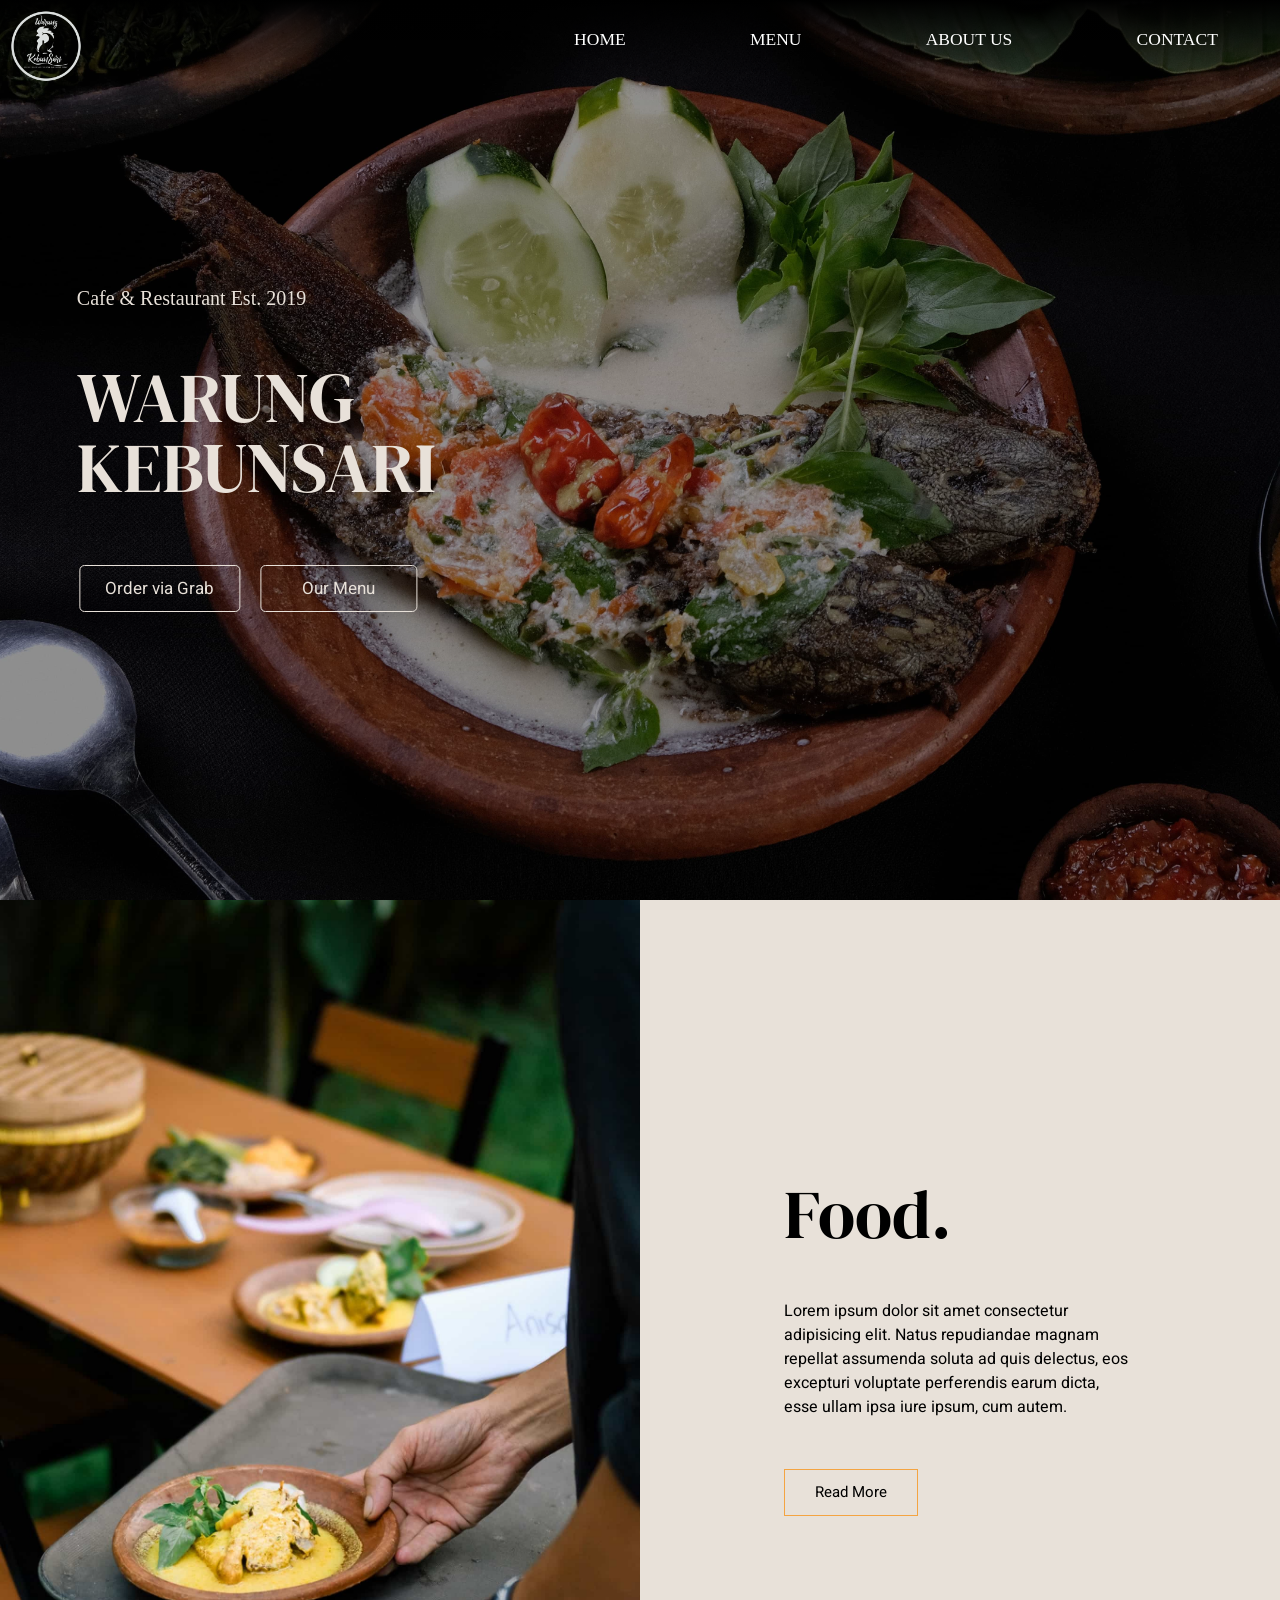
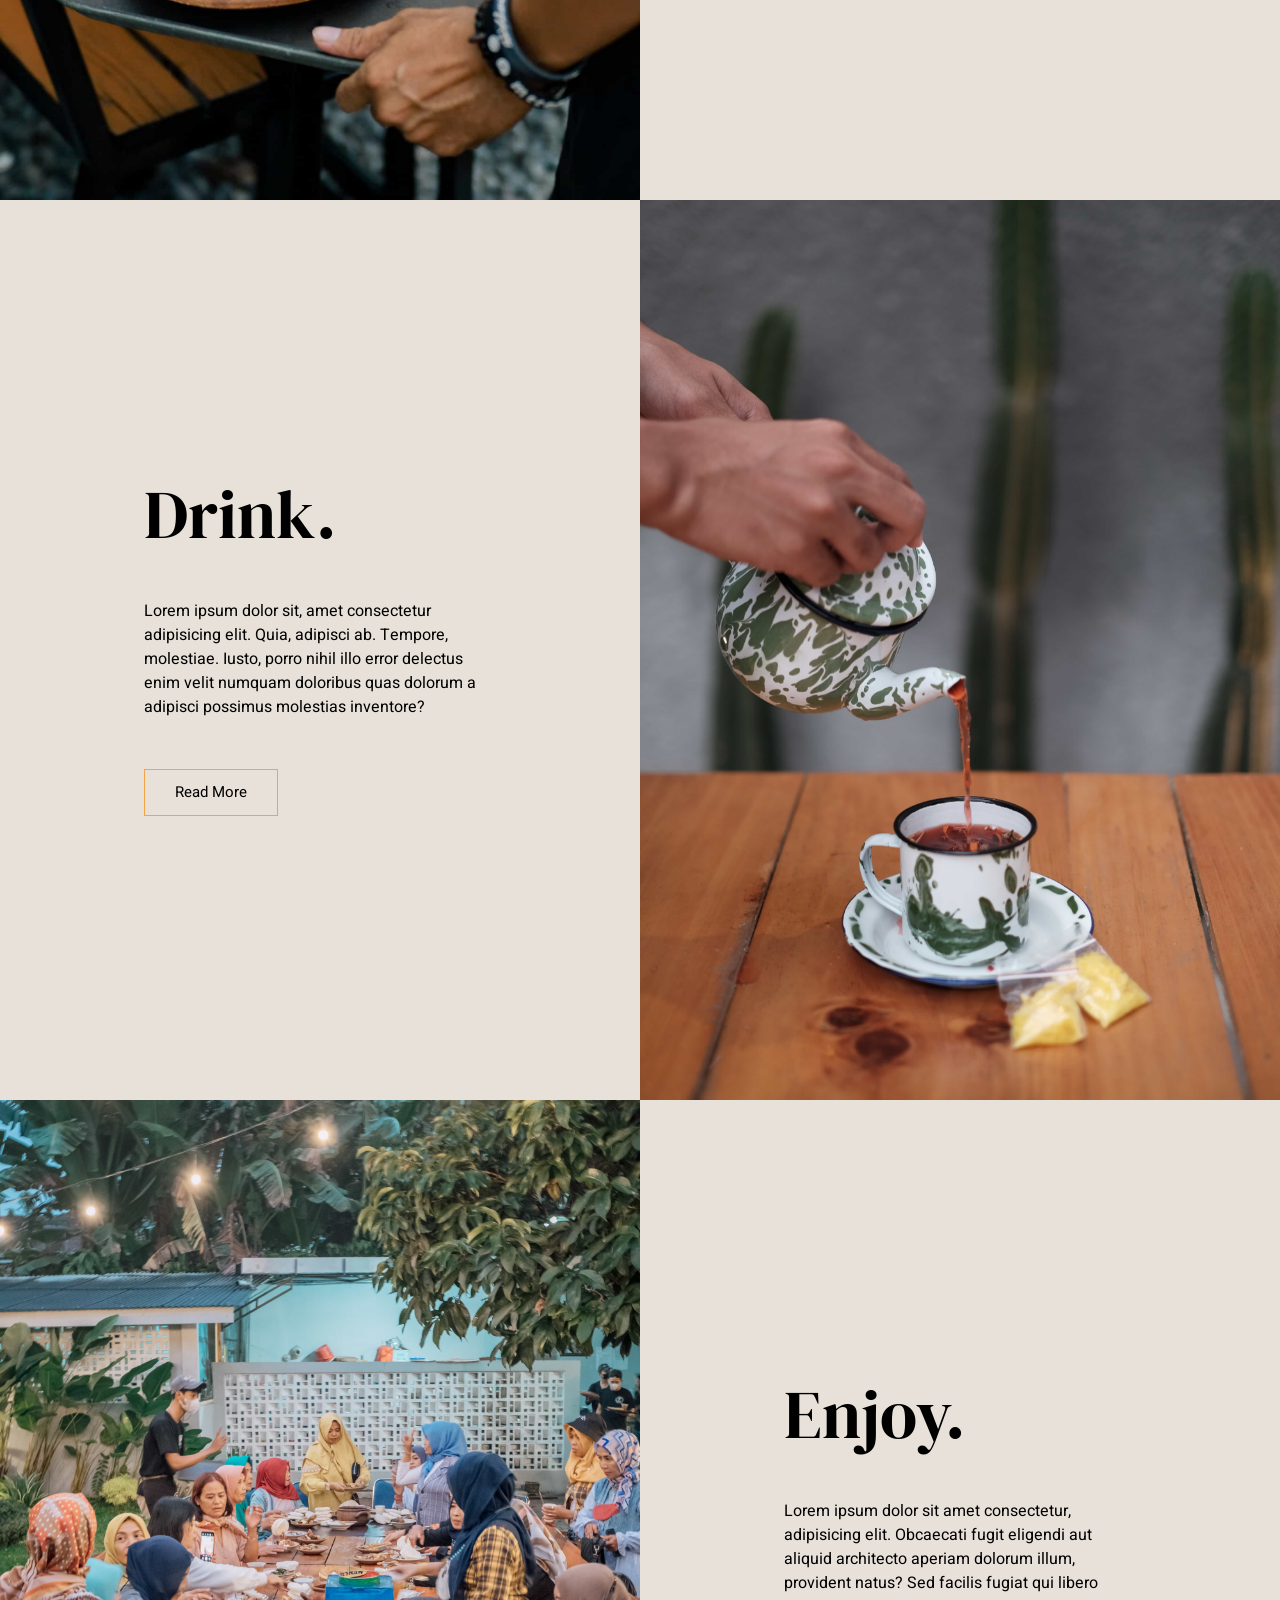
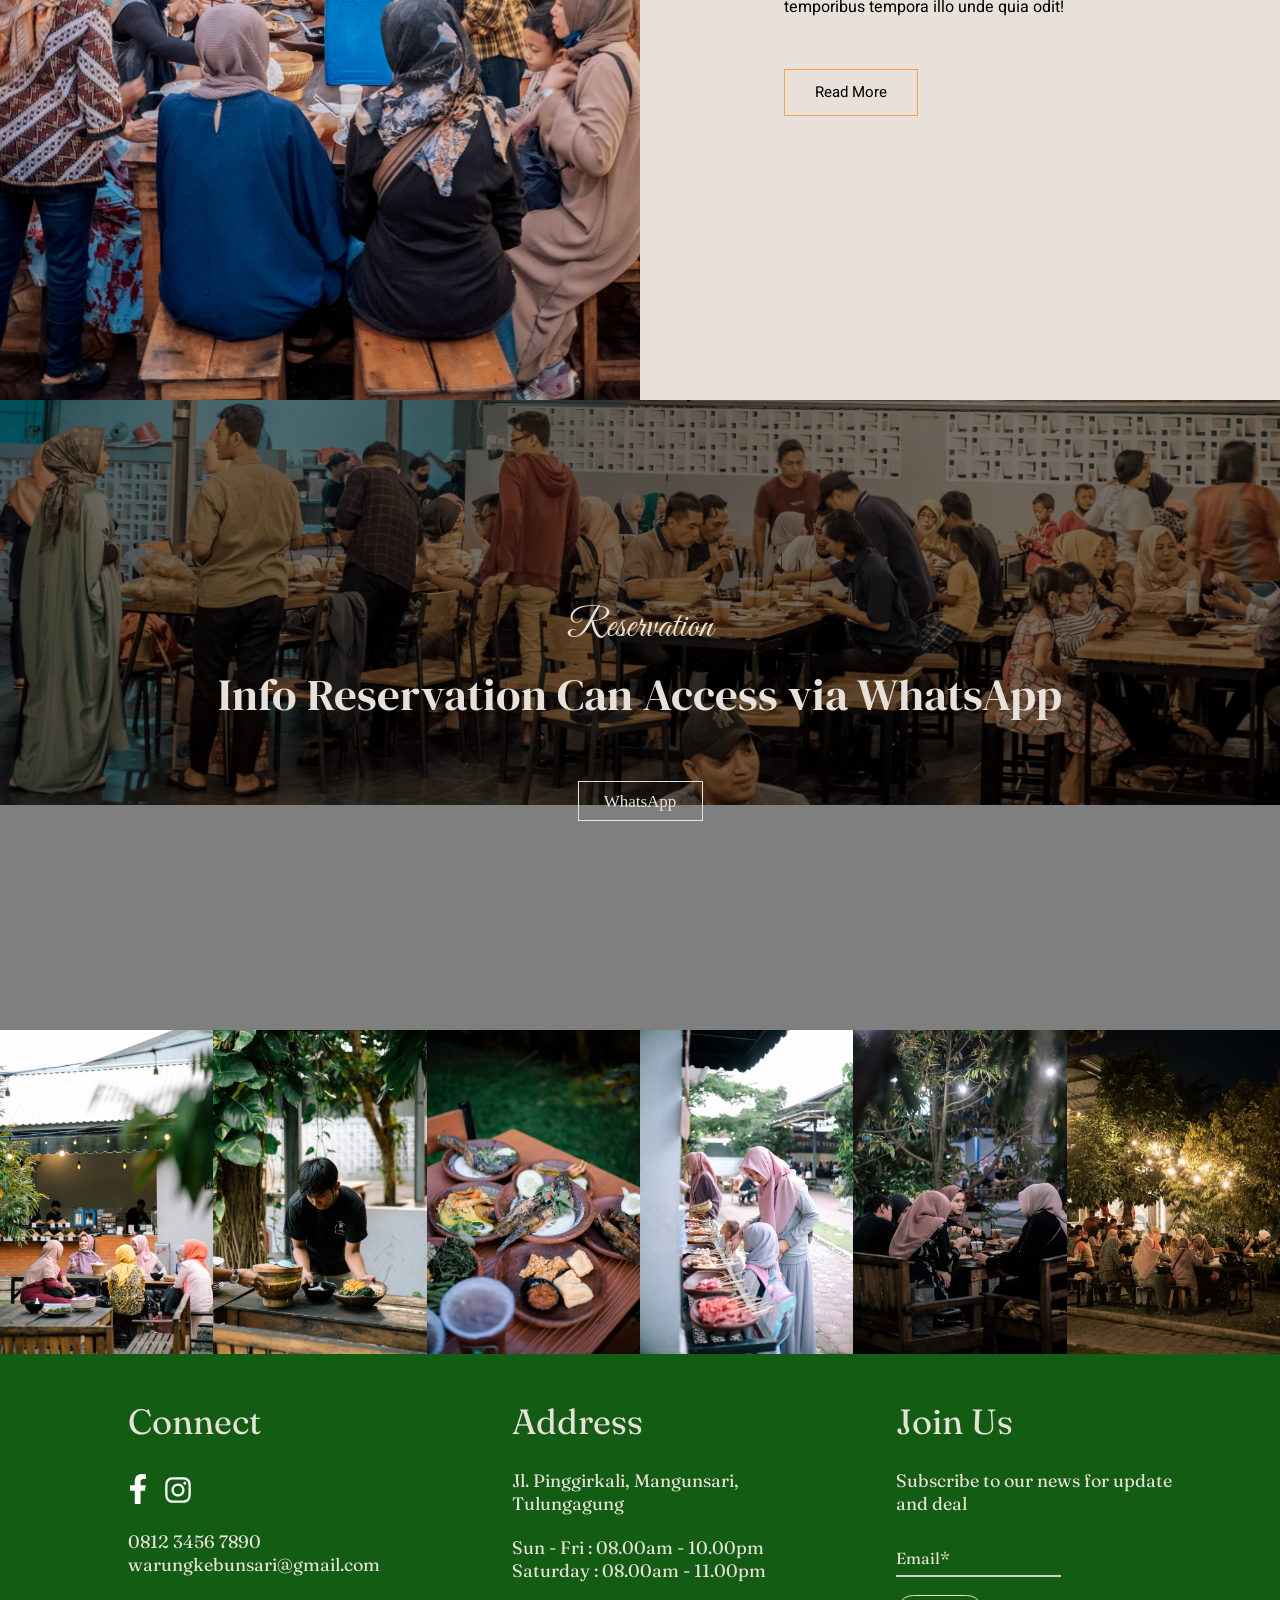
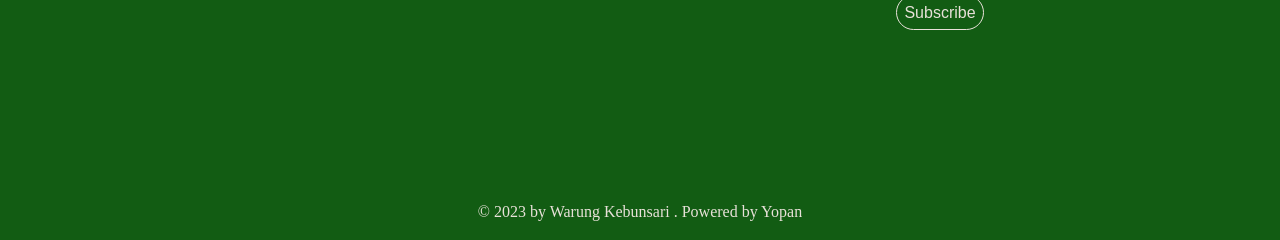
==== index.html @ 0ef92487 "update all file in this folder" ====
<!DOCTYPE html>
<html lang="en">
<head>
    <meta charset="UTF-8">
    <meta name="viewport" content="width=device-width, initial-scale=1.0">
    <link rel="stylesheet" href="index.css">
    <link rel="preconnect" href="https://fonts.googleapis.com">
    <link rel="preconnect" href="https://fonts.gstatic.com" crossorigin>
    <link href="https://fonts.googleapis.com/css2?family=DM+Serif+Display&family=Ephesis&family=Fraunces:opsz,wght@9..144,300&family=Great+Vibes&family=Heebo:wght@300&family=Maven+Pro&family=Playfair+Display+SC:wght@700&display=swap" rel="stylesheet">
    <title>Kebunsari</title>
</head>
<body>
    <!-- navbar -->
    <nav>
        <div class="logo"></div>
        <ul>
            <li><a href="index.html">HOME</a></li>
            <li><a href="menu/manu.html">MENU</a></li>
            <li><a href="aboutus/about.html">ABOUT US</a></li>
            <li><p>CONTACT</p>
                <div class="dropdown">
                    <div><a href="https://www.facebook.com/warungkebunsari.ta/?locale=id_ID">FACEBOOK</a></div>
                    <div><a href="https://www.instagram.com/warungkebunsari/?utm_source=ig_web_button_share_sheet&igshid=OGQ5ZDc2ODk2ZA==">INSTAGRAM</a></div>
                    <div><a href="">WHATSAPP</a></div>
                </div>
            </li>
        </ul>
        <!-- humberger -->
        <div class="menu-toggle">
            <span></span>
            <span></span>
            <span></span>
        </div>
    </nav>
    <!-- hero -->
    <header>
        <div class="bgtext">
                <h3>Cafe & Restaurant Est. 2019</h3>
                <h1>WARUNG<br>KEBUNSARI</h1>
                <a href="https://grab.onelink.me/2695613898?pid=inappsharing&c=6-CZNWAUXBAJ4ZE2&is_retargeting=true&af_dp=grab%3A%2F%2Fopen%3FscreenType%3DGRABFOOD%26sourceID%3DA4pcqCZkS4%26merchantIDs%3D6-CZNWAUXBAJ4ZE2&af_force_deeplink=true&af_web_dp=https%3A%2F%2Fwww.grab.com%2Fdownload" class="bt1">Order via Grab</a>
                <a href="menu/manu.html" class="bt2">Our Menu</a>
        </div>
        <div class="bgimg"></div>
    </header>
    <!-- article -->
    <article>
        <div class="img eat"></div>
        <div class="text eat">
            <div class="miniContainer">
             <h1>Food.</h1>
             <p>Lorem ipsum dolor sit amet consectetur adipisicing elit. Natus repudiandae magnam repellat assumenda soluta ad quis delectus, eos excepturi voluptate perferendis earum dicta, esse ullam ipsa iure ipsum, cum autem.</p>
             <a href="aboutus/about.html#food">Read More</a>
            </div>
        </div>
        <div class="text drink">
           <div class="miniContainer">
             <h1>Drink.</h1>
             <p>Lorem ipsum dolor sit, amet consectetur adipisicing elit. Quia, adipisci ab. Tempore, molestiae. Iusto, porro nihil illo error delectus enim velit numquam doloribus quas dolorum a adipisci possimus molestias inventore?</p>
             <a href="aboutus/about.html#drink">Read More</a>
           </div>
        </div>
        <div class="img drink"></div>
        <div class="img enjoy"></div>
        <div class="text enjoy">
            <div class="miniContainer">
             <h1>Enjoy.</h1>
             <p>Lorem ipsum dolor sit amet consectetur, adipisicing elit. Obcaecati fugit eligendi aut aliquid architecto aperiam dolorum illum, provident natus? Sed facilis fugiat qui libero temporibus tempora illo unde quia odit!</p>
             <a href="aboutus/about.html#enjoy">Read More</a>
            </div>
        </div>
    </article>
    <!-- reservation -->
    <div class="reservation">
        <div class="bg"></div>
        <div class="container-reservation">
            <h3>Reservation</h3>
            <h1>Info Reservation Can Access via WhatsApp</h1>
            <a href="">WhatsApp</a>
        </div>
    </div>
    <!-- gallery -->
    <div class="gallery">
        <div><img src="img/gallery1.jpg" alt=""></div>
        <div><img src="img/gallery2.jpg" alt=""></div>
        <div><img src="img/gallery3.jpg" alt=""></div>
        <div><img src="img/gallery4.jpg" alt=""></div>
        <div><img src="img/gallery5.jpg" alt=""></div>
        <div><img src="img/gallery6.jpg" alt=""></div>
    </div>
    <!-- footer -->
    <footer>
        <div class="connect">
            <h3>Connect</h3>
            <a href="https://www.facebook.com/warungkebunsari.ta/?locale=id_ID"><svg class="facebook" height="100%" style="fill-rule:evenodd;clip-rule:evenodd;stroke-linejoin:round;stroke-miterlimit:2;" version="1.1" viewBox="0 0 512 512" width="100%" xml:space="preserve" xmlns="http://www.w3.org/2000/svg" xmlns:serif="http://www.serif.com/" xmlns:xlink="http://www.w3.org/1999/xlink"><path d="M374.244,285.825l14.105,-91.961l-88.233,0l0,-59.677c0,-25.159 12.325,-49.682 51.845,-49.682l40.116,0l0,-78.291c0,0 -36.407,-6.214 -71.213,-6.214c-72.67,0 -120.165,44.042 -120.165,123.775l0,70.089l-80.777,0l0,91.961l80.777,0l0,222.31c16.197,2.541 32.798,3.865 49.709,3.865c16.911,0 33.511,-1.324 49.708,-3.865l0,-222.31l74.128,0Z" style="fill-rule:nonzero;"/></svg></a>
            <a href="https://www.instagram.com/warungkebunsari/?utm_source=ig_web_button_share_sheet&igshid=OGQ5ZDc2ODk2ZA=="><svg class="instagram" height="100%" style="fill-rule:evenodd;clip-rule:evenodd;stroke-linejoin:round;stroke-miterlimit:2;" version="1.1" viewBox="0 0 600 600" width="100%" xml:space="preserve" xmlns="http://www.w3.org/2000/svg" xmlns:serif="http://www.serif.com/" xmlns:xlink="http://www.w3.org/1999/xlink"><g transform="matrix(1.01619,0,0,1.01619,44,43.8384)"><path d="M251.921,0.159C183.503,0.159 174.924,0.449 148.054,1.675C121.24,2.899 102.927,7.157 86.902,13.385C70.336,19.823 56.287,28.437 42.282,42.442C28.277,56.447 19.663,70.496 13.225,87.062C6.997,103.086 2.739,121.399 1.515,148.213C0.289,175.083 0,183.662 0,252.08C0,320.497 0.289,329.076 1.515,355.946C2.739,382.76 6.997,401.073 13.225,417.097C19.663,433.663 28.277,447.712 42.282,461.718C56.287,475.723 70.336,484.337 86.902,490.775C102.927,497.002 121.24,501.261 148.054,502.484C174.924,503.71 183.503,504 251.921,504C320.338,504 328.917,503.71 355.787,502.484C382.601,501.261 400.914,497.002 416.938,490.775C433.504,484.337 447.553,475.723 461.559,461.718C475.564,447.712 484.178,433.663 490.616,417.097C496.843,401.073 501.102,382.76 502.325,355.946C503.551,329.076 503.841,320.497 503.841,252.08C503.841,183.662 503.551,175.083 502.325,148.213C501.102,121.399 496.843,103.086 490.616,87.062C484.178,70.496 475.564,56.447 461.559,42.442C447.553,28.437 433.504,19.823 416.938,13.385C400.914,7.157 382.601,2.899 355.787,1.675C328.917,0.449 320.338,0.159 251.921,0.159ZM251.921,45.551C319.186,45.551 327.154,45.807 353.718,47.019C378.28,48.14 391.619,52.244 400.496,55.693C412.255,60.263 420.647,65.723 429.462,74.538C438.278,83.353 443.737,91.746 448.307,103.504C451.757,112.381 455.861,125.72 456.981,150.282C458.193,176.846 458.45,184.814 458.45,252.08C458.45,319.345 458.193,327.313 456.981,353.877C455.861,378.439 451.757,391.778 448.307,400.655C443.737,412.414 438.278,420.806 429.462,429.621C420.647,438.437 412.255,443.896 400.496,448.466C391.619,451.916 378.28,456.02 353.718,457.14C327.158,458.352 319.191,458.609 251.921,458.609C184.65,458.609 176.684,458.352 150.123,457.14C125.561,456.02 112.222,451.916 103.345,448.466C91.586,443.896 83.194,438.437 74.378,429.621C65.563,420.806 60.103,412.414 55.534,400.655C52.084,391.778 47.98,378.439 46.859,353.877C45.647,327.313 45.391,319.345 45.391,252.08C45.391,184.814 45.647,176.846 46.859,150.282C47.98,125.72 52.084,112.381 55.534,103.504C60.103,91.746 65.563,83.353 74.378,74.538C83.194,65.723 91.586,60.263 103.345,55.693C112.222,52.244 125.561,48.14 150.123,47.019C176.687,45.807 184.655,45.551 251.921,45.551Z" style="fill-rule:nonzero;"/><path d="M251.921,336.053C205.543,336.053 167.947,298.457 167.947,252.08C167.947,205.702 205.543,168.106 251.921,168.106C298.298,168.106 335.894,205.702 335.894,252.08C335.894,298.457 298.298,336.053 251.921,336.053ZM251.921,122.715C180.474,122.715 122.556,180.633 122.556,252.08C122.556,323.526 180.474,381.444 251.921,381.444C323.367,381.444 381.285,323.526 381.285,252.08C381.285,180.633 323.367,122.715 251.921,122.715Z" style="fill:rgb(3,4,4);fill-rule:nonzero;"/><path d="M416.627,117.604C416.627,134.3 403.092,147.834 386.396,147.834C369.701,147.834 356.166,134.3 356.166,117.604C356.166,100.908 369.701,87.374 386.396,87.374C403.092,87.374 416.627,100.908 416.627,117.604Z" style="fill:rgb(3,4,4);fill-rule:nonzero;"/></g></svg></a>
            <p>0812 3456 7890</p>
            <p>warungkebunsari@gmail.com</p>
        </div>
        <div class="address">
            <h3>Address</h3>
            <p><a href="https://maps.app.goo.gl/V4VJpkMP3m3PQCcs8">Jl. Pinggirkali, Mangunsari,<br>Tulungagung</a></p>
            <p>Sun - Fri : 08.00am - 10.00pm <br> Saturday : 08.00am - 11.00pm</p>
        </div>
        <div class="form">
            <h3>Join Us</h3>
            <p>Subscribe to our news for update and deal</p>
            <form action="">
                <div class="input-field">
                    <input type="text" id="name" required  onclick="show_alert();"/>
                    <label for="name">Email*</label>
                  </div>
                  <input type="submit" value="Subscribe">
            </form>
        </div>
    </footer>
    <h4 class="copyright">© 2023 by Warung Kebunsari . Powered by <a href="https://www.instagram.com/yopan_8/?utm_source=ig_web_button_share_sheet&igshid=OGQ5ZDc2ODk2ZA==">Yopan</a></h4>


    <!-- first open page - can use display a promo when user open this page
    <div class="firstOpen">
        <div class="firstOpen-text"><h1>We Are Open<br>08.00am - 10.00pm</h1></div>
    </div> -->

     <!-- alert -->
     <div class="alert">
        <h1>Coming Soon :)</h1>
     </div>

    <script src="index.js"></script>

</body>
</html>
---- index.css ----
/* http://meyerweb.com/eric/tools/css/reset/ 
   v2.0 | 20110126
   License: none (public domain)
*/

html, body, div, span, applet, object, iframe,
h1, h2, h3, h4, h5, h6, p, blockquote, pre,
a, abbr, acronym, address, big, cite, code,
del, dfn, em, img, ins, kbd, q, s, samp,
small, strike, strong, sub, sup, tt, var,
b, u, i, center,
dl, dt, dd, ol, ul, li,
fieldset, form, label, legend,
table, caption, tbody, tfoot, thead, tr, th, td,
article, aside, canvas, details, embed, 
figure, figcaption, footer, header, hgroup, 
menu, nav, output, ruby, section, summary,
time, mark, audio, video {
	margin: 0;
	padding: 0;
	border: 0;
	font-size: 100%;
	font: inherit;
	vertical-align: baseline;
}
/* HTML5 display-role reset for older browsers */
article, aside, details, figcaption, figure, 
footer, header, hgroup, menu, nav, section {
	display: block;
}
body {
	line-height: 1;
}
ol, ul {
	list-style: none;
}
blockquote, q {
	quotes: none;
}
blockquote:before, blockquote:after,
q:before, q:after {
	content: '';
	content: none;
}
table {
	border-collapse: collapse;
	border-spacing: 0;
}

/* start here */
/* color{
	color: #125C13;
	color: #3E7C17;
	color: #F4A442;
	color: #E8E1D9;
	color: #FADCAC;
} */
/* font */
/* fontjudul = font-family: 'DM Serif Display', serif; */
/* fontparagrap = font-family: 'DM Serif Display', serif; */


/* css variable */
:root{
	--color1: #125C13;
	--color2: #F4A442;
	--color3: #E8E1D9;
}

html{
	width: 100vw;
	overflow-x: hidden;
}
body{
	overflow-x: hidden;
}

/* navbar */
nav{
	z-index: 999999;
	position: absolute;
	background: linear-gradient(180deg, rgba(0,0,0,1) 0%, rgba(255,255,255,0) 100%);
	width: 100%;
	height: 80px;
	display: flex;
	flex-direction: row;
	justify-content: space-between;
}
nav .logo{
	height: 72px;
    width: 72px;
    background-image: url("img/logo.png");
	background-size: cover;
	background-position: center;
	background-repeat: no-repeat;
	/* align-self: center; */
	margin: 10px 0 0 10px;
	-webkit-filter: invert(100%);
	filter: invert(100%);
}
nav ul{
	width: 60%;
	display: flex;
	flex-direction: row;
	align-items: center;
	justify-content: space-around;
	font-size: 17.5px;
	z-index: 999;
}
nav ul li a , nav ul li p{
	text-decoration: none;
	color: rgb(255, 255, 255);
	cursor: pointer;
}
nav ul li a:hover , nav ul li p:hover{
	color: var(--color3);
	text-shadow: 2px 2px 5px #000000;
}
/* dropdown-contack */
nav ul li .dropdown{
	position: absolute;
	height: 120px;
	display: flex;
	flex-direction: column;
	justify-content: space-between;
	z-index: 999999;
	transform: translateY(-100vh);
	transition: all .4s;
	opacity: 0;
}
nav ul li div.dropdown.show{
	transform: translateY(0);
	opacity: 1;
}
nav ul li div.dropdown div a {
	position: absolute;
	font-size: 15px;
	background: transparent;
	padding: 10px 15px;
	transform: translate(-15px , 22px);
	color: rgb(255, 255, 255);
	transition: .5s ease;
}
nav ul li div.dropdown div a::before {
	content: '';
	position: absolute;
	left: 0;
	bottom: 0;
	height: 2px;
	width: 0;
	background-color: var(--color1);
	transition: .5s ease;
}
nav ul li div.dropdown div a:hover {
	transition-delay: .5s;
}
nav ul li div.dropdown div a:hover::before {
	width: 100%;
}
nav ul li div.dropdown div a::after {
	content: '';
	position: absolute;
	left: 0;
	bottom: 0;
	height: 0;
	width: 100%;
	background-color: var(--color1);
	transition: .4s ease;
	z-index: -1;
}
nav ul li div.dropdown div a:hover::after {
	height: 100%;
	transition-delay: 0.4s;
}
/* humberger */
.menu-toggle{
	align-self: center;
	height: 20px;
	display: none;
	flex-direction: column;
	justify-content: space-between;
	transform: translateX(-10px);
	z-index: 99999999999999;
}
.menu-toggle span{
	display: block;
	width: 28px;
	height: 3px;
	background-color: var(--color3);
	transition: all 0.5s;
}
/* animation */
.menu-toggle.slide{
	/* position: fixed; */
	right: 0px;
}
.menu-toggle span.slide:first-child{
	transform-origin: 0 0;
	transform: rotate(45deg) translate(-1px , -2px);
}
.menu-toggle span.slide:nth-child(2){
	transform: scale(0);
}
.menu-toggle span.slide:last-child{
	transform-origin: 0 0;
	transform: rotate(-45deg) translate(-2px , -1px);
}
/* hero */
header{
	width: 100%;
	height: 100vh;
	color: var(--color3);
	overflow: hidden;
}
header .bgtext{
	width: 100%;
	height: 100vh;
	background-color: rgba(0, 0, 0, 0.4);
	z-index: 99;
	position: absolute;
	overflow: hidden;
}
header .bgtext h3{
	font-size: 20px;
	transform: translate(6vw,32vh);
}
header .bgtext h1{
	font-size: 70px;
	transform: translate(6vw,38vh);
	font-family: 'DM Serif Display', serif;
}
.bgtext a {
	padding: 0.8em 1.7em;
	background-color: transparent;
	border-radius: .3em;
	position: absolute;
	overflow: hidden;
	font-size: 17px;
	border: 1.4px solid var(--color3);
	font-family: 'Heebo', sans-serif;
	color: var(--color3);
	text-decoration: none;
	transition: all 1.2s;
}
header .bgtext a.bt1{
	transform: translate(6.2vw,45vh);
	padding: 14px 25px;
}
header .bgtext a.bt2{
	transform: translate(calc(8vw + 158px),45vh);
	padding: 14px 41px;
}
.bgtext a::before, .bgtext a::after {
	content: '';
	display: block;
	width: 10px;
	height: 10px;
	transform: translate(-50%, -50%);
	position: absolute;
	border-radius: 50%;
	z-index: -1;
	background-color: var(--color1);
	transition: 1s ease-in-out;
}
.bgtext a::before {
	top: -1em;
	left: -1em;
}
.bgtext a::after {
	left: calc(100% + 1em);
	top: calc(100% + 1em);
}
.bgtext a:hover::before, .bgtext a:hover::after {
	height: 410px;
	width: 410px;
}
.bgtext a:hover{
	border: 1.4px solid var(--color1);
}
.bgtext a:active {
	filter: brightness(.8);
}
header .bgimg{
	width: 100%;
	height: 100vh;
	background-image: url("img/home-header-bg.jpg");
	background-size: cover;
	background-position: center;
	background-repeat: no-repeat;
	position: absolute;
	z-index: -9;
}
/* about */
article{
	position: relative;
	display: flex;
	flex-direction: row;
	flex-wrap: wrap;
	z-index: 99;
	width: 100%;
}
article .img{
	width: 50%;
	height: 100vh;
	background-size: cover;
	background-position: center bottom;
	background-repeat: no-repeat;
}
article .text{
	width: 50%;
	height: 100vh;
	background-color:  var(--color3);
	display: flex;
	justify-content: center;
}
article .text .miniContainer{
	width: 55%;
	margin: auto;
}
article .text a {
	padding: 15px 30px;
	margin-top: 50px;
	display: inline-block;
	font-size: 15px;
	font-family: 'Heebo', sans-serif;
	text-decoration: none;
	color: inherit;
	transition: all .5s;
	position: relative;
	overflow: hidden;
	border: 1.5px solid var(--color2);
}
article .text a:hover {
	color: #ffffff;
	transform: scale(1.02);
	border: 1.5px solid var(--color1);
	box-shadow: rgb(38, 57, 77) 0px 20px 30px -10px;
}
article .text a::before {
	content: "";
	position: absolute;
	left: -50px;
	top: 0;
	width: 0;
	height: 100%;
	background-color: var(--color1);
	transform: skewX(45deg);
	z-index: -1;
	transition: width .8s;
}
article .text a:hover::before {
	width: 250%;
}
article .text h1{
	font-size: 68px;
	font-family: 'DM Serif Display', serif;
	margin-bottom: 50px;
}
article .text p{
	font-size: 16px;
	line-height: 1.5;
	/* font-family: 'Maven Pro', sans-serif; */
	font-family: 'Heebo', sans-serif;
}
article .img.eat{
	background-image: url('img/home-food.jpg');
}
article .img.drink{
	background-image: url("img/home-drink.jpg");
	transform: rotateY(180deg);
}
article .img.enjoy{
	background-image: url("img/home-enjoy.jpg");
}
/* about */
.reservation{
	width: 100%;
	height: 70vh;
	position: relative;
	display: flex;
}
.reservation .container-reservation{
	position: absolute;
	width: 100%;
	height: 70vh;
	display: flex;
	flex-direction: column;
	justify-content: center;
	align-items: center;
	flex-wrap: wrap;
	text-align: center;
	color: var(--color3);
	background-color: rgba(0, 0, 0, 0.5);
}
.reservation .container-reservation h3{
	font-size: 38px;
	font-family: 'Great Vibes', cursive;
}
.reservation .container-reservation h1{
	font-size: 45px;
	margin-top: 2%;
	font-family: 'DM Serif Display', serif;
}
.reservation .container-reservation a{
	margin-top: 5%;
	text-decoration: none;
	color: var(--color3);
	display: inline-block;
	width: 125px;
	height: 40px;
	text-align: center;
	line-height: 40px;
	border: 1.7px solid var(--color3);
	box-sizing: border-box;
	font-size: 17px;
	background-image: linear-gradient(var(--color1), var(--color1));
	background-position: 50% 50%;
	background-repeat: no-repeat;
	background-size: 0% 100%;
	transition: background-size .5s, color .5s, border 1s;
}
.reservation .container-reservation a:hover{
	border: 1.7px solid var(--color1);
	background-size: 100% 100%;
}
.reservation .bg{
	position: relative;
	top: 0px;
	width: 100%;
	height: 95vh;
	background-image: url('img/home-reservation.jpg');
	background-size: cover;
	background-position: center;
	background-repeat: no-repeat;
	transform: translateY(-50vh);
	z-index: -5;
}
/* gallery */
.gallery{
	width: 100%;
	display: flex;
	flex-wrap: wrap;
	justify-content: space-evenly;
	background-color: var(--color1);
	overflow: hidden;
}
.gallery div{
	width: 16.666666%;
	overflow: hidden;
}
.gallery div img{
	width: 100%;
	transition: 0.3s all ease-in-out;
	transform: scale(1.02);
}
.gallery div img:hover{
	transform: scale(1.1);
}
/* footer */
footer{
	width: 100%;
	min-height: 50vh;
	background-color: var(--color1);
	display: flex;
	flex-wrap: wrap;
	flex-direction: row;
	justify-content: end;
	color: var(--color3);
	font-family: 'Fraunces', serif;
	overflow: hidden;
}
footer .connect , footer .address , footer .form{
	width: 30vw;
	display: flex;
	flex-direction: column;
	align-items: start;
}
footer div h3{
	font-size: 35px;
	transform: translateY(50px);
}
footer .connect svg{
	width: 30px;
	height: 30px;
	-webkit-filter: invert(100%);
	filter: invert(100%);
	transform: translate(-5px,85px);
	transition: .4s all;
}
footer .connect svg.instagram{
	transform: translate(35px,54px);
}
footer .connect svg:hover{
	-webkit-filter: invert(0);
	filter: invert(0);
}
footer .connect p{
	transform: translateY(80px);
	margin-bottom: 5px;
	font-size: 18px;
}
footer .address p{
	transform: translateY(80px);
	margin-bottom: 20px;
	line-height: 1.3;
	font-size: 18px;
}
footer .address p a{
	color: inherit;
	text-decoration: none;
}
footer .address a:hover{
	text-decoration: underline;
}
footer .form p{
	transform: translateY(80px);
	width: 75%;
	font-size: 18px;
	line-height: 1.3;
}
footer .form form{
	transform: translateY(100px);
}
footer .input-field {
  position: relative;
  width: 220px;
  height: 44px;
  line-height: 44px;
}
footer label {
  position: absolute;
  top: 0;
  left: 0;
  width: 100%;
  color: var(--color3);
  transition: 0.3s all;
  cursor: text;
}
footer input {
  width: 75%;
  border: 0;
  outline: 0;
  padding: 0.5rem 0;
  border-bottom: 2px solid #d3d3d3;
  box-shadow: none;
  color: var(--color3);
  background-color: rgba(255, 255, 255, 0);
  transition: 0.3s all;
}
footer input:invalid {
  outline: 0;
}
footer input:focus,
footer input:valid {
  border-color: var(--color2);
  width: 100%;
}
footer input:focus~label,
footer input:valid~label {
  font-size: 14px;
  top: -24px;
  color: var(--color2);
}
footer input[type=submit]{
	position: relative;
	color: var(--color3);
	background-color: rgba(255, 255, 255, 0);
	width: 40%;
	height: 35px;
	border-radius: 35px;
	border: 1px solid var(--color3);
	transition: all 0.4s;
	font-size: 16px;
	margin-top: 15px;
}
footer input[type=submit]:hover{
	color: black;
	border: 1px solid var(--color2);
	background-color: var(--color2);
	transition: all 0.5s;
}
h4.copyright{
	width: 100%;
	padding-bottom: 20px;
	text-align: center;
	background-color: var(--color1);
	color: var(--color3);
}
h4.copyright a{
	color: inherit;
	text-decoration: none;
}

/* first open page - can use display a promo when user open this page
.firstOpen{
	position: fixed;
	width: 90%;
	height: 90vh;
	top: 5vh;
	left: 5%;
	z-index: 9999999999999999999999999;
	background-image: url('img/first-open-page.jpg');
	background-repeat: no-repeat;
	background-size: cover;
	background-position: center;
}
.firstOpen .firstOpen-text{
	width: 100%;
	height: 100%;
	background-color: rgba(0, 0, 0, 0.5);
	display: flex;
	justify-content: center;
	align-items: center;
}
.firstOpen .firstOpen-text h1{
	font-size: 60px;
	font-family: 'Fraunces', serif;
	line-height: 1.5;
	text-align: center;
	color: #ffffff;
}
.firstOpen.delete{
	display: none;
} */


/* breakpoint */
@media (max-width: 861px){
	.gallery div{
		width: 33.333%;
	}
	footer{
		justify-content: space-evenly;
	}
}
@media (max-width: 767.98px){
	/* navbar */
	nav ul{
		width: 70%;
	}
	/* footer */
	footer{
		flex-wrap: wrap;
		flex-direction: column;
		align-items: end;
	}
	footer .connect , footer .address , footer .form{
		width: 90vw;
		min-height: 30vh;
	}
	footer div h3{
		font-size: 35px;
		transform: translateY(20px);
		width: 100%;
	}
	footer .connect svg{
		width: 30px;
		height: 30px;
		transform: translate(-3px,45px);
	}
	footer .connect svg.instagram{
		transform: translate(45px,14px);
	}
	footer .connect p{
		transform: translateY(30px);
		margin-bottom: 8px;
	}
	footer .connect p a{
		font-size: 16px;
	}
	footer .address p{
		transform: translateY(50px);
		font-size: 16px;
	}
	footer .form p{
		transform: translateY(50px);
		font-size: 16px;
	}
	footer .form form{
		transform: translateY(60px);
	}
}
@media (max-width: 575.98px){
	html{
		width: 100vw;
		overflow-x: hidden;
	}
	/* navbar */
	nav ul{
		position: absolute;
		top: 0;
		right: 0;
		width: 100%;
		height: 100vh;
		background-color: var(--color1);
		flex-direction: column;
		justify-content: space-evenly;
		z-index: -99;
		transform: translateY(-100%);
		transition: all .6s;
		opacity: .1;
		box-shadow: rgb(38, 57, 77) 0px 20px 30px -10px;
	}
	nav ul.slide{
		transform: translateY(0%);
		opacity: 1;
	}
	.menu-toggle{
		display: flex;
	}
	/* dropdown-contack */
	nav ul li .dropdown{
		position: absolute;
		top: 0;
		left: 0;
		width: 99%;
		height: 100vh;
		transform: translateY(-100%);
		justify-content: space-evenly;
		text-align: center;
		background-color: var(--color1);
	}
	nav ul li div.dropdown div a {
		position: relative;
	}
	nav ul li div.dropdown div a::before{
		background-color: var(--color2);
	}
	/* header */
	header .bgtext h3{
		font-size: 16px;
		transform: translate(45px,180px);
	}
	header .bgtext h1{
		font-size: 55px;
		transform: translate(45px,220px);
	}
	header .bgtext a{
		font-size: 14px;
	}
	header .bgtext a.bt1{
		transform: translate(45px,265px);
		padding: 12px 20px;
	}
	header .bgtext a.bt2{
		transform: translate(200px,265px);
		padding: 12px 33px;
	}
	/* article */
	article .img{
		width: 100%;
	}
	article .text{
		width: 100%;
	}
	article .img.drink{
		transform: translateY(-100vh);
	}
	article .text.drink{
		transform: translateY(100vh);
	}
	/* reservation */
	.reservation .container-reservation h3{
		font-size: 32px;
	}
	.reservation .container-reservation h1{
		font-size: 38px;
		margin-top: 5%;
		width: 80%;
	}
	.reservation .container-reservation a{
		margin-top: 11%;
		width: 115px;
		height: 35px;
		line-height: 35px;
		font-size: 16px;
	}
	.reservation .bg{
		transform: translateY(-70vh);
	}
	/* gallery */
	.gallery div{
		width: 50%;
	}
	
	/* first open page - can use display a promo when user open this page
	.firstOpen{
		background-image: url('img/first-open-page-mobile.jpg');
	}
	.firstOpen .firstOpen-text h1{
		font-size: 45px;
	} */
}


/* alert */
.alert{
	position: fixed;
	display: none;
}
.alert.click{
	transform: scale(1);
	position: fixed;
	top: 5vh;
	left: 5%;
	width: 90%;
	height: 90vh;
	background-color: rgba(0, 0, 0, .99);
	color: var(--color3);
	font-size: 90px;
	text-align: center;
	display: flex;
	justify-content: center;
	align-items: center;
	z-index: 999999999;
}
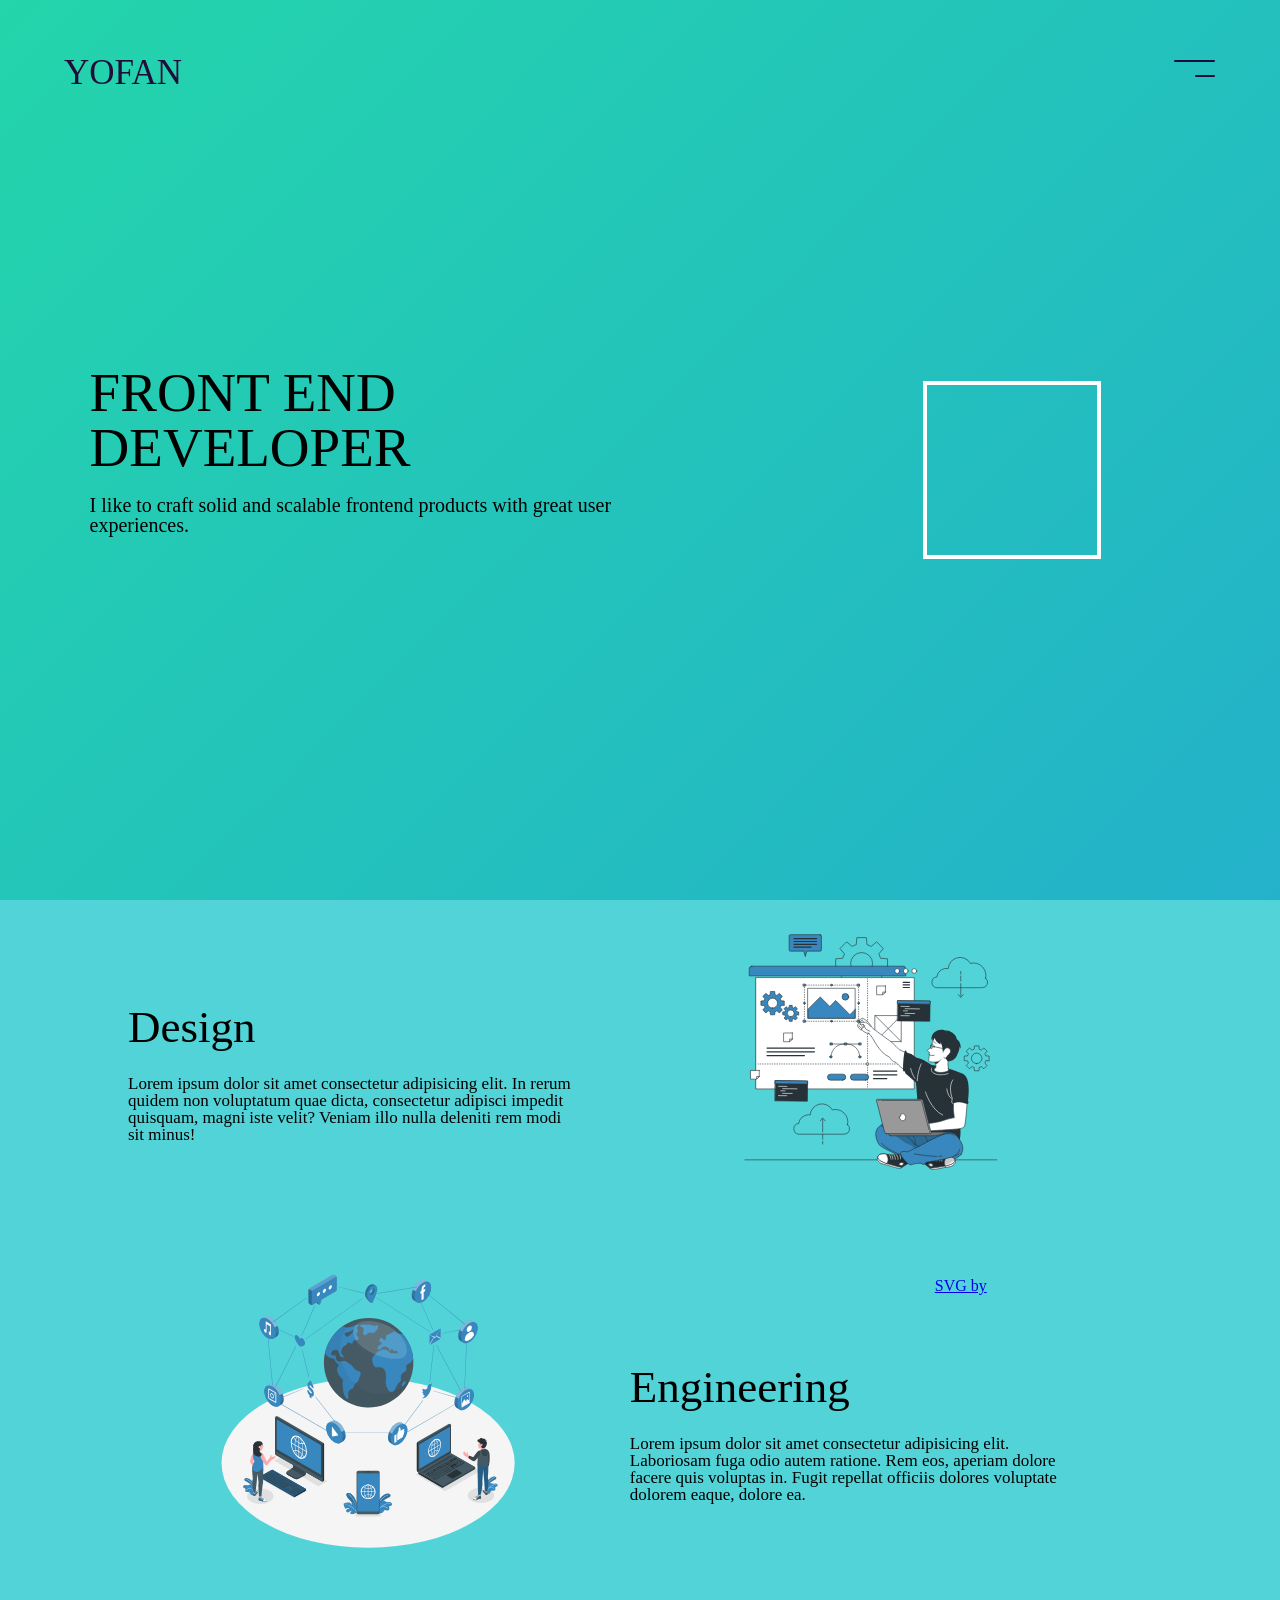
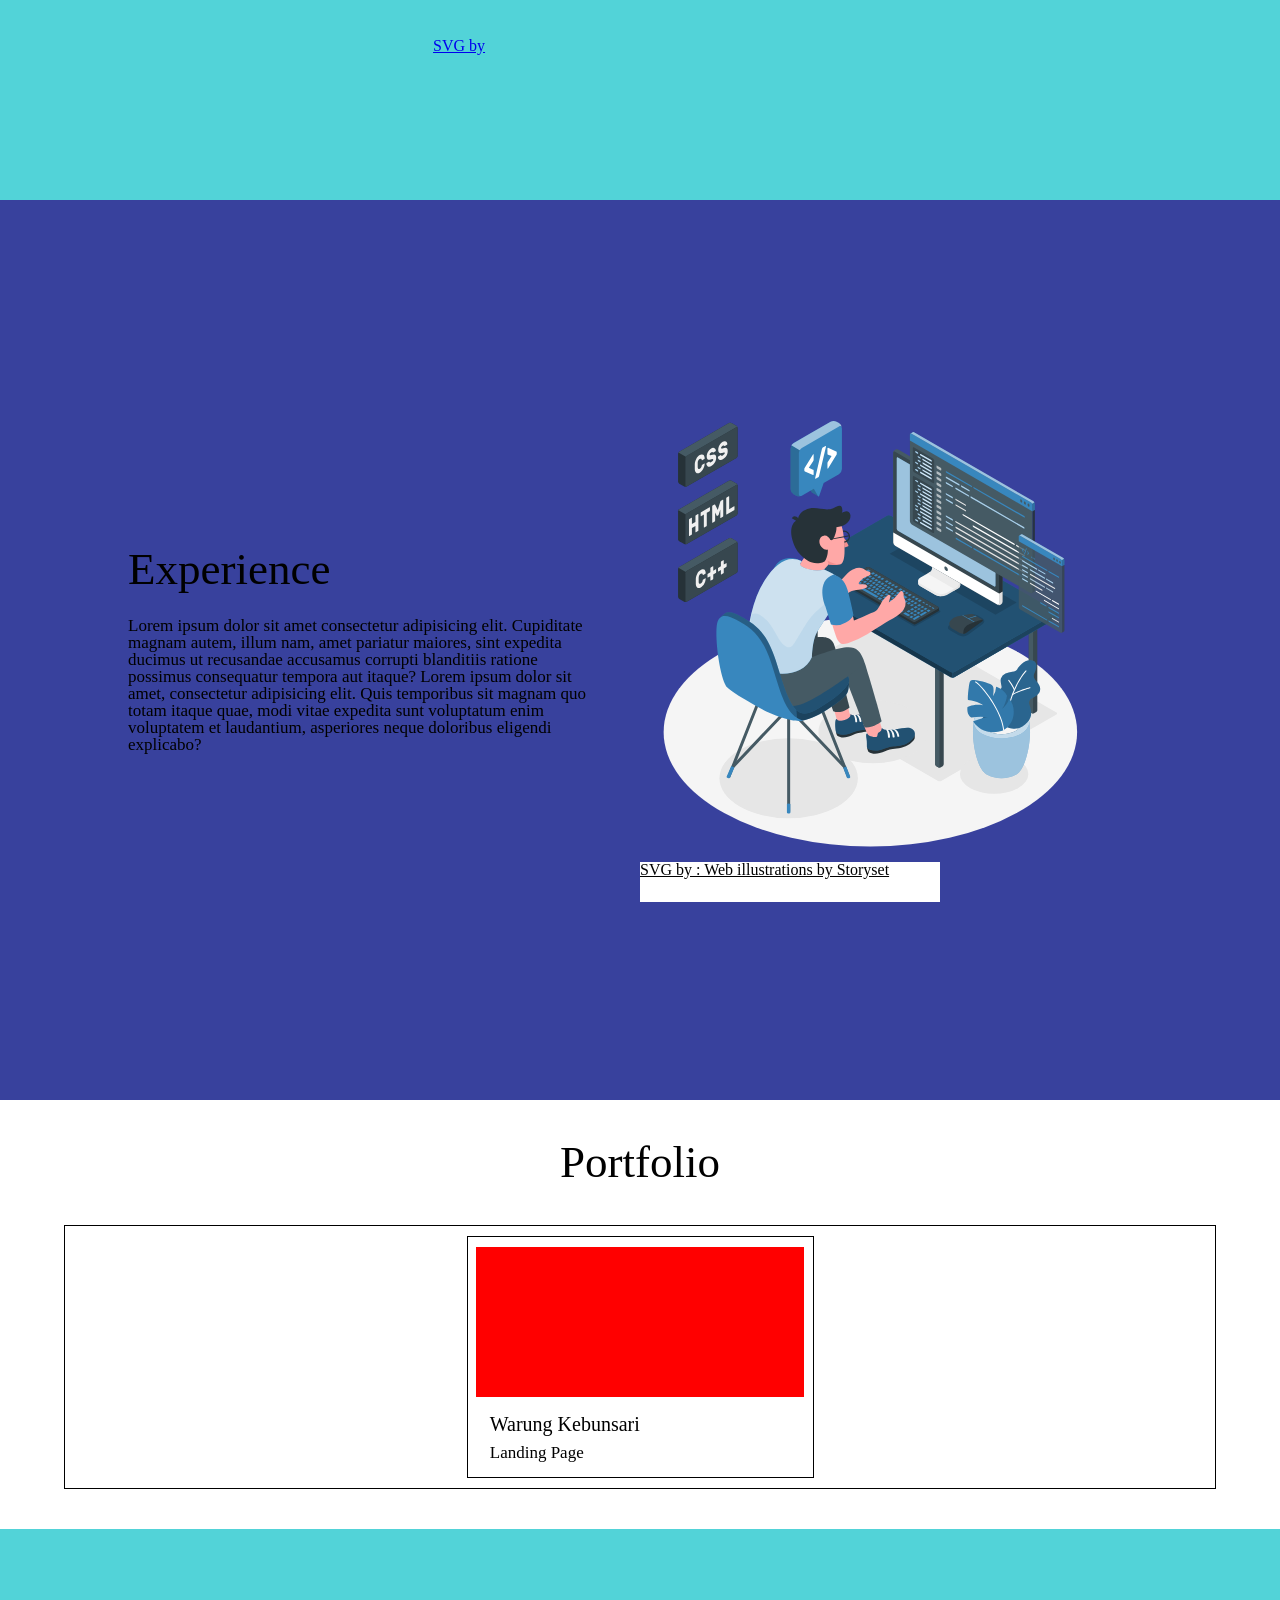
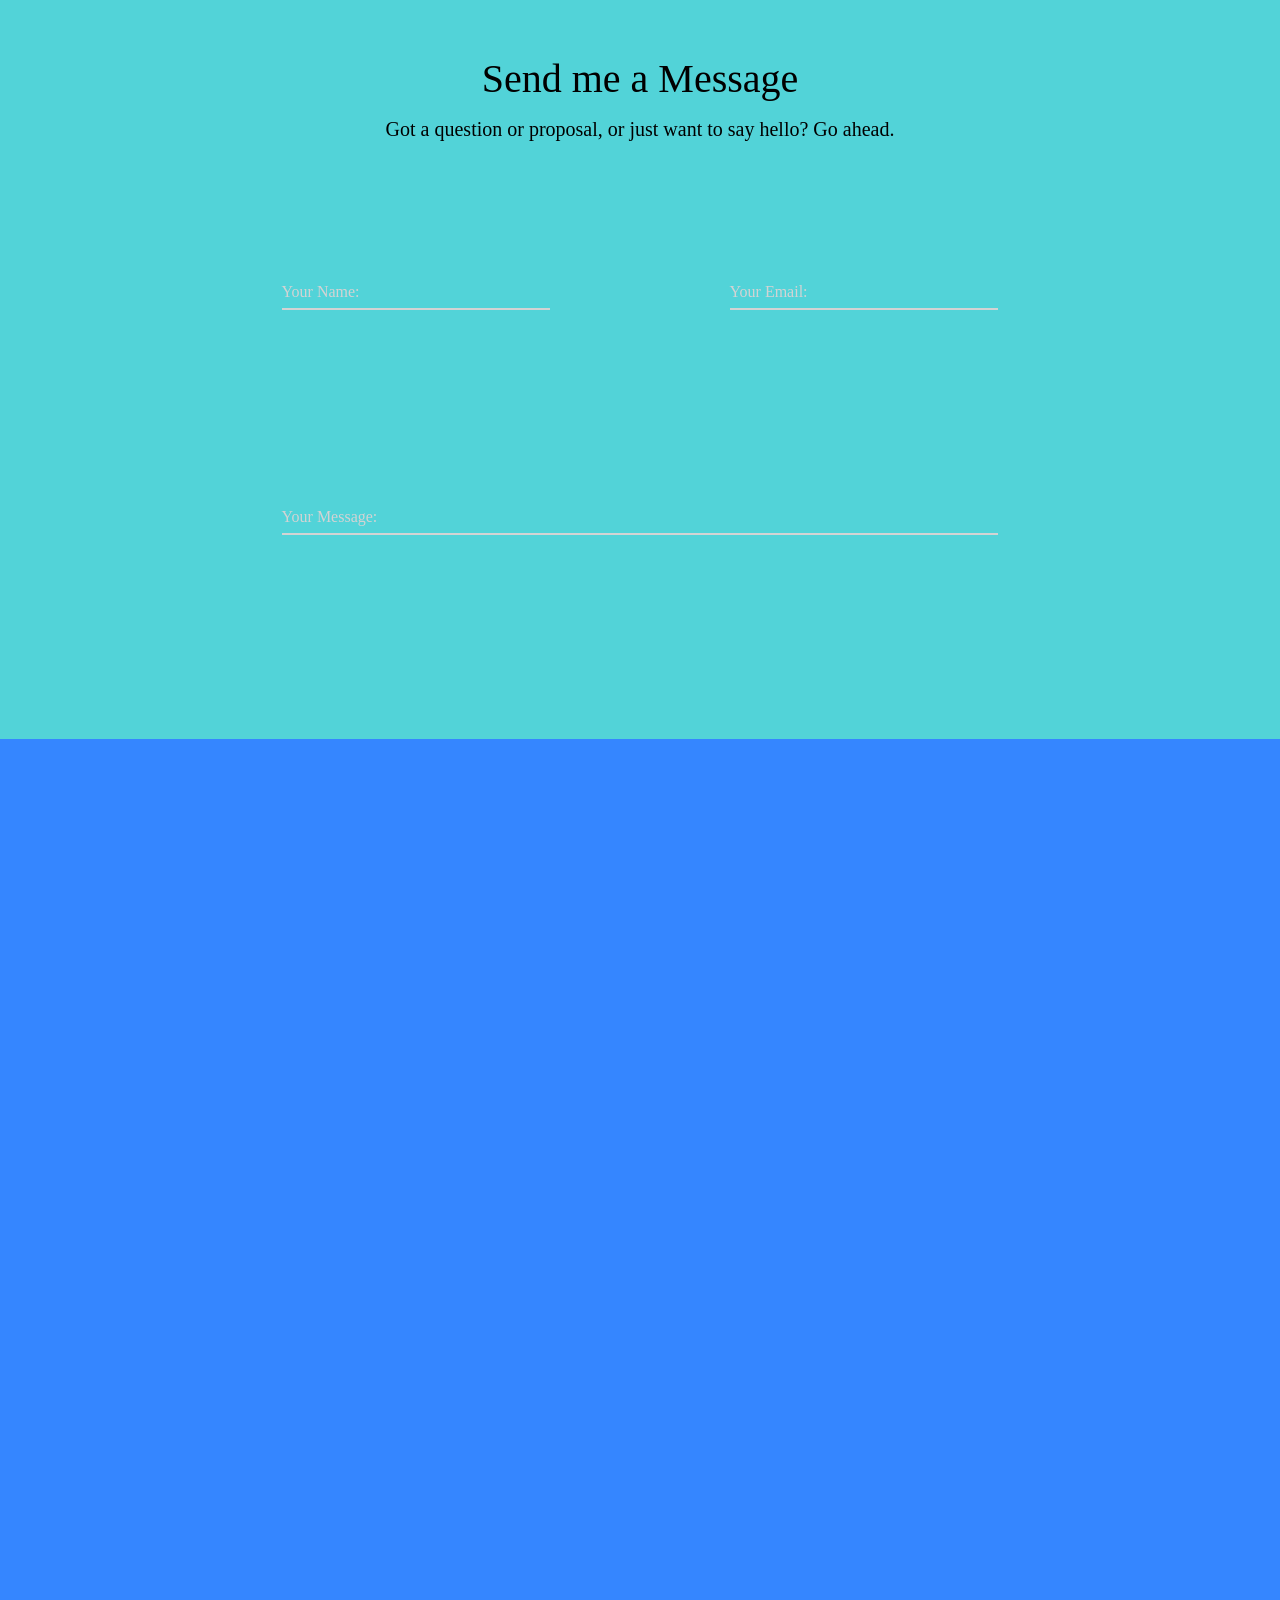
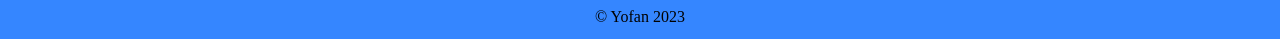
==== commit 3c5dd900: "combine file" ====
--- a/index.html
+++ b/index.html
@@ -4,129 +4,124 @@
     <meta charset="UTF-8">
     <meta name="viewport" content="width=device-width, initial-scale=1.0">
     <link rel="stylesheet" href="index.css">
-    <link rel="preconnect" href="https://fonts.googleapis.com">
-    <link rel="preconnect" href="https://fonts.gstatic.com" crossorigin>
-    <link href="https://fonts.googleapis.com/css2?family=DM+Serif+Display&family=Ephesis&family=Fraunces:opsz,wght@9..144,300&family=Great+Vibes&family=Heebo:wght@300&family=Maven+Pro&family=Playfair+Display+SC:wght@700&display=swap" rel="stylesheet">
-    <title>Kebunsari</title>
+    <title>Document</title>
 </head>
 <body>
     <!-- navbar -->
     <nav>
-        <div class="logo"></div>
-        <ul>
-            <li><a href="index.html">HOME</a></li>
-            <li><a href="menu/manu.html">MENU</a></li>
-            <li><a href="aboutus/about.html">ABOUT US</a></li>
-            <li><p>CONTACT</p>
-                <div class="dropdown">
-                    <div><a href="https://www.facebook.com/warungkebunsari.ta/?locale=id_ID">FACEBOOK</a></div>
-                    <div><a href="https://www.instagram.com/warungkebunsari/?utm_source=ig_web_button_share_sheet&igshid=OGQ5ZDc2ODk2ZA==">INSTAGRAM</a></div>
-                    <div><a href="">WHATSAPP</a></div>
-                </div>
-            </li>
-        </ul>
-        <!-- humberger -->
-        <div class="menu-toggle">
-            <span></span>
-            <span></span>
-            <span></span>
+        <h1><a href="">YOFAN</a></h1>
+        <div class="btn">
+            <div class="menu-icon">
+                <span></span>
+                <span></span>
+            </div>
+            <div class="container">
+                <ul class="aboutMe">
+                    <li><a href="">My Resume</a><img src="assets/arrow-right-svgrepo-com.svg" alt=""></li>
+                    <li><a href="">My Portfolio</a><img src="assets/arrow-right-svgrepo-com.svg" alt=""></li>
+                </ul>
+                <ul class="contact">
+                    <li><p>CONTACT</p></li>
+                    <li><a href="">Instagram</a><img src="assets/arrow-right-svgrepo-com.svg" alt=""></li>
+                    <li><a href="">Twitter</a><img src="assets/arrow-right-svgrepo-com.svg" alt=""></li>
+                    <li><p>yofan8@gmail.com</p></li>
+                </ul>
+            </div>
         </div>
     </nav>
-    <!-- hero -->
-    <header>
-        <div class="bgtext">
-                <h3>Cafe & Restaurant Est. 2019</h3>
-                <h1>WARUNG<br>KEBUNSARI</h1>
-                <a href="https://grab.onelink.me/2695613898?pid=inappsharing&c=6-CZNWAUXBAJ4ZE2&is_retargeting=true&af_dp=grab%3A%2F%2Fopen%3FscreenType%3DGRABFOOD%26sourceID%3DA4pcqCZkS4%26merchantIDs%3D6-CZNWAUXBAJ4ZE2&af_force_deeplink=true&af_web_dp=https%3A%2F%2Fwww.grab.com%2Fdownload" class="bt1">Order via Grab</a>
-                <a href="menu/manu.html" class="bt2">Our Menu</a>
+    <!-- header -->
+    <header id="home">
+        <div class="container-text">
+            <h1>FRONT END <br> DEVELOPER</h1>
+            <h4>I like to craft solid and scalable frontend products with great user experiences.</h4>
         </div>
-        <div class="bgimg"></div>
+        <div class="container-pict">
+            <div class="box-shadow"><div class="img"></div></div>
+        </div>
     </header>
-    <!-- article -->
-    <article>
-        <div class="img eat"></div>
-        <div class="text eat">
-            <div class="miniContainer">
-             <h1>Food.</h1>
-             <p>Lorem ipsum dolor sit amet consectetur adipisicing elit. Natus repudiandae magnam repellat assumenda soluta ad quis delectus, eos excepturi voluptate perferendis earum dicta, esse ullam ipsa iure ipsum, cum autem.</p>
-             <a href="aboutus/about.html#food">Read More</a>
+    <!-- about -->
+    <article id="about">
+        <div class="container">
+            <div class="content one">
+                <h2>Design</h2>
+                <p>Lorem ipsum dolor sit amet consectetur adipisicing elit. In rerum quidem non voluptatum quae dicta, consectetur adipisci impedit quisquam, magni iste velit? Veniam illo nulla deleniti rem modi sit minus!</p>
+            </div>
+            <div class="svg one">
+                <img src="assets/website-creator-animate.svg" alt="">
+                <a target="_blank" href="https://storyset.com/illustration/website-creator/bro#3887BEFF&hide=&hide=false">SVG by</a>
             </div>
         </div>
-        <div class="text drink">
-           <div class="miniContainer">
-             <h1>Drink.</h1>
-             <p>Lorem ipsum dolor sit, amet consectetur adipisicing elit. Quia, adipisci ab. Tempore, molestiae. Iusto, porro nihil illo error delectus enim velit numquam doloribus quas dolorum a adipisci possimus molestias inventore?</p>
-             <a href="aboutus/about.html#drink">Read More</a>
-           </div>
-        </div>
-        <div class="img drink"></div>
-        <div class="img enjoy"></div>
-        <div class="text enjoy">
-            <div class="miniContainer">
-             <h1>Enjoy.</h1>
-             <p>Lorem ipsum dolor sit amet consectetur, adipisicing elit. Obcaecati fugit eligendi aut aliquid architecto aperiam dolorum illum, provident natus? Sed facilis fugiat qui libero temporibus tempora illo unde quia odit!</p>
-             <a href="aboutus/about.html#enjoy">Read More</a>
+        <div class="container">
+            <div class="svg two">
+                <img src="assets/online-world-animate.svg" alt="">
+                <a target="_blank" href="https://storyset.com/illustration/online-world/amico#3887BEFF&hide=&hide=false">SVG by </a>
+            </div>
+            <div class="content two">
+                <h2>Engineering</h2>
+                <p>Lorem ipsum dolor sit amet consectetur adipisicing elit. Laboriosam fuga odio autem ratione. Rem eos, aperiam dolore facere quis voluptas in. Fugit repellat officiis dolores voluptate dolorem eaque, dolore ea.</p>
             </div>
         </div>
     </article>
-    <!-- reservation -->
-    <div class="reservation">
-        <div class="bg"></div>
-        <div class="container-reservation">
-            <h3>Reservation</h3>
-            <h1>Info Reservation Can Access via WhatsApp</h1>
-            <a href="">WhatsApp</a>
+    <section id="experience">
+        <div class="content">
+            <h2>Experience</h2>
+            <p>Lorem ipsum dolor sit amet consectetur adipisicing elit. Cupiditate magnam autem, illum nam, amet pariatur maiores, sint expedita ducimus ut recusandae accusamus corrupti blanditiis ratione possimus consequatur tempora aut itaque? Lorem ipsum dolor sit amet, consectetur adipisicing elit. Quis temporibus sit magnam quo totam itaque quae, modi vitae expedita sunt voluptatum enim voluptatem et laudantium, asperiores neque doloribus eligendi explicabo?</p>
         </div>
-    </div>
-    <!-- gallery -->
-    <div class="gallery">
-        <div><img src="img/gallery1.jpg" alt=""></div>
-        <div><img src="img/gallery2.jpg" alt=""></div>
-        <div><img src="img/gallery3.jpg" alt=""></div>
-        <div><img src="img/gallery4.jpg" alt=""></div>
-        <div><img src="img/gallery5.jpg" alt=""></div>
-        <div><img src="img/gallery6.jpg" alt=""></div>
-    </div>
+        <div class="svg">
+            <img src="assets/programming-animate.svg" alt="">
+            <a target="_blank" href="https://storyset.com/illustration/programming/amico#3887BEFF&hide=&hide=false">SVG by : Web illustrations by Storyset</a>
+        </div>
+    </section>
+    <section id="portfolio">
+        <h1>Portfolio</h1>
+        <ul>
+            <li>
+                <a target="_blank" href="Warung Kebunsari/index.html">
+                    <div class="pict"></div>
+                    <div class="body-card">
+                        <h4>Warung Kebunsari</h4>
+                        <p>Landing Page</p>
+                    </div>
+                </a>
+            </li>
+        </ul>
+    </section>
+    <!-- form -->
+    <section id="form">
+        <h1>Send me a Message</h1>
+        <p>Got a question or proposal, or just want to say hello? Go ahead.</p>
+        <div class="container-form">
+            <form class="name" action="">
+                <div class="input-field">
+                  <input type="text" id="name" required />
+                  <label for="name">Your Name:</label>
+                </div>
+              </form>
+              <form class="email" action="">
+                <div class="input-field">
+                  <input type="text" id="email" required />
+                  <label for="email">Your Email:</label>
+                </div>
+              </form>
+              <form class="text" action="">
+                <div class="input-field">
+                  <input type="text" id="message" required />
+                  <label for="message">Your Message:</label>
+                </div>
+              </form>
+        </div>
+    </section>
     <!-- footer -->
     <footer>
-        <div class="connect">
-            <h3>Connect</h3>
-            <a href="https://www.facebook.com/warungkebunsari.ta/?locale=id_ID"><svg class="facebook" height="100%" style="fill-rule:evenodd;clip-rule:evenodd;stroke-linejoin:round;stroke-miterlimit:2;" version="1.1" viewBox="0 0 512 512" width="100%" xml:space="preserve" xmlns="http://www.w3.org/2000/svg" xmlns:serif="http://www.serif.com/" xmlns:xlink="http://www.w3.org/1999/xlink"><path d="M374.244,285.825l14.105,-91.961l-88.233,0l0,-59.677c0,-25.159 12.325,-49.682 51.845,-49.682l40.116,0l0,-78.291c0,0 -36.407,-6.214 -71.213,-6.214c-72.67,0 -120.165,44.042 -120.165,123.775l0,70.089l-80.777,0l0,91.961l80.777,0l0,222.31c16.197,2.541 32.798,3.865 49.709,3.865c16.911,0 33.511,-1.324 49.708,-3.865l0,-222.31l74.128,0Z" style="fill-rule:nonzero;"/></svg></a>
-            <a href="https://www.instagram.com/warungkebunsari/?utm_source=ig_web_button_share_sheet&igshid=OGQ5ZDc2ODk2ZA=="><svg class="instagram" height="100%" style="fill-rule:evenodd;clip-rule:evenodd;stroke-linejoin:round;stroke-miterlimit:2;" version="1.1" viewBox="0 0 600 600" width="100%" xml:space="preserve" xmlns="http://www.w3.org/2000/svg" xmlns:serif="http://www.serif.com/" xmlns:xlink="http://www.w3.org/1999/xlink"><g transform="matrix(1.01619,0,0,1.01619,44,43.8384)"><path d="M251.921,0.159C183.503,0.159 174.924,0.449 148.054,1.675C121.24,2.899 102.927,7.157 86.902,13.385C70.336,19.823 56.287,28.437 42.282,42.442C28.277,56.447 19.663,70.496 13.225,87.062C6.997,103.086 2.739,121.399 1.515,148.213C0.289,175.083 0,183.662 0,252.08C0,320.497 0.289,329.076 1.515,355.946C2.739,382.76 6.997,401.073 13.225,417.097C19.663,433.663 28.277,447.712 42.282,461.718C56.287,475.723 70.336,484.337 86.902,490.775C102.927,497.002 121.24,501.261 148.054,502.484C174.924,503.71 183.503,504 251.921,504C320.338,504 328.917,503.71 355.787,502.484C382.601,501.261 400.914,497.002 416.938,490.775C433.504,484.337 447.553,475.723 461.559,461.718C475.564,447.712 484.178,433.663 490.616,417.097C496.843,401.073 501.102,382.76 502.325,355.946C503.551,329.076 503.841,320.497 503.841,252.08C503.841,183.662 503.551,175.083 502.325,148.213C501.102,121.399 496.843,103.086 490.616,87.062C484.178,70.496 475.564,56.447 461.559,42.442C447.553,28.437 433.504,19.823 416.938,13.385C400.914,7.157 382.601,2.899 355.787,1.675C328.917,0.449 320.338,0.159 251.921,0.159ZM251.921,45.551C319.186,45.551 327.154,45.807 353.718,47.019C378.28,48.14 391.619,52.244 400.496,55.693C412.255,60.263 420.647,65.723 429.462,74.538C438.278,83.353 443.737,91.746 448.307,103.504C451.757,112.381 455.861,125.72 456.981,150.282C458.193,176.846 458.45,184.814 458.45,252.08C458.45,319.345 458.193,327.313 456.981,353.877C455.861,378.439 451.757,391.778 448.307,400.655C443.737,412.414 438.278,420.806 429.462,429.621C420.647,438.437 412.255,443.896 400.496,448.466C391.619,451.916 378.28,456.02 353.718,457.14C327.158,458.352 319.191,458.609 251.921,458.609C184.65,458.609 176.684,458.352 150.123,457.14C125.561,456.02 112.222,451.916 103.345,448.466C91.586,443.896 83.194,438.437 74.378,429.621C65.563,420.806 60.103,412.414 55.534,400.655C52.084,391.778 47.98,378.439 46.859,353.877C45.647,327.313 45.391,319.345 45.391,252.08C45.391,184.814 45.647,176.846 46.859,150.282C47.98,125.72 52.084,112.381 55.534,103.504C60.103,91.746 65.563,83.353 74.378,74.538C83.194,65.723 91.586,60.263 103.345,55.693C112.222,52.244 125.561,48.14 150.123,47.019C176.687,45.807 184.655,45.551 251.921,45.551Z" style="fill-rule:nonzero;"/><path d="M251.921,336.053C205.543,336.053 167.947,298.457 167.947,252.08C167.947,205.702 205.543,168.106 251.921,168.106C298.298,168.106 335.894,205.702 335.894,252.08C335.894,298.457 298.298,336.053 251.921,336.053ZM251.921,122.715C180.474,122.715 122.556,180.633 122.556,252.08C122.556,323.526 180.474,381.444 251.921,381.444C323.367,381.444 381.285,323.526 381.285,252.08C381.285,180.633 323.367,122.715 251.921,122.715Z" style="fill:rgb(3,4,4);fill-rule:nonzero;"/><path d="M416.627,117.604C416.627,134.3 403.092,147.834 386.396,147.834C369.701,147.834 356.166,134.3 356.166,117.604C356.166,100.908 369.701,87.374 386.396,87.374C403.092,87.374 416.627,100.908 416.627,117.604Z" style="fill:rgb(3,4,4);fill-rule:nonzero;"/></g></svg></a>
-            <p>0812 3456 7890</p>
-            <p>warungkebunsari@gmail.com</p>
-        </div>
-        <div class="address">
-            <h3>Address</h3>
-            <p><a href="https://maps.app.goo.gl/V4VJpkMP3m3PQCcs8">Jl. Pinggirkali, Mangunsari,<br>Tulungagung</a></p>
-            <p>Sun - Fri : 08.00am - 10.00pm <br> Saturday : 08.00am - 11.00pm</p>
-        </div>
-        <div class="form">
-            <h3>Join Us</h3>
-            <p>Subscribe to our news for update and deal</p>
-            <form action="">
-                <div class="input-field">
-                    <input type="text" id="name" required  onclick="show_alert();"/>
-                    <label for="name">Email*</label>
-                  </div>
-                  <input type="submit" value="Subscribe">
-            </form>
-        </div>
+        <div class='air air1'><center>©️ Yofan 2023</center></div>
+        <div class='air air2'></div>
+        <div class='air air3'></div>
+        <div class='air air4'></div>
     </footer>
-    <h4 class="copyright">© 2023 by Warung Kebunsari . Powered by <a href="https://www.instagram.com/yopan_8/?utm_source=ig_web_button_share_sheet&igshid=OGQ5ZDc2ODk2ZA==">Yopan</a></h4>
 
 
-    <!-- first open page - can use display a promo when user open this page
-    <div class="firstOpen">
-        <div class="firstOpen-text"><h1>We Are Open<br>08.00am - 10.00pm</h1></div>
-    </div> -->
-
-     <!-- alert -->
-     <div class="alert">
-        <h1>Coming Soon :)</h1>
-     </div>
 
     <script src="index.js"></script>
 
 </body>
-</html>
+</html>
--- a/index.css
+++ b/index.css
@@ -47,770 +47,499 @@
 	border-spacing: 0;
 }
 
-/* start here */
-/* color{
-	color: #125C13;
-	color: #3E7C17;
-	color: #F4A442;
-	color: #E8E1D9;
-	color: #FADCAC;
+html{
+    width: 100vw;
+    overflow-x: hidden;
+}
+
+:root{
+    --color1: #200E3A;
+    --color2: #38419D;
+    --color3: #3887BE;
+    --color4: #52D3D8;
+}
+
+/* nav */
+nav{
+    position: absolute;
+    width: 100%;
+    height: 90px;
+    display: flex;
+    flex-direction: row;
+    justify-content: space-between;
+    align-items: end;
+}
+nav h1 a{
+    font-size: 35px;
+    margin: 0px 5vw;
+    color: var(--color1);
+    text-decoration: none;
+}
+nav .btn {
+    margin: 0px 5vw;
+    width: 45px;
+    height: 45px;
+    position: relative;
+    z-index: 9;
+}
+nav .btn .menu-icon {
+    width: 41px;
+    height: 41px;
+    padding: 3px;
+    display: flex;
+    flex-direction: column;
+    justify-content: space-evenly;
+    position: relative;
+    z-index: 9;
+    cursor: pointer;
+}
+nav .btn .menu-icon span {
+    width: 100%;
+    height: 2px;
+    border-radius: 2px;
+    align-self: end;
+    background-color: var(--color1);
+    transition: transform .3s, background-color .3s, width .2s;
+    z-index: 9;
+}
+nav .btn .menu-icon span:last-child {
+    width: 50%;
+}
+nav .btn .menu-icon span.show:first-child {
+    background-color: var(--color3);
+    transform: rotate(45deg) translateY(10px);
+    width: 60%;
+    align-self: end;
+} 
+nav .btn .menu-icon span.show:last-child {
+    background-color: var(--color3);
+    transform: rotate(-45deg) translateY(-10px);
+    width: 60%;
+    align-self: end;
+}
+nav .btn .container{
+    width: 0;
+    height: 0;
+    overflow: hidden;
+    position: absolute;
+    top: 0px;
+    right: 0px;
+    transform: translate(10px , -10px);
+    opacity: 0;
+    background-color: white;
+    transition: width .55s , height .5s , opacity .3s;
+    display: flex;
+    flex-direction: column;
+    justify-content: space-evenly;
+    align-items: end;
+    z-index: 7;
+}
+nav .btn .container.show{
+    width: 250px;
+    height: 400px;
+    opacity: 1;
+}
+nav .btn .container ul{
+    width: 90%;
+    color: var(--color2);
+}
+nav .btn .container ul li{
+    padding: 10px 0px;
+    font-size: 18px;
+}
+nav .btn .container ul li a{
+    text-decoration: none;
+    color: inherit;
+}
+nav .btn .container .contact li:first-child{
+    color: var(--color1);
+    opacity: .5;
+}
+nav .btn .container ul li img{
+    width: 25px;
+    display: inline;
+    transform: translate(-7px , 7px);
+    opacity: 0;
+    transition: all .5s;
+}
+nav .btn .container ul li:hover img{
+    transform: translate(4px , 7px);
+    opacity: 1;
+}
+/* header */
+header{
+    width: 100%;
+    height: 100vh;
+    display: flex;
+    flex-wrap: wrap;
+    flex-direction: row;
+    justify-content: end;
+    /* background: linear-gradient(-45deg, #ee7752, #e73c7e, #23a6d5, #23d5ab); */
+    background: linear-gradient(-45deg, #ee7752, #e73c7e, #23a6d5, #23d5ab);
+	background-size: 400% 400%;
+	animation: gradient 10s ease infinite;
+    overflow: hidden;
+}
+@keyframes gradient {
+	0% {
+		background-position: 0% 50%;
+	}
+	50% {
+		background-position: 100% 50%;
+	}
+	100% {
+		background-position: 0% 50%;
+	}
+}
+header .container-text{
+    width: 48%;
+    /* background-color: red; */
+    display: flex;
+    flex-wrap: wrap;
+    flex-direction: column;
+    justify-content: center;
+}
+header .container-text h1{
+    font-size: 55px;
+    padding-bottom: 20px;
+}
+header .container-text h4{
+    font-size: 20px;
+}
+header .container-text p{
+    width: 40%;
+}
+header .container-pict{
+    width: 45%;
+    display: flex;
+    justify-content: center;
+    align-items: center;
+}
+header .container-pict .box-shadow{
+    width: 170px;
+    height: 170px;
+    background-color: transparent;
+    border: solid 4px white;
+    transform: translate(20px , 20px);
+}
+header .container-pict .box-shadow .img{
+    width: 170px;
+    height: 170px;
+    background: url('../../../../Pictures/Screenshots/76bdb467b8944d31807eba3cf5eae1cb~tplv-photomode-image.jpeg.jpg');
+    background-size: cover;
+    transform: translate(-20px , -20px);
+}
+/* article */
+article{
+    width: 100%;
+    height: 100vh;
+    background-color: var(--color4);
+    display: flex;
+    flex-direction: column;
+    justify-content: center;
+    align-items: center;
+}
+article#about .container{
+    width: 80%;
+    height: 40vh;
+    display: flex;
+    flex-wrap: wrap;
+    flex-direction: row;
+}
+article#about .container .content{
+    width: 49%;
+}
+article#about .container .content h2{
+    font-size: 45px;
+    margin-top: 15px;
+}
+article#about .container .content p{
+    width: 90%;
+    font-size: 17px;
+    margin-top: 25px;
+}
+article#about .container .svg{
+    width: 49%;
+}
+article#about .container .svg.one img{
+    width: 60%;
+    position: relative;
+    transform: translate(7vw , -10vh);
+}
+article#about .container .svg.two img{
+    width: 60%;
+    position: relative;
+    transform: translate(7vw , -10vh);
+}
+/* section */
+section#experience{
+    width: 100%;
+    height: 100vh;
+    display: flex;
+    flex-wrap: wrap;
+    flex-direction: row;
+    justify-content: center;
+    align-items: center;
+    background-color: var(--color2);
+}
+section#experience .content{
+    width: 40%;
+}
+section#experience .content h2{
+    font-size: 45px;
+}
+section#experience .content p{
+    width: 90%;
+    font-size: 17px;
+    margin-top: 25px;
+}
+section#experience .svg{
+    width: 40%;
+}
+section#experience .svg img{
+    width: 90%;
+}
+section#experience .svg a{
+    /* position: relative; */
+    display: inline-block;
+    width: 300px;
+    height: 40px;
+    background-color: white;
+    color: black;
+}
+/* portfolio */
+section#portfolio{
+    width: 100%;
+    display: flex;
+    flex-direction: column;
+    justify-content: center;
+    align-items: center;
+}
+section#portfolio h1{
+    margin-top: 40px;
+    font-size: 45px;
+}
+section#portfolio ul{
+    margin-top: 40px;
+    margin-bottom: 40px;
+    width: 90%;
+    border: 1px solid black;
+    box-sizing: border-box;
+    display: flex;
+    flex-wrap: wrap;
+    flex-direction: row;
+    justify-content: center;
+}
+section#portfolio ul li{
+    width: 30%;
+    height: fit-content;
+    border: .8px solid black;
+    margin: 10px;
+    transition: all .2s;
+}
+section#portfolio ul li:hover{
+    transform: translateY(-4px)
+}
+section#portfolio ul li a{
+    text-decoration: none;
+    color: black;
+}
+section#portfolio ul li a .pict{
+    width: 95%;
+    height: 150px;
+    margin: 10px auto;
+    background-color: red;
+}
+section#portfolio ul li a .body-card{
+    width: 90%;
+    height: 60px;
+    margin: 10px auto;
+    /* background-color: green; */
+    display: flex;
+    flex-direction: column;
+    justify-content: center;
+    text-overflow: ellipsis;
+}
+section#portfolio ul li a .body-card h4{
+    font-size: 20px;
+    margin: 5px 5px;
+}
+section#portfolio ul li a .body-card p{
+    font-size: 17px;
+    margin: 5px 5px;
+}
+/* form */
+section#form{
+    width: 100%;
+    height: 90vh;
+    display: flex;
+    flex-direction: column;
+    justify-content: center;
+    align-items: center;
+    background-color: var(--color4);
+}
+#form h1{
+    font-size: 40px;
+    padding: 20px 0px;
+}
+#form p{
+    font-size: 20px;
+    padding-bottom: 40px;
+}
+#form .container-form{
+    width: 70%;
+    height: 50vh;
+    display: flex;
+    flex-direction: row;
+    flex-wrap: wrap;
+    align-items: center;
+}
+/* #form .container-form form{
+    background-color: yellow;
 } */
-/* font */
-/* fontjudul = font-family: 'DM Serif Display', serif; */
-/* fontparagrap = font-family: 'DM Serif Display', serif; */
-
-
-/* css variable */
-:root{
-	--color1: #125C13;
-	--color2: #F4A442;
-	--color3: #E8E1D9;
-}
-
-html{
-	width: 100vw;
-	overflow-x: hidden;
-}
-body{
-	overflow-x: hidden;
-}
-
-/* navbar */
-nav{
-	z-index: 999999;
-	position: absolute;
-	background: linear-gradient(180deg, rgba(0,0,0,1) 0%, rgba(255,255,255,0) 100%);
-	width: 100%;
-	height: 80px;
-	display: flex;
-	flex-direction: row;
-	justify-content: space-between;
-}
-nav .logo{
-	height: 72px;
-    width: 72px;
-    background-image: url("img/logo.png");
-	background-size: cover;
-	background-position: center;
-	background-repeat: no-repeat;
-	/* align-self: center; */
-	margin: 10px 0 0 10px;
-	-webkit-filter: invert(100%);
-	filter: invert(100%);
-}
-nav ul{
-	width: 60%;
-	display: flex;
-	flex-direction: row;
-	align-items: center;
-	justify-content: space-around;
-	font-size: 17.5px;
-	z-index: 999;
-}
-nav ul li a , nav ul li p{
-	text-decoration: none;
-	color: rgb(255, 255, 255);
-	cursor: pointer;
-}
-nav ul li a:hover , nav ul li p:hover{
-	color: var(--color3);
-	text-shadow: 2px 2px 5px #000000;
-}
-/* dropdown-contack */
-nav ul li .dropdown{
-	position: absolute;
-	height: 120px;
-	display: flex;
-	flex-direction: column;
-	justify-content: space-between;
-	z-index: 999999;
-	transform: translateY(-100vh);
-	transition: all .4s;
-	opacity: 0;
-}
-nav ul li div.dropdown.show{
-	transform: translateY(0);
-	opacity: 1;
-}
-nav ul li div.dropdown div a {
-	position: absolute;
-	font-size: 15px;
-	background: transparent;
-	padding: 10px 15px;
-	transform: translate(-15px , 22px);
-	color: rgb(255, 255, 255);
-	transition: .5s ease;
-}
-nav ul li div.dropdown div a::before {
-	content: '';
-	position: absolute;
-	left: 0;
-	bottom: 0;
-	height: 2px;
-	width: 0;
-	background-color: var(--color1);
-	transition: .5s ease;
-}
-nav ul li div.dropdown div a:hover {
-	transition-delay: .5s;
-}
-nav ul li div.dropdown div a:hover::before {
-	width: 100%;
-}
-nav ul li div.dropdown div a::after {
-	content: '';
-	position: absolute;
-	left: 0;
-	bottom: 0;
-	height: 0;
-	width: 100%;
-	background-color: var(--color1);
-	transition: .4s ease;
-	z-index: -1;
-}
-nav ul li div.dropdown div a:hover::after {
-	height: 100%;
-	transition-delay: 0.4s;
-}
-/* humberger */
-.menu-toggle{
-	align-self: center;
-	height: 20px;
-	display: none;
-	flex-direction: column;
-	justify-content: space-between;
-	transform: translateX(-10px);
-	z-index: 99999999999999;
-}
-.menu-toggle span{
-	display: block;
-	width: 28px;
-	height: 3px;
-	background-color: var(--color3);
-	transition: all 0.5s;
-}
-/* animation */
-.menu-toggle.slide{
-	/* position: fixed; */
-	right: 0px;
-}
-.menu-toggle span.slide:first-child{
-	transform-origin: 0 0;
-	transform: rotate(45deg) translate(-1px , -2px);
-}
-.menu-toggle span.slide:nth-child(2){
-	transform: scale(0);
-}
-.menu-toggle span.slide:last-child{
-	transform-origin: 0 0;
-	transform: rotate(-45deg) translate(-2px , -1px);
-}
-/* hero */
-header{
-	width: 100%;
-	height: 100vh;
-	color: var(--color3);
-	overflow: hidden;
-}
-header .bgtext{
-	width: 100%;
-	height: 100vh;
-	background-color: rgba(0, 0, 0, 0.4);
-	z-index: 99;
-	position: absolute;
-	overflow: hidden;
-}
-header .bgtext h3{
-	font-size: 20px;
-	transform: translate(6vw,32vh);
-}
-header .bgtext h1{
-	font-size: 70px;
-	transform: translate(6vw,38vh);
-	font-family: 'DM Serif Display', serif;
-}
-.bgtext a {
-	padding: 0.8em 1.7em;
-	background-color: transparent;
-	border-radius: .3em;
-	position: absolute;
-	overflow: hidden;
-	font-size: 17px;
-	border: 1.4px solid var(--color3);
-	font-family: 'Heebo', sans-serif;
-	color: var(--color3);
-	text-decoration: none;
-	transition: all 1.2s;
-}
-header .bgtext a.bt1{
-	transform: translate(6.2vw,45vh);
-	padding: 14px 25px;
-}
-header .bgtext a.bt2{
-	transform: translate(calc(8vw + 158px),45vh);
-	padding: 14px 41px;
-}
-.bgtext a::before, .bgtext a::after {
-	content: '';
-	display: block;
-	width: 10px;
-	height: 10px;
-	transform: translate(-50%, -50%);
-	position: absolute;
-	border-radius: 50%;
-	z-index: -1;
-	background-color: var(--color1);
-	transition: 1s ease-in-out;
-}
-.bgtext a::before {
-	top: -1em;
-	left: -1em;
-}
-.bgtext a::after {
-	left: calc(100% + 1em);
-	top: calc(100% + 1em);
-}
-.bgtext a:hover::before, .bgtext a:hover::after {
-	height: 410px;
-	width: 410px;
-}
-.bgtext a:hover{
-	border: 1.4px solid var(--color1);
-}
-.bgtext a:active {
-	filter: brightness(.8);
-}
-header .bgimg{
-	width: 100%;
-	height: 100vh;
-	background-image: url("img/home-header-bg.jpg");
-	background-size: cover;
-	background-position: center;
-	background-repeat: no-repeat;
-	position: absolute;
-	z-index: -9;
-}
-/* about */
-article{
-	position: relative;
-	display: flex;
-	flex-direction: row;
-	flex-wrap: wrap;
-	z-index: 99;
-	width: 100%;
-}
-article .img{
-	width: 50%;
-	height: 100vh;
-	background-size: cover;
-	background-position: center bottom;
-	background-repeat: no-repeat;
-}
-article .text{
-	width: 50%;
-	height: 100vh;
-	background-color:  var(--color3);
-	display: flex;
-	justify-content: center;
-}
-article .text .miniContainer{
-	width: 55%;
-	margin: auto;
-}
-article .text a {
-	padding: 15px 30px;
-	margin-top: 50px;
-	display: inline-block;
-	font-size: 15px;
-	font-family: 'Heebo', sans-serif;
-	text-decoration: none;
-	color: inherit;
-	transition: all .5s;
-	position: relative;
-	overflow: hidden;
-	border: 1.5px solid var(--color2);
-}
-article .text a:hover {
-	color: #ffffff;
-	transform: scale(1.02);
-	border: 1.5px solid var(--color1);
-	box-shadow: rgb(38, 57, 77) 0px 20px 30px -10px;
-}
-article .text a::before {
-	content: "";
-	position: absolute;
-	left: -50px;
-	top: 0;
-	width: 0;
-	height: 100%;
-	background-color: var(--color1);
-	transform: skewX(45deg);
-	z-index: -1;
-	transition: width .8s;
-}
-article .text a:hover::before {
-	width: 250%;
-}
-article .text h1{
-	font-size: 68px;
-	font-family: 'DM Serif Display', serif;
-	margin-bottom: 50px;
-}
-article .text p{
-	font-size: 16px;
-	line-height: 1.5;
-	/* font-family: 'Maven Pro', sans-serif; */
-	font-family: 'Heebo', sans-serif;
-}
-article .img.eat{
-	background-image: url('img/home-food.jpg');
-}
-article .img.drink{
-	background-image: url("img/home-drink.jpg");
-	transform: rotateY(180deg);
-}
-article .img.enjoy{
-	background-image: url("img/home-enjoy.jpg");
-}
-/* about */
-.reservation{
-	width: 100%;
-	height: 70vh;
-	position: relative;
-	display: flex;
-}
-.reservation .container-reservation{
-	position: absolute;
-	width: 100%;
-	height: 70vh;
-	display: flex;
-	flex-direction: column;
-	justify-content: center;
-	align-items: center;
-	flex-wrap: wrap;
-	text-align: center;
-	color: var(--color3);
-	background-color: rgba(0, 0, 0, 0.5);
-}
-.reservation .container-reservation h3{
-	font-size: 38px;
-	font-family: 'Great Vibes', cursive;
-}
-.reservation .container-reservation h1{
-	font-size: 45px;
-	margin-top: 2%;
-	font-family: 'DM Serif Display', serif;
-}
-.reservation .container-reservation a{
-	margin-top: 5%;
-	text-decoration: none;
-	color: var(--color3);
-	display: inline-block;
-	width: 125px;
-	height: 40px;
-	text-align: center;
-	line-height: 40px;
-	border: 1.7px solid var(--color3);
-	box-sizing: border-box;
-	font-size: 17px;
-	background-image: linear-gradient(var(--color1), var(--color1));
-	background-position: 50% 50%;
-	background-repeat: no-repeat;
-	background-size: 0% 100%;
-	transition: background-size .5s, color .5s, border 1s;
-}
-.reservation .container-reservation a:hover{
-	border: 1.7px solid var(--color1);
-	background-size: 100% 100%;
-}
-.reservation .bg{
-	position: relative;
-	top: 0px;
-	width: 100%;
-	height: 95vh;
-	background-image: url('img/home-reservation.jpg');
-	background-size: cover;
-	background-position: center;
-	background-repeat: no-repeat;
-	transform: translateY(-50vh);
-	z-index: -5;
-}
-/* gallery */
-.gallery{
-	width: 100%;
-	display: flex;
-	flex-wrap: wrap;
-	justify-content: space-evenly;
-	background-color: var(--color1);
-	overflow: hidden;
-}
-.gallery div{
-	width: 16.666666%;
-	overflow: hidden;
-}
-.gallery div img{
-	width: 100%;
-	transition: 0.3s all ease-in-out;
-	transform: scale(1.02);
-}
-.gallery div img:hover{
-	transform: scale(1.1);
-}
-/* footer */
-footer{
-	width: 100%;
-	min-height: 50vh;
-	background-color: var(--color1);
-	display: flex;
-	flex-wrap: wrap;
-	flex-direction: row;
-	justify-content: end;
-	color: var(--color3);
-	font-family: 'Fraunces', serif;
-	overflow: hidden;
-}
-footer .connect , footer .address , footer .form{
-	width: 30vw;
-	display: flex;
-	flex-direction: column;
-	align-items: start;
-}
-footer div h3{
-	font-size: 35px;
-	transform: translateY(50px);
-}
-footer .connect svg{
-	width: 30px;
-	height: 30px;
-	-webkit-filter: invert(100%);
-	filter: invert(100%);
-	transform: translate(-5px,85px);
-	transition: .4s all;
-}
-footer .connect svg.instagram{
-	transform: translate(35px,54px);
-}
-footer .connect svg:hover{
-	-webkit-filter: invert(0);
-	filter: invert(0);
-}
-footer .connect p{
-	transform: translateY(80px);
-	margin-bottom: 5px;
-	font-size: 18px;
-}
-footer .address p{
-	transform: translateY(80px);
-	margin-bottom: 20px;
-	line-height: 1.3;
-	font-size: 18px;
-}
-footer .address p a{
-	color: inherit;
-	text-decoration: none;
-}
-footer .address a:hover{
-	text-decoration: underline;
-}
-footer .form p{
-	transform: translateY(80px);
-	width: 75%;
-	font-size: 18px;
-	line-height: 1.3;
-}
-footer .form form{
-	transform: translateY(100px);
-}
-footer .input-field {
+#form .container-form form{
+    width: 50%;
+}
+#form .container-form form.text{
+    width: 100%;
+}
+#form .container-form form .input-field {
   position: relative;
-  width: 220px;
+  width: 60%;
   height: 44px;
   line-height: 44px;
-}
-footer label {
+  margin: auto;
+}
+#form .container-form form.text .input-field {
+  width: 80%;
+}
+#form .container-form form .input-field label {
   position: absolute;
   top: 0;
   left: 0;
   width: 100%;
-  color: var(--color3);
-  transition: 0.3s all;
+  color: #d3d3d3;
   cursor: text;
-}
-footer input {
-  width: 75%;
+  transition: all .5s;
+}
+#form .container-form form .input-field input {
+  width: 100%;
   border: 0;
   outline: 0;
   padding: 0.5rem 0;
   border-bottom: 2px solid #d3d3d3;
   box-shadow: none;
-  color: var(--color3);
-  background-color: rgba(255, 255, 255, 0);
-  transition: 0.3s all;
-}
-footer input:invalid {
+  color: #101010;
+  background-color: var(--color4);
+}
+#form .container-form form .input-field input:invalid {
   outline: 0;
 }
-footer input:focus,
-footer input:valid {
-  border-color: var(--color2);
-  width: 100%;
-}
-footer input:focus~label,
-footer input:valid~label {
+#form .container-form form .input-field input:focus,
+#form .container-form form .input-field input:valid {
+  border-color: #00dd22;
+}
+#form .container-form form .input-field input:focus~label,
+#form .container-form form .input-field input:valid~label {
   font-size: 14px;
   top: -24px;
-  color: var(--color2);
-}
-footer input[type=submit]{
-	position: relative;
-	color: var(--color3);
-	background-color: rgba(255, 255, 255, 0);
-	width: 40%;
-	height: 35px;
-	border-radius: 35px;
-	border: 1px solid var(--color3);
-	transition: all 0.4s;
-	font-size: 16px;
-	margin-top: 15px;
-}
-footer input[type=submit]:hover{
-	color: black;
-	border: 1px solid var(--color2);
-	background-color: var(--color2);
-	transition: all 0.5s;
-}
-h4.copyright{
-	width: 100%;
-	padding-bottom: 20px;
-	text-align: center;
-	background-color: var(--color1);
-	color: var(--color3);
-}
-h4.copyright a{
-	color: inherit;
-	text-decoration: none;
-}
-
-/* first open page - can use display a promo when user open this page
-.firstOpen{
-	position: fixed;
-	width: 90%;
-	height: 90vh;
-	top: 5vh;
-	left: 5%;
-	z-index: 9999999999999999999999999;
-	background-image: url('img/first-open-page.jpg');
-	background-repeat: no-repeat;
-	background-size: cover;
-	background-position: center;
-}
-.firstOpen .firstOpen-text{
-	width: 100%;
-	height: 100%;
-	background-color: rgba(0, 0, 0, 0.5);
-	display: flex;
-	justify-content: center;
-	align-items: center;
-}
-.firstOpen .firstOpen-text h1{
-	font-size: 60px;
-	font-family: 'Fraunces', serif;
-	line-height: 1.5;
-	text-align: center;
-	color: #ffffff;
-}
-.firstOpen.delete{
-	display: none;
-} */
+  color: #00dd22;
+}
+/* footer */
+footer{
+    position: relative;
+    width: 100%;
+    height: 100vh;
+    background: #3586ff;
+    overflow: hidden;
+  }
+  footer .air{
+    position: absolute;
+    bottom: 0;
+    left: 0;
+    width: 100%;
+    height: 100px;
+    background: url(https://1.bp.blogspot.com/-xQUc-TovqDk/XdxogmMqIRI/AAAAAAAACvI/AizpnE509UMGBcTiLJ58BC6iViPYGYQfQCLcBGAsYHQ/s1600/wave.png);
+    background-size: 1000px 100px
+  }
+  footer .air.air1{
+    animation: wave 30s linear infinite;
+    z-index: 1000;
+    opacity: 1;
+    animation-delay: 0s;
+    bottom: 0;
+  }
+  footer .air.air2{
+    animation: wave2 15s linear infinite;
+    z-index: 999;
+    opacity: 0.5;
+    animation-delay: -5s;
+    bottom: 10px;
+  }
+  footer .air.air3{
+    animation: wave 30s linear infinite;
+    z-index: 998;
+    opacity: 0.2;
+    animation-delay: -2s;
+    bottom: 15px;
+  }
+  footer .air.air4{
+    animation: wave2 5s linear infinite;
+    z-index: 997;
+    opacity: 0.7;
+    animation-delay: -5s;
+    bottom: 20px;
+  }
+@keyframes wave{
+    0%{
+      background-position-x: 0px; 
+    }
+    100%{
+      background-position-x: 1000px; 
+    }
+}
+@keyframes wave2{
+    0%{
+      background-position-x: 0px; 
+    }
+    100%{
+      background-position-x: -1000px; 
+    }
+}
+footer .air.air1 center{
+    position: relative;
+    top: 70px;
+}
 
 
 /* breakpoint */
-@media (max-width: 861px){
-	.gallery div{
-		width: 33.333%;
-	}
-	footer{
-		justify-content: space-evenly;
-	}
-}
-@media (max-width: 767.98px){
-	/* navbar */
-	nav ul{
-		width: 70%;
-	}
-	/* footer */
-	footer{
-		flex-wrap: wrap;
-		flex-direction: column;
-		align-items: end;
-	}
-	footer .connect , footer .address , footer .form{
-		width: 90vw;
-		min-height: 30vh;
-	}
-	footer div h3{
-		font-size: 35px;
-		transform: translateY(20px);
-		width: 100%;
-	}
-	footer .connect svg{
-		width: 30px;
-		height: 30px;
-		transform: translate(-3px,45px);
-	}
-	footer .connect svg.instagram{
-		transform: translate(45px,14px);
-	}
-	footer .connect p{
-		transform: translateY(30px);
-		margin-bottom: 8px;
-	}
-	footer .connect p a{
-		font-size: 16px;
-	}
-	footer .address p{
-		transform: translateY(50px);
-		font-size: 16px;
-	}
-	footer .form p{
-		transform: translateY(50px);
-		font-size: 16px;
-	}
-	footer .form form{
-		transform: translateY(60px);
-	}
-}
-@media (max-width: 575.98px){
-	html{
-		width: 100vw;
-		overflow-x: hidden;
-	}
-	/* navbar */
-	nav ul{
-		position: absolute;
-		top: 0;
-		right: 0;
-		width: 100%;
-		height: 100vh;
-		background-color: var(--color1);
-		flex-direction: column;
-		justify-content: space-evenly;
-		z-index: -99;
-		transform: translateY(-100%);
-		transition: all .6s;
-		opacity: .1;
-		box-shadow: rgb(38, 57, 77) 0px 20px 30px -10px;
-	}
-	nav ul.slide{
-		transform: translateY(0%);
-		opacity: 1;
-	}
-	.menu-toggle{
-		display: flex;
-	}
-	/* dropdown-contack */
-	nav ul li .dropdown{
-		position: absolute;
-		top: 0;
-		left: 0;
-		width: 99%;
-		height: 100vh;
-		transform: translateY(-100%);
-		justify-content: space-evenly;
-		text-align: center;
-		background-color: var(--color1);
-	}
-	nav ul li div.dropdown div a {
-		position: relative;
-	}
-	nav ul li div.dropdown div a::before{
-		background-color: var(--color2);
-	}
-	/* header */
-	header .bgtext h3{
-		font-size: 16px;
-		transform: translate(45px,180px);
-	}
-	header .bgtext h1{
-		font-size: 55px;
-		transform: translate(45px,220px);
-	}
-	header .bgtext a{
-		font-size: 14px;
-	}
-	header .bgtext a.bt1{
-		transform: translate(45px,265px);
-		padding: 12px 20px;
-	}
-	header .bgtext a.bt2{
-		transform: translate(200px,265px);
-		padding: 12px 33px;
-	}
-	/* article */
-	article .img{
-		width: 100%;
-	}
-	article .text{
-		width: 100%;
-	}
-	article .img.drink{
-		transform: translateY(-100vh);
-	}
-	article .text.drink{
-		transform: translateY(100vh);
-	}
-	/* reservation */
-	.reservation .container-reservation h3{
-		font-size: 32px;
-	}
-	.reservation .container-reservation h1{
-		font-size: 38px;
-		margin-top: 5%;
-		width: 80%;
-	}
-	.reservation .container-reservation a{
-		margin-top: 11%;
-		width: 115px;
-		height: 35px;
-		line-height: 35px;
-		font-size: 16px;
-	}
-	.reservation .bg{
-		transform: translateY(-70vh);
-	}
-	/* gallery */
-	.gallery div{
-		width: 50%;
-	}
-	
-	/* first open page - can use display a promo when user open this page
-	.firstOpen{
-		background-image: url('img/first-open-page-mobile.jpg');
-	}
-	.firstOpen .firstOpen-text h1{
-		font-size: 45px;
-	} */
-}
-
-
-/* alert */
-.alert{
-	position: fixed;
-	display: none;
-}
-.alert.click{
-	transform: scale(1);
-	position: fixed;
-	top: 5vh;
-	left: 5%;
-	width: 90%;
-	height: 90vh;
-	background-color: rgba(0, 0, 0, .99);
-	color: var(--color3);
-	font-size: 90px;
-	text-align: center;
-	display: flex;
-	justify-content: center;
-	align-items: center;
-	z-index: 999999999;
-}
+@media only screen and (max-width: 480px){
+    /* header */
+    header .container-text{
+        width: 100%;
+        height: 49vh;
+    }
+    header .container-pict{
+        width: 100%;
+        height: 49vh;
+    }
+    /* about */
+    article#about .container .content{
+        width: 100%;
+    }
+    article#about .container .svg{
+        display: none;
+    }
+}
+@media only screen and (max-width: 768px){
+     /* section */
+     section#experience .content{
+        width: 80%;
+    }
+    section#experience .svg{
+        width: 100%;
+    }
+}
+@media only screen and (max-width: 900px){
+
+}
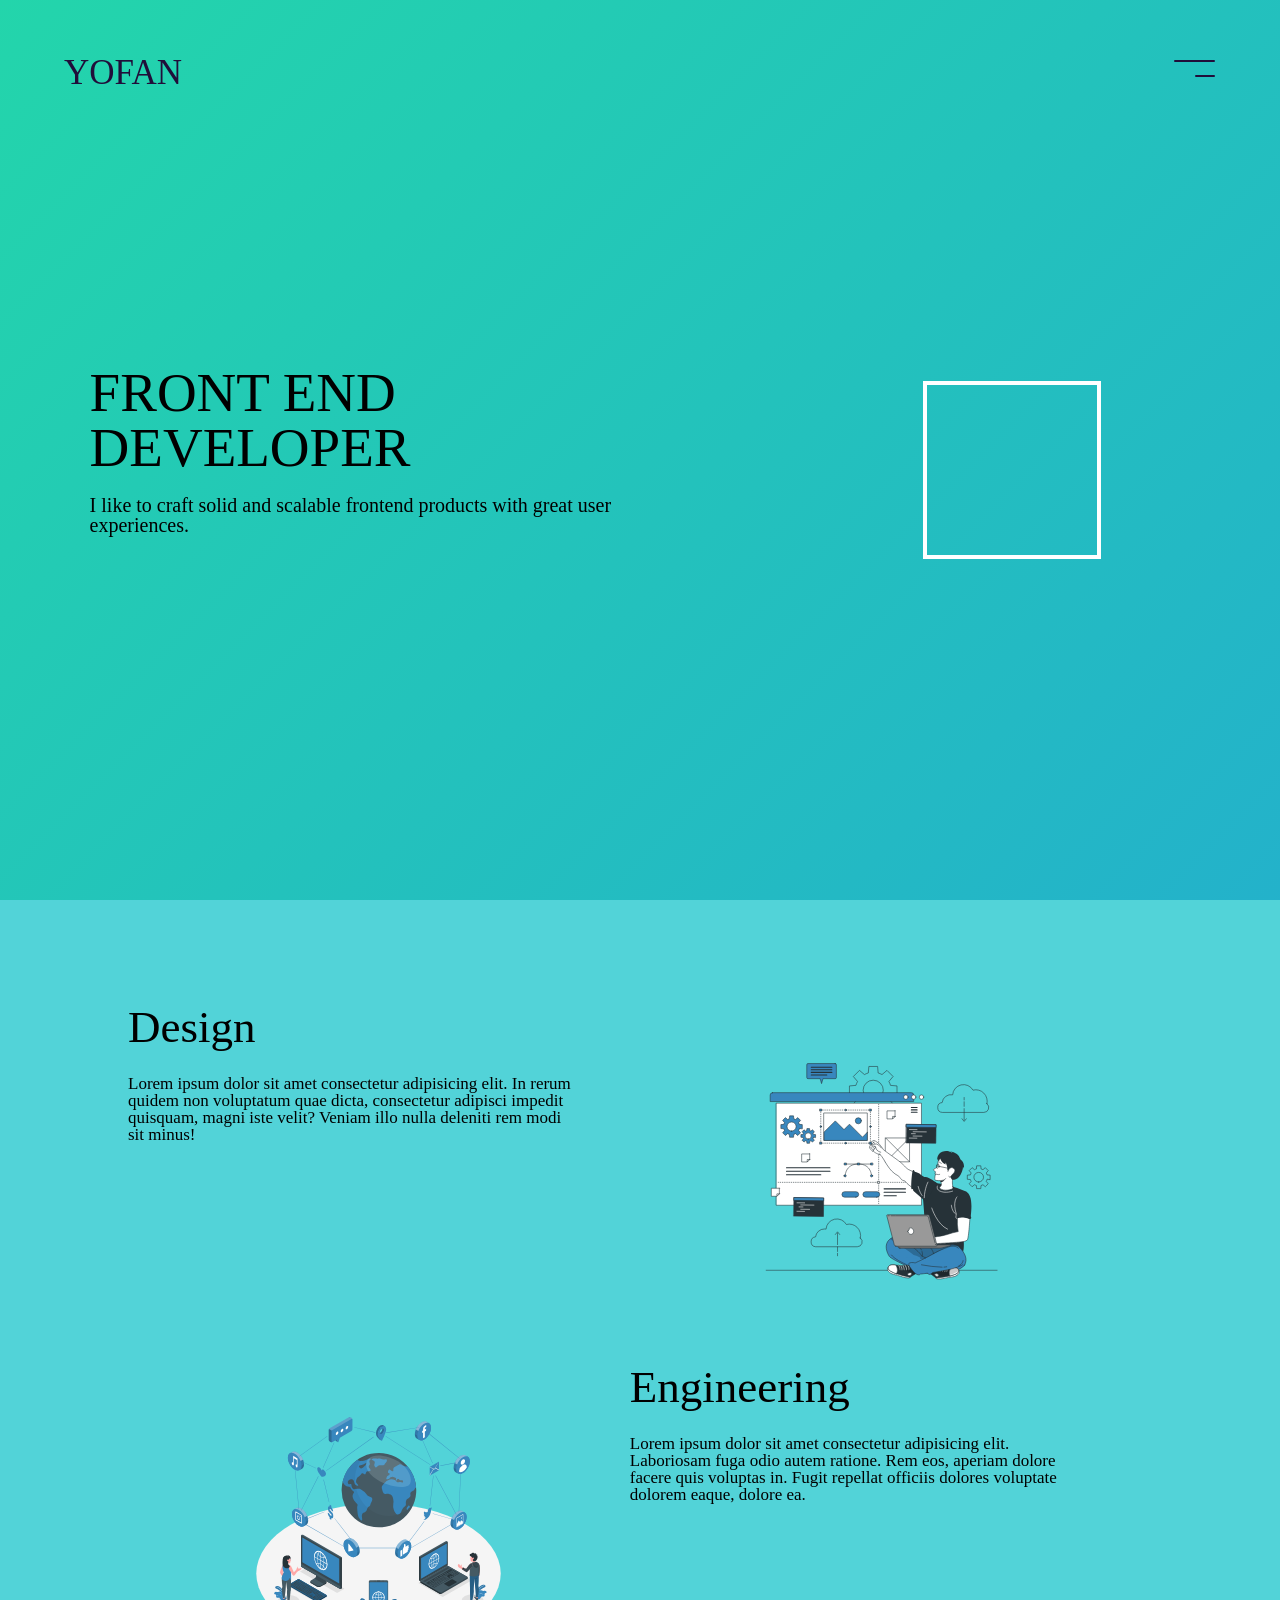
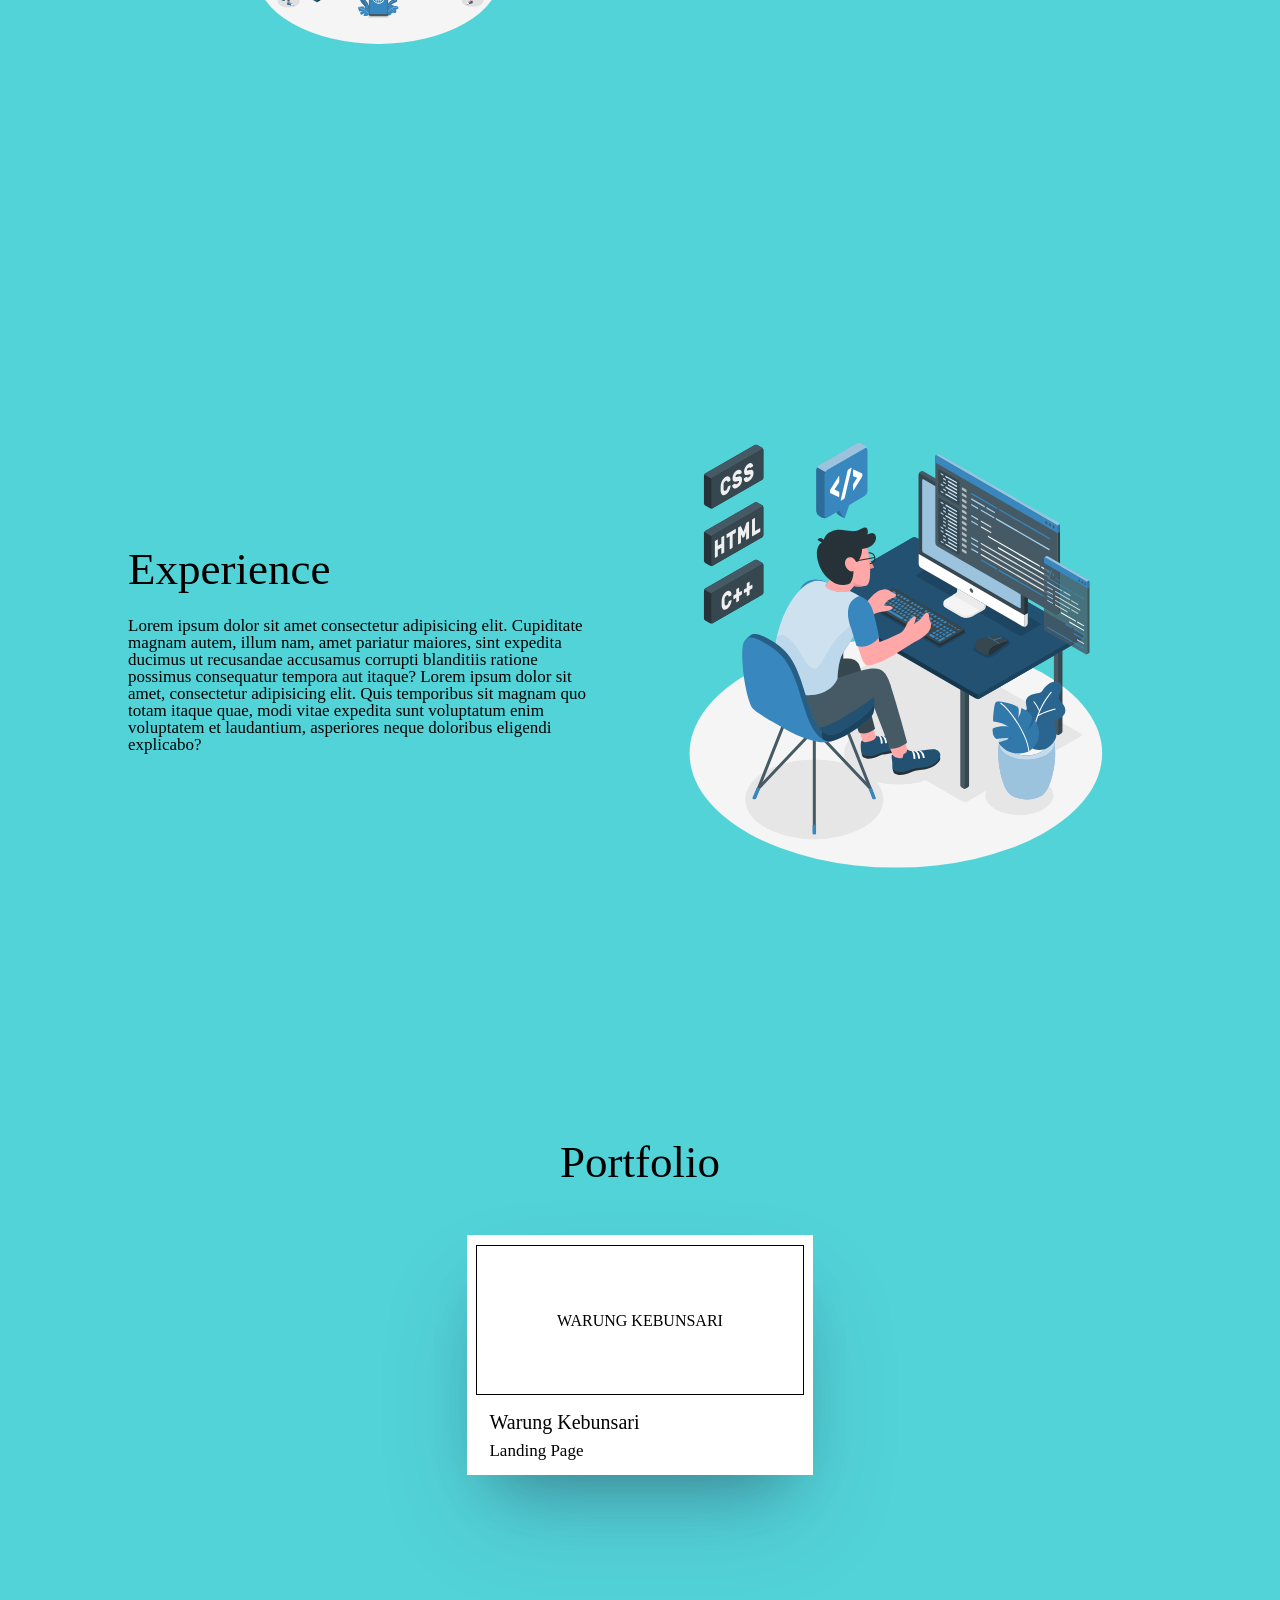
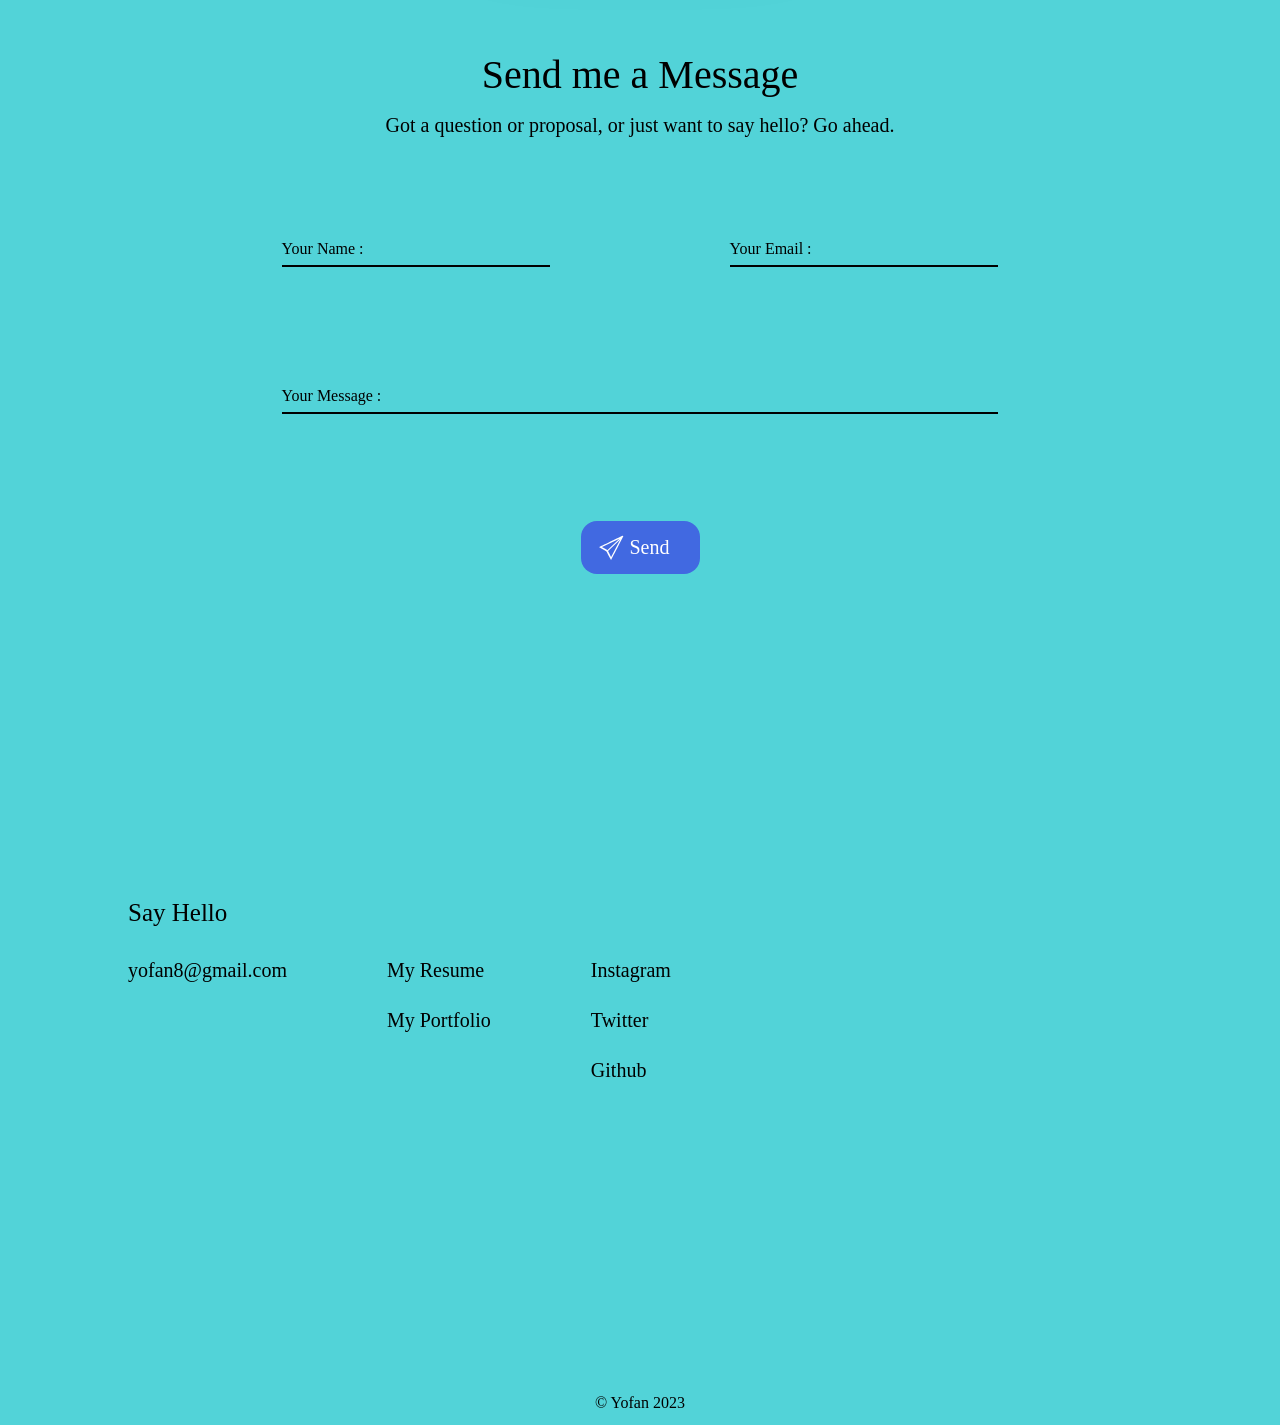
==== commit 4d85fce3: "personal web raw , kebunsari change a footer" ====
--- a/index.html
+++ b/index.html
@@ -48,13 +48,13 @@
             </div>
             <div class="svg one">
                 <img src="assets/website-creator-animate.svg" alt="">
-                <a target="_blank" href="https://storyset.com/illustration/website-creator/bro#3887BEFF&hide=&hide=false">SVG by</a>
+                <a target="_blank" href="https://storyset.com/illustration/website-creator/bro#3887BEFF&hide=&hide=false">SVG by : Web illustrations by Storyset</a>
             </div>
         </div>
         <div class="container">
             <div class="svg two">
                 <img src="assets/online-world-animate.svg" alt="">
-                <a target="_blank" href="https://storyset.com/illustration/online-world/amico#3887BEFF&hide=&hide=false">SVG by </a>
+                <a target="_blank" href="https://storyset.com/illustration/online-world/amico#3887BEFF&hide=&hide=false">SVG by : Web illustrations by Storyset</a>
             </div>
             <div class="content two">
                 <h2>Engineering</h2>
@@ -77,7 +77,7 @@
         <ul>
             <li>
                 <a target="_blank" href="Warung Kebunsari/index.html">
-                    <div class="pict"></div>
+                    <div class="pict">WARUNG KEBUNSARI</div>
                     <div class="body-card">
                         <h4>Warung Kebunsari</h4>
                         <p>Landing Page</p>
@@ -94,21 +94,47 @@
             <form class="name" action="">
                 <div class="input-field">
                   <input type="text" id="name" required />
-                  <label for="name">Your Name:</label>
+                  <label for="name">Your Name :</label>
                 </div>
               </form>
               <form class="email" action="">
                 <div class="input-field">
                   <input type="text" id="email" required />
-                  <label for="email">Your Email:</label>
+                  <label for="email">Your Email :</label>
                 </div>
               </form>
               <form class="text" action="">
                 <div class="input-field">
                   <input type="text" id="message" required />
-                  <label for="message">Your Message:</label>
+                  <label for="message">Your Message :</label>
                 </div>
               </form>
+              <button>
+                <div class="svg-wrapper-container">
+                  <div class="svg-wrapper">
+                    <img src="assets/send-email-svgrepo-com.svg" alt="">
+                  </div>
+                </div>
+                <span>Send</span>
+              </button>
+              
+        </div>
+    </section>
+    <section id="footer">
+        <h3>Say Hello</h3>
+        <div class="container">
+            <ul class="gmail">
+                <li>yofan8@gmail.com</li>
+            </ul>
+            <ul class="about-me">
+                <li><a href="">My Resume</a></li>
+                <li><a href="">My Portfolio</a></li>
+            </ul>
+            <ul class="contact">
+                <li><a href="">Instagram</a></li>
+                <li><a href="">Twitter</a></li>
+                <li><a href="">Github</a></li>
+            </ul>
         </div>
     </section>
     <!-- footer -->
--- a/index.css
+++ b/index.css
@@ -205,9 +205,7 @@
 }
 header .container-text h4{
     font-size: 20px;
-}
-header .container-text p{
-    width: 40%;
+    width: 90%;
 }
 header .container-pict{
     width: 45%;
@@ -225,7 +223,7 @@
 header .container-pict .box-shadow .img{
     width: 170px;
     height: 170px;
-    background: url('../../../../Pictures/Screenshots/76bdb467b8944d31807eba3cf5eae1cb~tplv-photomode-image.jpeg.jpg');
+    background: url('../../../Pictures/Screenshots/FB_IMG_1694003114144.jpg');
     background-size: cover;
     transform: translate(-20px , -20px);
 }
@@ -233,11 +231,11 @@
 article{
     width: 100%;
     height: 100vh;
+    display: flex;
+    flex-direction: column;
+    justify-content: center;
+    align-items: center;
     background-color: var(--color4);
-    display: flex;
-    flex-direction: column;
-    justify-content: center;
-    align-items: center;
 }
 article#about .container{
     width: 80%;
@@ -260,16 +258,37 @@
 }
 article#about .container .svg{
     width: 49%;
+    display: flex;
+    justify-content: center;
+    align-items: center;
+    /* background-color: red; */
+}
+article#about .container .svg a{
+    position: absolute;
+    display: inline-block;
+    width: 300px;
+    height: 40px;
+    background-color: black;
+    color: white;
+    text-decoration: none;
+    text-align: center;
+    line-height: 40px;
+    transform: translateY(100%);
+    opacity: 0;
+    transition: all .5s;
+}
+article#about .container .svg:hover a{
+    transform: translateY(-100%);
+    opacity: 1;
+}
+article#about .container .svg a:hover{
+    text-decoration: underline;
 }
 article#about .container .svg.one img{
-    width: 60%;
-    position: relative;
-    transform: translate(7vw , -10vh);
+    width: 55%;
 }
 article#about .container .svg.two img{
-    width: 60%;
-    position: relative;
-    transform: translate(7vw , -10vh);
+    width: 50%;
 }
 /* section */
 section#experience{
@@ -280,7 +299,7 @@
     flex-direction: row;
     justify-content: center;
     align-items: center;
-    background-color: var(--color2);
+    background-color: var(--color4);
 }
 section#experience .content{
     width: 40%;
@@ -295,17 +314,33 @@
 }
 section#experience .svg{
     width: 40%;
+    display: flex;
+    justify-content: center;
+    align-items: center;
 }
 section#experience .svg img{
     width: 90%;
 }
 section#experience .svg a{
-    /* position: relative; */
+    position: absolute;
     display: inline-block;
     width: 300px;
     height: 40px;
-    background-color: white;
-    color: black;
+    background-color: black;
+    color: white;
+    text-decoration: none;
+    text-align: center;
+    line-height: 40px;
+    transform: translateY(100%);
+    opacity: 0;
+    transition: all .5s;
+}
+section#experience .svg:hover a{
+    transform: translateY(-100%);
+    opacity: 1;
+}
+section#experience .svg a:hover{
+    text-decoration: underline;
 }
 /* portfolio */
 section#portfolio{
@@ -314,6 +349,7 @@
     flex-direction: column;
     justify-content: center;
     align-items: center;
+    background-color: var(--color4);
 }
 section#portfolio h1{
     margin-top: 40px;
@@ -323,8 +359,6 @@
     margin-top: 40px;
     margin-bottom: 40px;
     width: 90%;
-    border: 1px solid black;
-    box-sizing: border-box;
     display: flex;
     flex-wrap: wrap;
     flex-direction: row;
@@ -333,12 +367,14 @@
 section#portfolio ul li{
     width: 30%;
     height: fit-content;
-    border: .8px solid black;
     margin: 10px;
     transition: all .2s;
+    background-color: white;
+    box-shadow: rgba(50, 50, 93, 0.25) 0px 50px 100px -20px, rgba(0, 0, 0, 0.3) 0px 30px 60px -30px;
 }
 section#portfolio ul li:hover{
-    transform: translateY(-4px)
+    transform: translateY(-4px);
+    box-shadow: rgb(38, 57, 77) 0px 20px 30px -10px;
 }
 section#portfolio ul li a{
     text-decoration: none;
@@ -348,7 +384,10 @@
     width: 95%;
     height: 150px;
     margin: 10px auto;
-    background-color: red;
+    box-sizing: border-box;
+    border: 1px solid black;
+    text-align: center;
+    line-height: 150px;
 }
 section#portfolio ul li a .body-card{
     width: 90%;
@@ -385,6 +424,8 @@
 #form p{
     font-size: 20px;
     padding-bottom: 40px;
+    width: 90%;
+    text-align: center;
 }
 #form .container-form{
     width: 70%;
@@ -393,10 +434,8 @@
     flex-direction: row;
     flex-wrap: wrap;
     align-items: center;
-}
-/* #form .container-form form{
-    background-color: yellow;
-} */
+    justify-content: center;
+}
 #form .container-form form{
     width: 50%;
 }
@@ -418,7 +457,7 @@
   top: 0;
   left: 0;
   width: 100%;
-  color: #d3d3d3;
+  color: black;
   cursor: text;
   transition: all .5s;
 }
@@ -427,7 +466,7 @@
   border: 0;
   outline: 0;
   padding: 0.5rem 0;
-  border-bottom: 2px solid #d3d3d3;
+  border-bottom: 2px solid black;
   box-shadow: none;
   color: #101010;
   background-color: var(--color4);
@@ -437,23 +476,104 @@
 }
 #form .container-form form .input-field input:focus,
 #form .container-form form .input-field input:valid {
-  border-color: #00dd22;
+  border-color: var(--color1);
 }
 #form .container-form form .input-field input:focus~label,
 #form .container-form form .input-field input:valid~label {
   font-size: 14px;
   top: -24px;
-  color: #00dd22;
+  color: var(--color1);
+}
+#form .container-form button {
+  font-family: inherit;
+  font-size: 20px;
+  background: royalblue;
+  color: white;
+  padding: 0.7em 1.5em;
+  padding-left: 0.9em;
+  display: flex;
+  align-items: center;
+  justify-content: center;
+  border: none;
+  border-radius: 16px;
+  overflow: hidden;
+  transition: all 0.2s;
+  cursor: pointer;
+}
+#form .container-form button span {
+  display: block;
+  margin-left: 0.3em;
+  transition: all 0.3s ease-in-out;
+}
+#form .container-form button img {
+  display: block;
+  transform-origin: center center;
+  transition: transform 0.3s ease-in-out;
+  width: 25px;
+  filter: invert(1);
+}
+#form .container-form button:hover .svg-wrapper {
+  animation: fly 0.6s ease-in-out infinite alternate;
+}
+#form .container-form button:hover img {
+  transform: translateX(1.2em) rotate(45deg) scale(1.1);
+}
+#form .container-form button:hover span {
+  transform: translateX(5em);
+}
+#form .container-form button:active {
+  transform: scale(0.95);
+}
+@keyframes fly {
+  from {
+    transform: translate(0.2em , 0.1em);
+  }
+
+  to {
+    transform: translate(0.2em , -0.1em);
+  }
+}
+/* section-footer */
+section#footer{
+    width: 100%;
+    height: 60vh;
+    background-color: var(--color4);
+    display: flex;
+    flex-direction: column;
+    justify-content: center;
+    align-items: center;
+}
+section#footer .container{
+    width: 80%;
+    display: flex;
+    flex-wrap: wrap;
+    flex-direction: row;
+    justify-content: start;
+}
+section#footer h3{
+    width: 80%;
+    font-size: 25px;
+    padding-bottom: 35px;
+}
+section#footer .container ul li{
+    padding: 0px 100px 30px 0px;
+    font-size: 20px;
+    color: black;
+}
+section#footer .container ul li a{
+    text-decoration: none;
+    color: inherit;
 }
 /* footer */
 footer{
     position: relative;
     width: 100%;
-    height: 100vh;
-    background: #3586ff;
+    height: 150px;
+    /* background: #3586ff; */
+    background-color: var(--color4);
     overflow: hidden;
-  }
-  footer .air{
+}
+footer .air{
     position: absolute;
     bottom: 0;
     left: 0;
@@ -461,35 +581,35 @@
     height: 100px;
     background: url(https://1.bp.blogspot.com/-xQUc-TovqDk/XdxogmMqIRI/AAAAAAAACvI/AizpnE509UMGBcTiLJ58BC6iViPYGYQfQCLcBGAsYHQ/s1600/wave.png);
     background-size: 1000px 100px
-  }
-  footer .air.air1{
+}
+footer .air.air1{
     animation: wave 30s linear infinite;
     z-index: 1000;
     opacity: 1;
     animation-delay: 0s;
     bottom: 0;
-  }
-  footer .air.air2{
+}
+footer .air.air2{
     animation: wave2 15s linear infinite;
     z-index: 999;
     opacity: 0.5;
     animation-delay: -5s;
     bottom: 10px;
-  }
-  footer .air.air3{
+}
+footer .air.air3{
     animation: wave 30s linear infinite;
     z-index: 998;
     opacity: 0.2;
     animation-delay: -2s;
     bottom: 15px;
-  }
-  footer .air.air4{
+}
+footer .air.air4{
     animation: wave2 5s linear infinite;
     z-index: 997;
     opacity: 0.7;
     animation-delay: -5s;
     bottom: 20px;
-  }
+}
 @keyframes wave{
     0%{
       background-position-x: 0px; 
@@ -513,16 +633,49 @@
 
 
 /* breakpoint */
-@media only screen and (max-width: 480px){
+@media only screen and (max-width: 900px){
+    /* about */
+    article#about .container .svg.one img{
+        width: 90%;
+    }
+    article#about .container .svg.two img{
+        width: 90%;
+    }
+}
+@media only screen and (max-width: 768px){
     /* header */
+    header{
+        flex-direction: column;
+        align-items: center;
+        justify-content: center;
+    }
     header .container-text{
         width: 100%;
-        height: 49vh;
+        height: 30vh;
+        align-items: center;
     }
     header .container-pict{
         width: 100%;
-        height: 49vh;
-    }
+        height: 25vh;
+        padding-top: 5vh;
+    }
+     /* section */
+     section#experience .content{
+        width: 80%;
+    }
+    section#experience .svg{
+        width: 100%;
+    }
+    /* portfolio */
+    section#portfolio ul li{
+        width: 40%;
+    }
+    /* section-footer */
+    section#footer .container ul li{
+        padding-right: 60px;
+    }
+}
+@media only screen and (max-width: 480px){
     /* about */
     article#about .container .content{
         width: 100%;
@@ -530,16 +683,27 @@
     article#about .container .svg{
         display: none;
     }
-}
-@media only screen and (max-width: 768px){
-     /* section */
-     section#experience .content{
+    /* portfolio */
+    section#portfolio ul li{
         width: 80%;
     }
-    section#experience .svg{
+    /* form */
+    #form .container-form{
+        flex-direction: column;
+        width: 70%;
+        justify-content: space-evenly;
+    }
+    #form .container-form form{
         width: 100%;
     }
-}
-@media only screen and (max-width: 900px){
-
-}
+    #form .container-form form .input-field{
+        width: 100%;
+    }
+    #form .container-form form.text .input-field{
+        width: 100%;
+    }
+    /* section-footer */
+    section#footer .container ul{
+        width: 100%;
+    }
+}
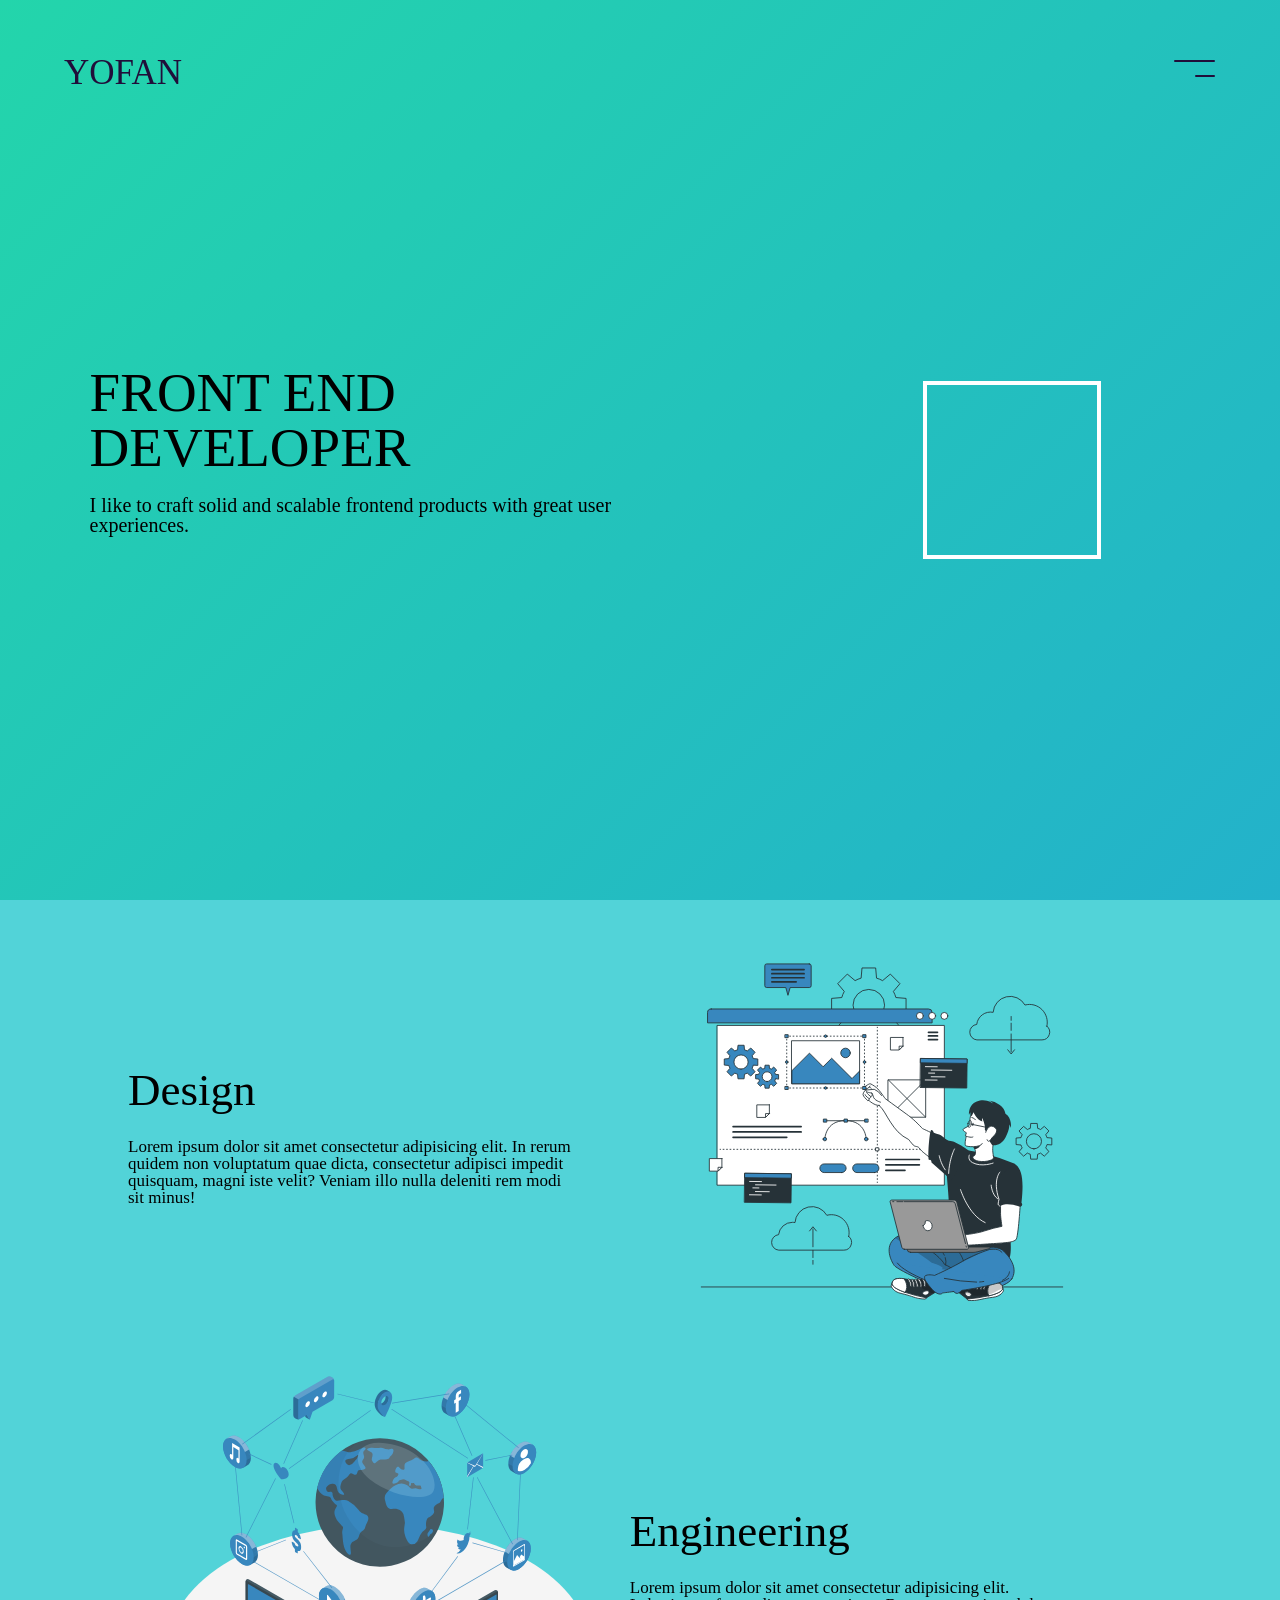
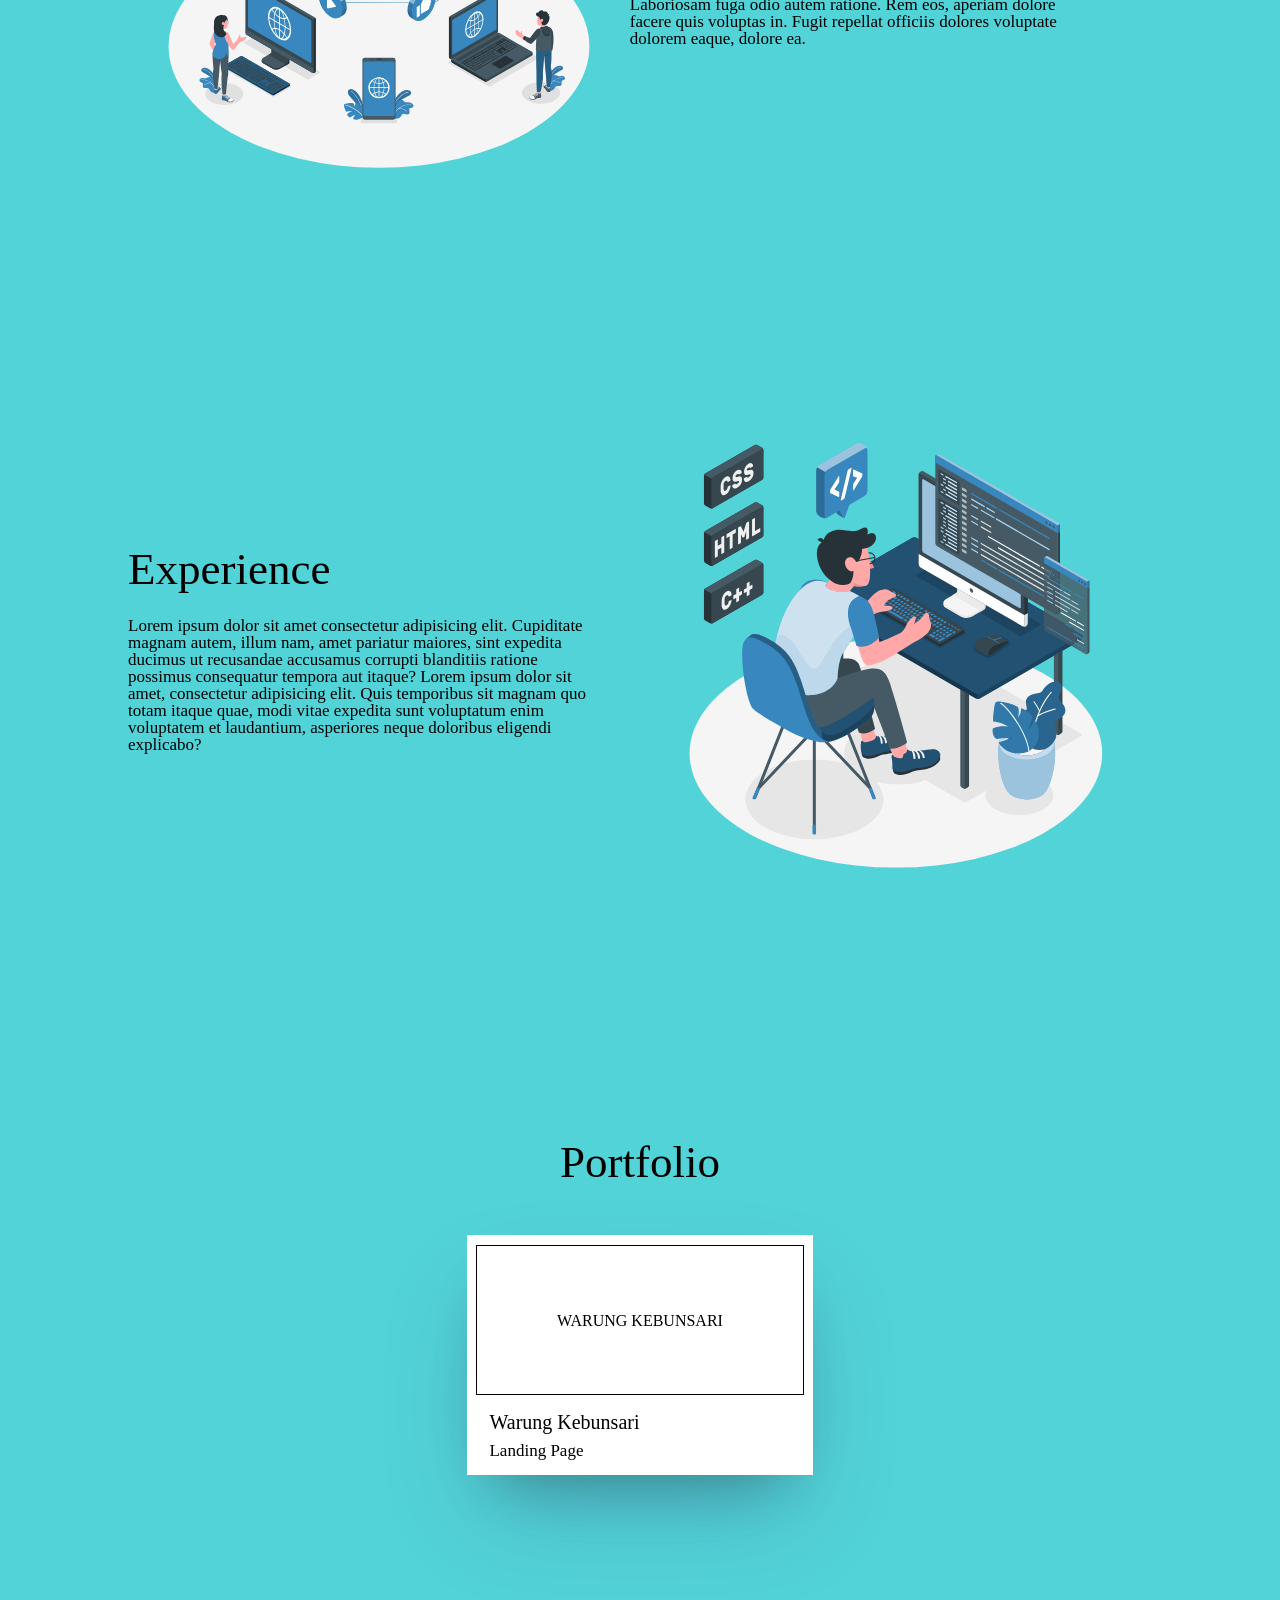
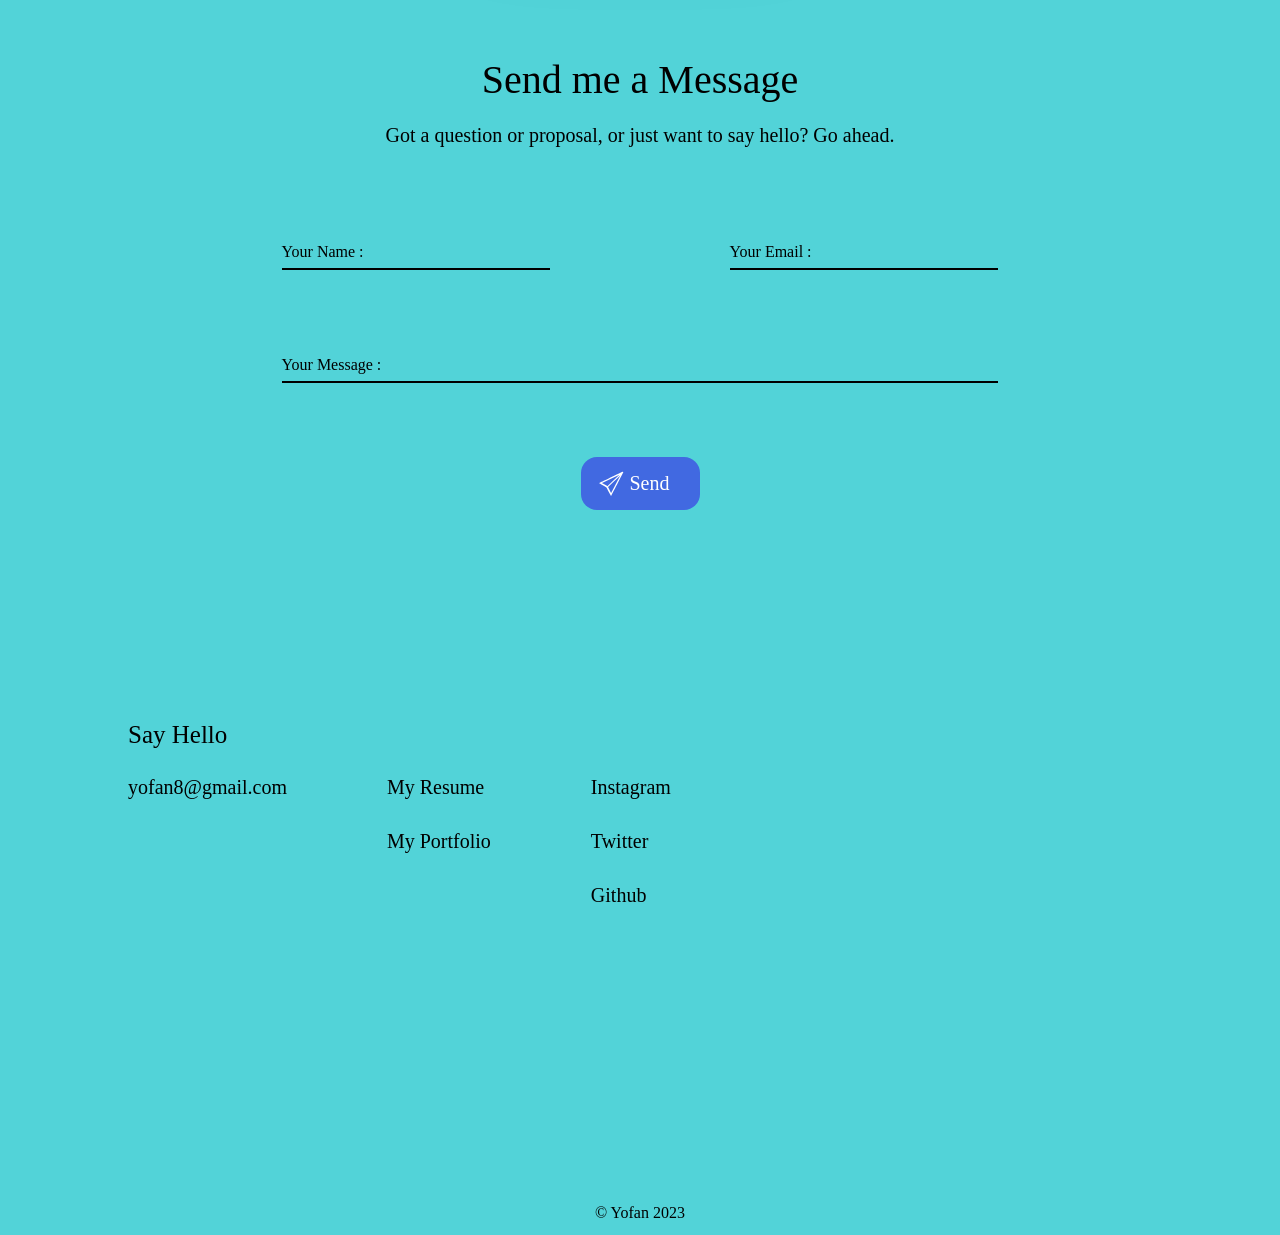
==== commit 91865bbb: "modify it a bit" ====
--- a/index.html
+++ b/index.html
@@ -4,7 +4,7 @@
     <meta charset="UTF-8">
     <meta name="viewport" content="width=device-width, initial-scale=1.0">
     <link rel="stylesheet" href="index.css">
-    <title>Document</title>
+    <title>Yofan</title>
 </head>
 <body>
     <!-- navbar -->
@@ -17,13 +17,14 @@
             </div>
             <div class="container">
                 <ul class="aboutMe">
-                    <li><a href="">My Resume</a><img src="assets/arrow-right-svgrepo-com.svg" alt=""></li>
-                    <li><a href="">My Portfolio</a><img src="assets/arrow-right-svgrepo-com.svg" alt=""></li>
+                    <li><a href="">My Resume</a><img src="assets/chevron-right-svgrepo-com.svg" alt=""></li>
+                    <li><a href="">My Portfolio</a><img src="assets/chevron-right-svgrepo-com.svg" alt=""></li>
                 </ul>
                 <ul class="contact">
                     <li><p>CONTACT</p></li>
-                    <li><a href="">Instagram</a><img src="assets/arrow-right-svgrepo-com.svg" alt=""></li>
-                    <li><a href="">Twitter</a><img src="assets/arrow-right-svgrepo-com.svg" alt=""></li>
+                    <li><a href="">Instagram</a><img src="assets/chevron-right-svgrepo-com.svg" alt=""></li>
+                    <li><a href="">Twitter</a><img src="assets/chevron-right-svgrepo-com.svg" alt=""></li>
+                    <li><a href="">Github</a><img src="assets/chevron-right-svgrepo-com.svg" alt=""></li>
                     <li><p>yofan8@gmail.com</p></li>
                 </ul>
             </div>
--- a/index.css
+++ b/index.css
@@ -100,10 +100,13 @@
     align-self: end;
     background-color: var(--color1);
     transition: transform .3s, background-color .3s, width .2s;
-    z-index: 9;
+    pointer-events: none;
 }
 nav .btn .menu-icon span:last-child {
     width: 50%;
+}
+nav .btn .menu-icon:hover span:last-child {
+    width: 99%;
 }
 nav .btn .menu-icon span.show:first-child {
     background-color: var(--color3);
@@ -142,6 +145,14 @@
 nav .btn .container ul{
     width: 90%;
     color: var(--color2);
+    transform: translateY(100%);
+    opacity: 0;
+    transition: all .3s;
+    transition-delay: .4s;
+}
+nav .btn .container ul.show{
+    transform: translateY(0%);
+    opacity: 1;
 }
 nav .btn .container ul li{
     padding: 10px 0px;
@@ -156,14 +167,14 @@
     opacity: .5;
 }
 nav .btn .container ul li img{
-    width: 25px;
+    width: 20px;
     display: inline;
-    transform: translate(-7px , 7px);
+    transform: translate(-7px , 3.5px);
     opacity: 0;
     transition: all .5s;
 }
 nav .btn .container ul li:hover img{
-    transform: translate(4px , 7px);
+    transform: translate(4px , 3.5px);
     opacity: 1;
 }
 /* header */
@@ -223,8 +234,9 @@
 header .container-pict .box-shadow .img{
     width: 170px;
     height: 170px;
-    background: url('../../../Pictures/Screenshots/FB_IMG_1694003114144.jpg');
+    background: url(https://drive.google.com/uc?export=view&id=1ISkRuzeq63j3Kvo5Dk_l5VYory5kLKxO);
     background-size: cover;
+    background-position: center;
     transform: translate(-20px , -20px);
 }
 /* article */
@@ -239,13 +251,16 @@
 }
 article#about .container{
     width: 80%;
-    height: 40vh;
+    height: 49vh;
     display: flex;
     flex-wrap: wrap;
     flex-direction: row;
 }
 article#about .container .content{
     width: 49%;
+    display: flex;
+    flex-direction: column;
+    justify-content: center;
 }
 article#about .container .content h2{
     font-size: 45px;
@@ -261,7 +276,6 @@
     display: flex;
     justify-content: center;
     align-items: center;
-    /* background-color: red; */
 }
 article#about .container .svg a{
     position: absolute;
@@ -278,17 +292,15 @@
     transition: all .5s;
 }
 article#about .container .svg:hover a{
-    transform: translateY(-100%);
+    transform: translateY(0%);
     opacity: 1;
 }
 article#about .container .svg a:hover{
     text-decoration: underline;
 }
-article#about .container .svg.one img{
-    width: 55%;
-}
-article#about .container .svg.two img{
-    width: 50%;
+article#about .container .svg img{
+    width: fit-content;
+    height: 48vh;
 }
 /* section */
 section#experience{
@@ -336,7 +348,7 @@
     transition: all .5s;
 }
 section#experience .svg:hover a{
-    transform: translateY(-100%);
+    transform: translateY(0%);
     opacity: 1;
 }
 section#experience .svg a:hover{
@@ -375,6 +387,9 @@
 section#portfolio ul li:hover{
     transform: translateY(-4px);
     box-shadow: rgb(38, 57, 77) 0px 20px 30px -10px;
+}
+section#portfolio ul li:active{
+    transform: scale(0.95);
 }
 section#portfolio ul li a{
     text-decoration: none;
@@ -410,26 +425,24 @@
 /* form */
 section#form{
     width: 100%;
-    height: 90vh;
-    display: flex;
-    flex-direction: column;
-    justify-content: center;
+    display: flex;
+    flex-direction: column;
     align-items: center;
     background-color: var(--color4);
 }
 #form h1{
     font-size: 40px;
-    padding: 20px 0px;
+    padding-top: 15vh;
 }
 #form p{
     font-size: 20px;
-    padding-bottom: 40px;
+    padding: 25px 0px 50px 0px;
     width: 90%;
     text-align: center;
 }
 #form .container-form{
     width: 70%;
-    height: 50vh;
+    height: 350px;
     display: flex;
     flex-direction: row;
     flex-wrap: wrap;
@@ -553,12 +566,32 @@
 section#footer h3{
     width: 80%;
     font-size: 25px;
-    padding-bottom: 35px;
+    /* padding-bottom: 35px; */
+}
+section#footer .container ul{
+    padding-right: 100px;
 }
 section#footer .container ul li{
-    padding: 0px 100px 30px 0px;
+    margin-top: 30px;
+    padding-bottom: 4px;
     font-size: 20px;
     color: black;
+    position: relative;
+    transition: .5s ease;
+    width: fit-content;
+}
+section#footer .container ul li::before {
+  content: '';
+  position: absolute;
+  left: 0;
+  bottom: 0;
+  height: 2px;
+  width: 0;
+  background-color: red;
+  transition: .5s ease;
+}
+section#footer .container ul li:hover::before {
+  width: 100%;
 }
 section#footer .container ul li a{
     text-decoration: none;
@@ -633,15 +666,7 @@
 
 
 /* breakpoint */
-@media only screen and (max-width: 900px){
-    /* about */
-    article#about .container .svg.one img{
-        width: 90%;
-    }
-    article#about .container .svg.two img{
-        width: 90%;
-    }
-}
+@media only screen and (max-width: 900px){}
 @media only screen and (max-width: 768px){
     /* header */
     header{
@@ -659,6 +684,10 @@
         height: 25vh;
         padding-top: 5vh;
     }
+    /* about */
+    article#about .container .svg img{
+        width: 90%;
+    }
      /* section */
      section#experience .content{
         width: 80%;
@@ -689,6 +718,7 @@
     }
     /* form */
     #form .container-form{
+        height: 500px;
         flex-direction: column;
         width: 70%;
         justify-content: space-evenly;
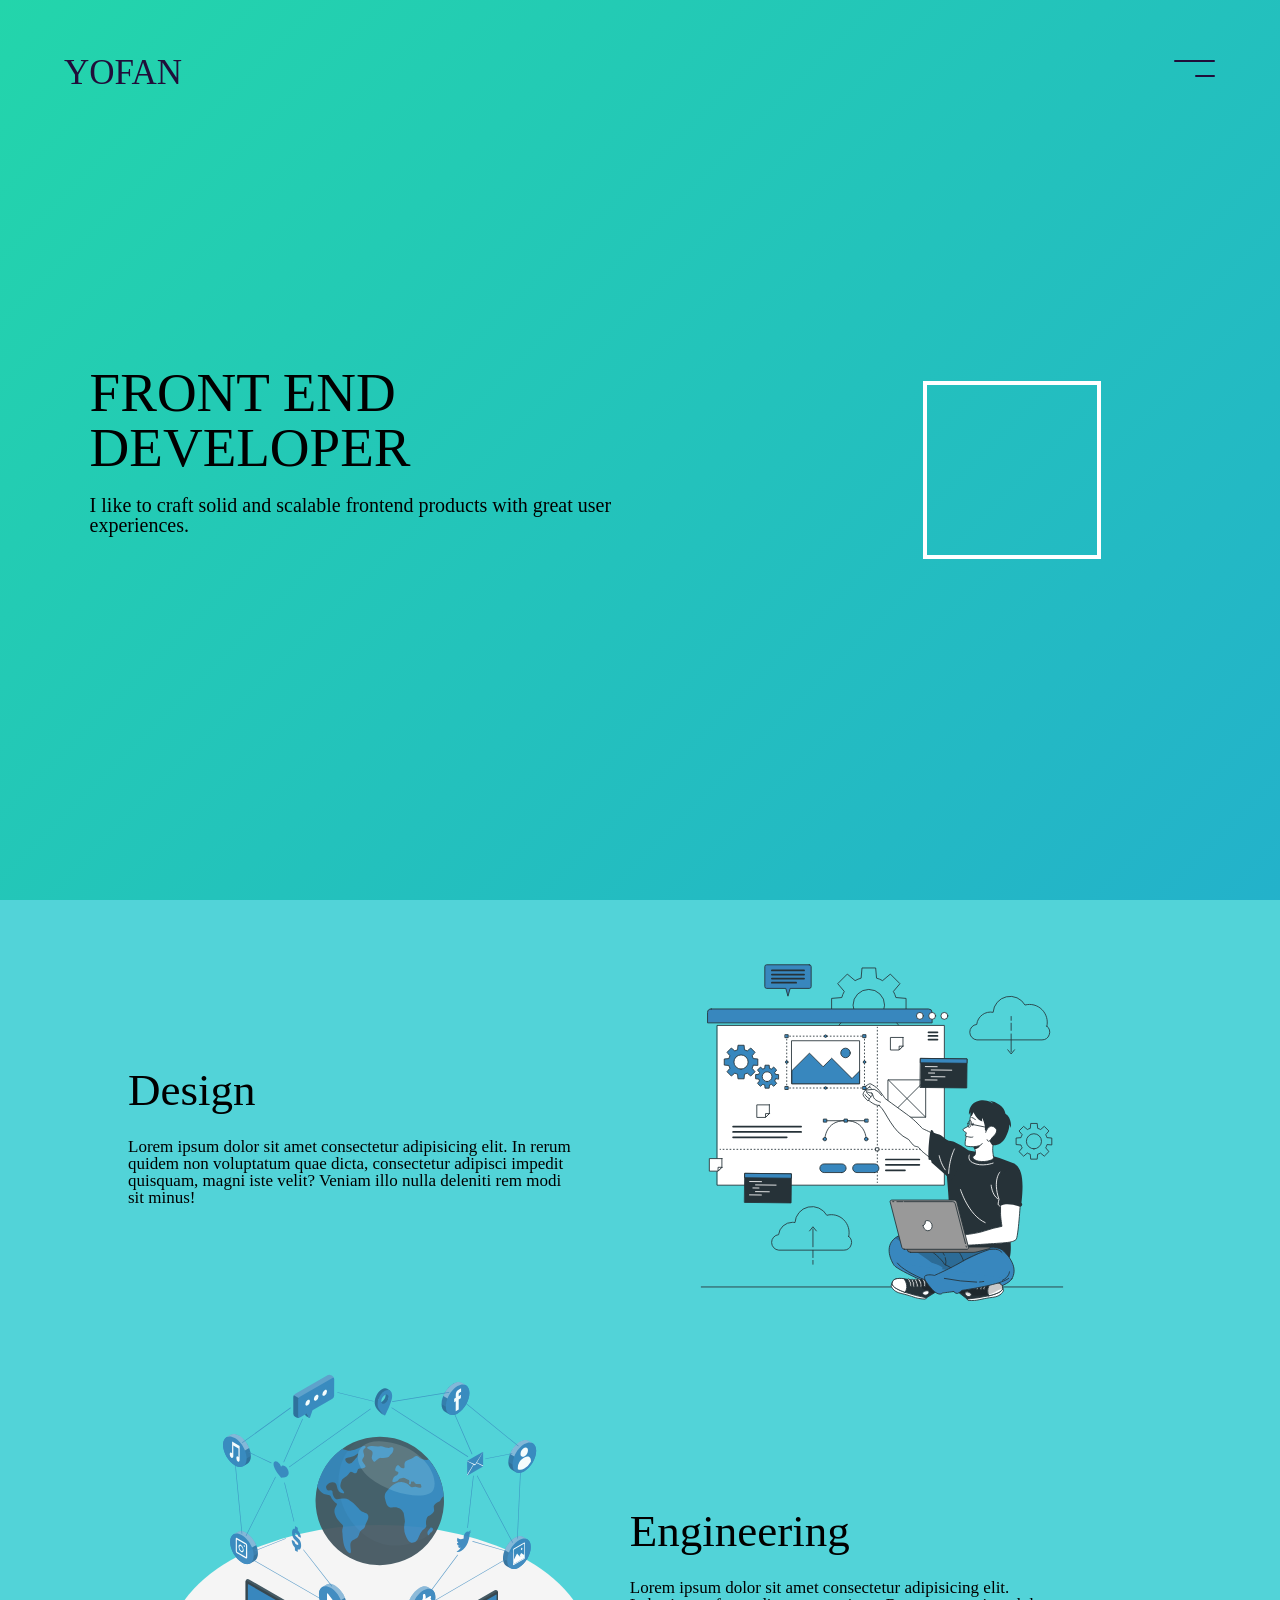
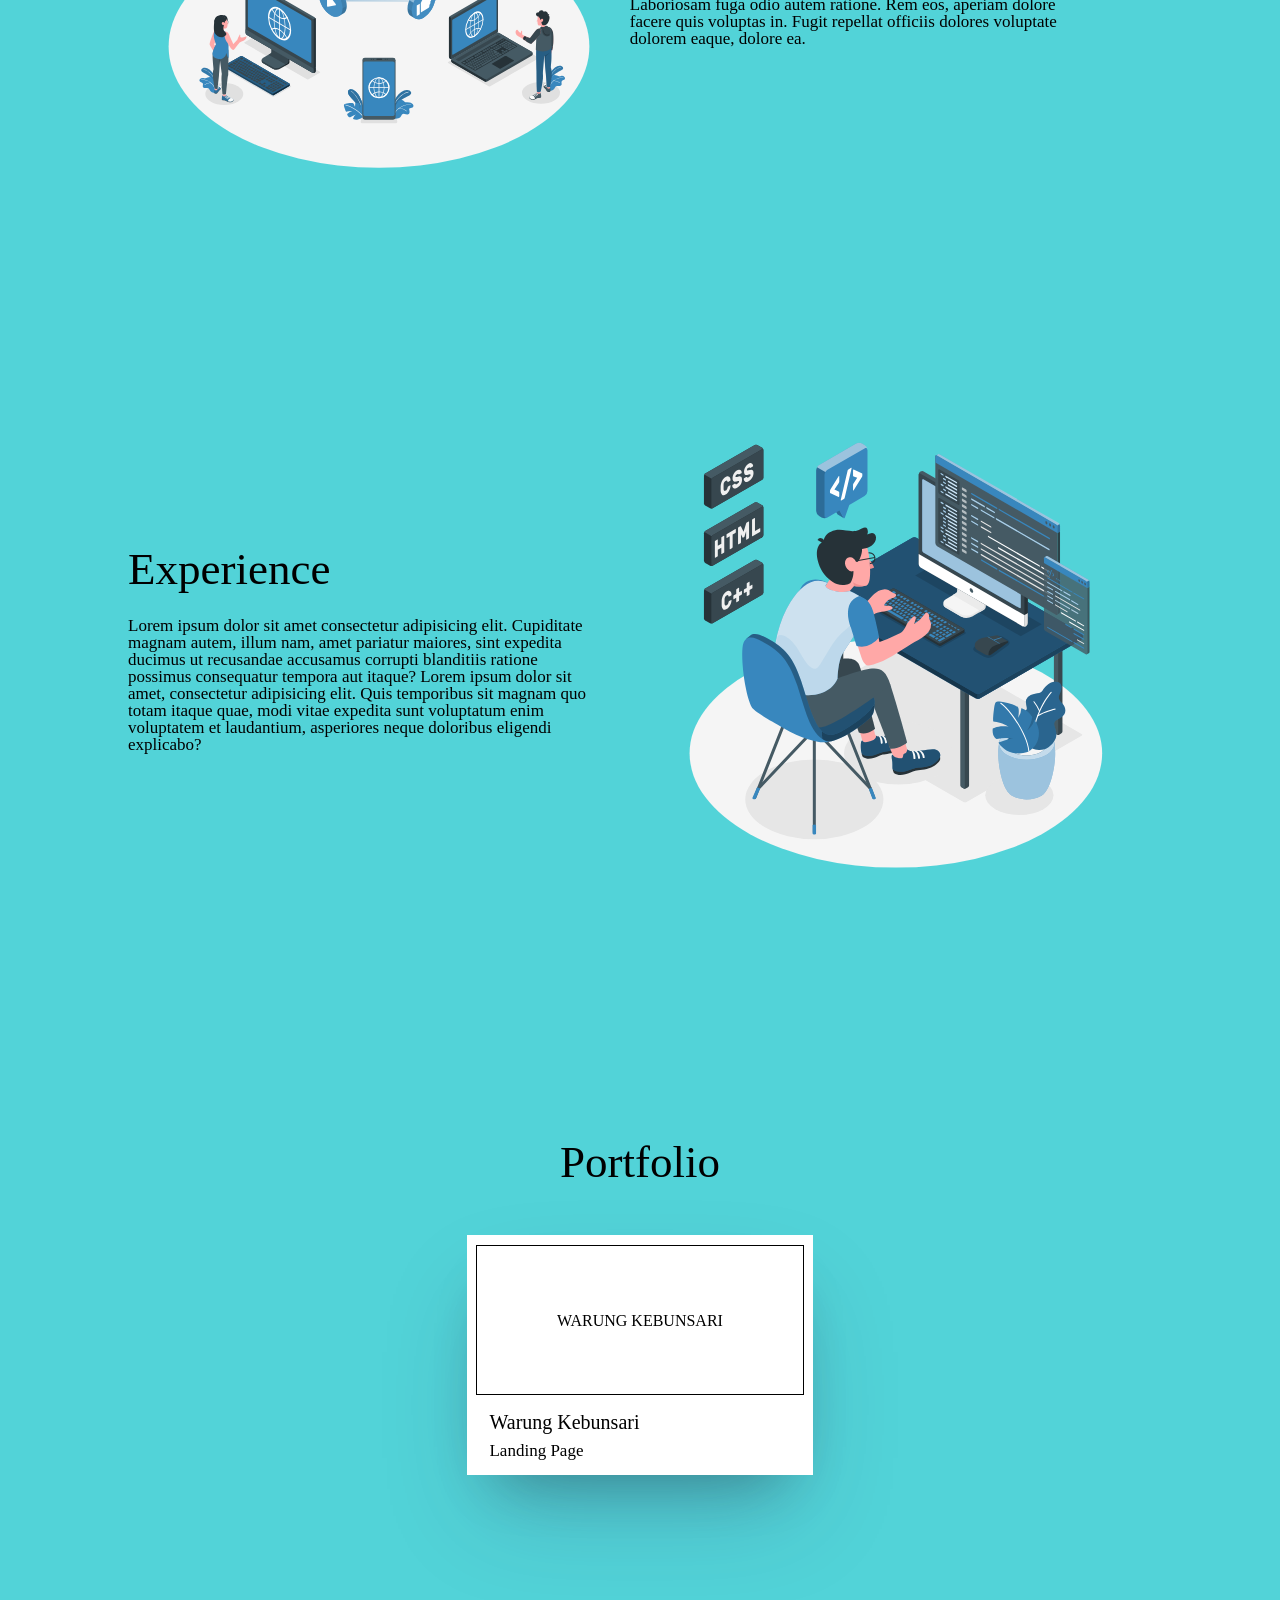
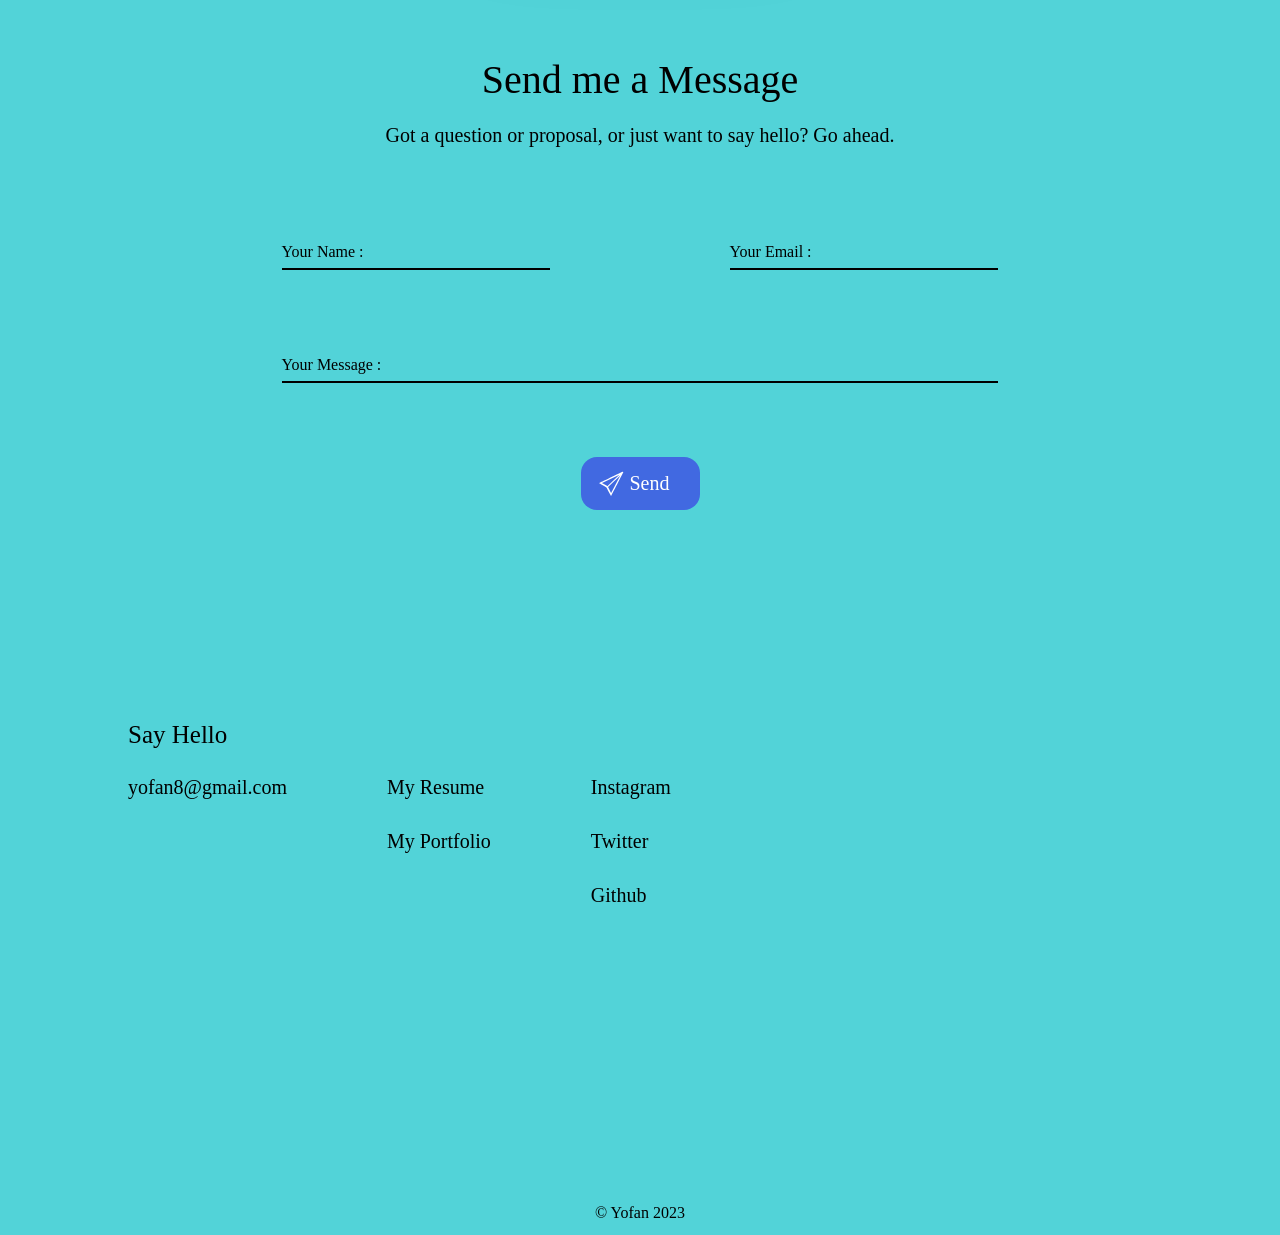
==== commit 9bdafec8: "add loading animation" ====
--- a/index.html
+++ b/index.html
@@ -18,7 +18,7 @@
             <div class="container">
                 <ul class="aboutMe">
                     <li><a href="">My Resume</a><img src="assets/chevron-right-svgrepo-com.svg" alt=""></li>
-                    <li><a href="">My Portfolio</a><img src="assets/chevron-right-svgrepo-com.svg" alt=""></li>
+                    <li><a href="#portfolio">My Portfolio</a><img src="assets/chevron-right-svgrepo-com.svg" alt=""></li>
                 </ul>
                 <ul class="contact">
                     <li><p>CONTACT</p></li>
@@ -146,6 +146,33 @@
         <div class='air air4'></div>
     </footer>
 
+    <!-- <div class="loading-container">
+        <div class="loading-animation"></div>
+    </div> -->
+    <div class="container-loader">
+        <div class="loader">
+            <div class="box box-1">
+              <div class="side-left"></div>
+              <div class="side-right"></div>
+              <div class="side-top"></div>
+            </div>
+            <div class="box box-2">
+              <div class="side-left"></div>
+              <div class="side-right"></div>
+              <div class="side-top"></div>
+            </div>
+            <div class="box box-3">
+              <div class="side-left"></div>
+              <div class="side-right"></div>
+              <div class="side-top"></div>
+            </div>
+            <div class="box box-4">
+              <div class="side-left"></div>
+              <div class="side-right"></div>
+              <div class="side-top"></div>
+            </div>
+          </div>
+    </div>
 
 
     <script src="index.js"></script>
--- a/index.css
+++ b/index.css
@@ -148,7 +148,7 @@
     transform: translateY(100%);
     opacity: 0;
     transition: all .3s;
-    transition-delay: .4s;
+    transition-delay: .25s;
 }
 nav .btn .container ul.show{
     transform: translateY(0%);
@@ -433,6 +433,7 @@
 #form h1{
     font-size: 40px;
     padding-top: 15vh;
+    text-align: center;
 }
 #form p{
     font-size: 20px;
@@ -665,6 +666,166 @@
 }
 
 
+
+/* loading */
+/* .loading-container{
+    width: 100%;
+    height: 100vh;
+    position: fixed;
+    top: 0;
+    z-index: 9999;
+    background-color: rgba(0, 0, 0, 0.9);
+    display: flex;
+    justify-content: center;
+    align-items: center;
+}
+.loading-container .loading-animation{
+    width: 200px;
+    height: 200px;
+    box-sizing: border-box;
+    border-radius: 50%;
+    border-top: 8px solid green;
+    animation: loading .5s linear infinite;
+}
+@keyframes loading{
+    0%{
+        transform: rotate(0deg);
+    }
+    100%{
+        transform: rotate(360deg);
+    }
+}
+.loading-container.hidden{
+    display: none;
+} */
+/* 3D tower loader made by: csozi | Website: www.csozi.hu*/
+.container-loader{
+    width: 100%;
+    height: 100vh;
+    background-color: black;
+    position: fixed;
+    top: 0;
+    display: flex;
+    justify-content: center;
+    align-items: center;
+    z-index: 999;
+    transition: all .8s;
+}
+.container-loader.hidden{
+    transform: translateY(-100%);
+}
+.loader {
+  scale: 3;
+  height: 50px;
+  width: 40px;
+}
+.box {
+  position: relative;
+  opacity: 0;
+  left: 10px;
+}
+.side-left {
+  position: absolute;
+  background-color: #286cb5;
+  width: 19px;
+  height: 5px;
+  transform: skew(0deg, -25deg);
+  top: 14px;
+  left: 10px;
+}
+.side-right {
+  position: absolute;
+  background-color: #2f85e0;
+  width: 19px;
+  height: 5px;
+  transform: skew(0deg, 25deg);
+  top: 14px;
+  left: -9px;
+}
+.side-top {
+  position: absolute;
+  background-color: #5fa8f5;
+  width: 20px;
+  height: 20px;
+  rotate: 45deg;
+  transform: skew(-20deg, -20deg);
+}
+.box-1 {
+  animation: from-left 1s infinite;
+}
+.box-2 {
+  animation: from-right 1s infinite;
+  animation-delay: .25s;
+}
+.box-3 {
+  animation: from-left 1s infinite;
+  animation-delay: .5s;
+}
+.box-4 {
+  animation: from-right 1s infinite;
+  animation-delay: .75s;
+}
+@keyframes from-left {
+  0% {
+    z-index: 20;
+    opacity: 0;
+    translate: -20px -6px;
+  }
+  20% {
+    z-index: 10;
+    opacity: 1;
+    translate: 0px 0px;
+  }
+  40% {
+    z-index: 9;
+    translate: 0px 4px;
+  }
+  60% {
+    z-index: 8;
+    translate: 0px 8px;
+  }
+  80% {
+    z-index: 7;
+    opacity: 1;
+    translate: 0px 12px;
+  }
+  100% {
+    z-index: 5;
+    translate: 0px 30px;
+    opacity: 0;
+  }
+}
+@keyframes from-right {
+  0% {
+    z-index: 20;
+    opacity: 0;
+    translate: 20px -6px;
+  }
+  20% {
+    z-index: 10;
+    opacity: 1;
+    translate: 0px 0px;
+  }
+  40% {
+    z-index: 9;
+    translate: 0px 4px;
+  }
+  60% {
+    z-index: 8;
+    translate: 0px 8px;
+  }
+  80% {
+    z-index: 7;
+    opacity: 1;
+    translate: 0px 12px;
+  }
+  100% {
+    z-index: 5;
+    translate: 0px 30px;
+    opacity: 0;
+  }
+}
+
 /* breakpoint */
 @media only screen and (max-width: 900px){}
 @media only screen and (max-width: 768px){
@@ -699,10 +860,6 @@
     section#portfolio ul li{
         width: 40%;
     }
-    /* section-footer */
-    section#footer .container ul li{
-        padding-right: 60px;
-    }
 }
 @media only screen and (max-width: 480px){
     /* about */
@@ -712,11 +869,24 @@
     article#about .container .svg{
         display: none;
     }
+    article#about .container .content h2{
+        font-size: 35px;
+    }
+    /* experience */
+    section#experience .content h2{
+        font-size: 35px;
+    }
     /* portfolio */
+    section#portfolio h1{
+        font-size: 35px;
+    }
     section#portfolio ul li{
         width: 80%;
     }
     /* form */
+    #form h1{
+        font-size: 35px;
+    }
     #form .container-form{
         height: 500px;
         flex-direction: column;
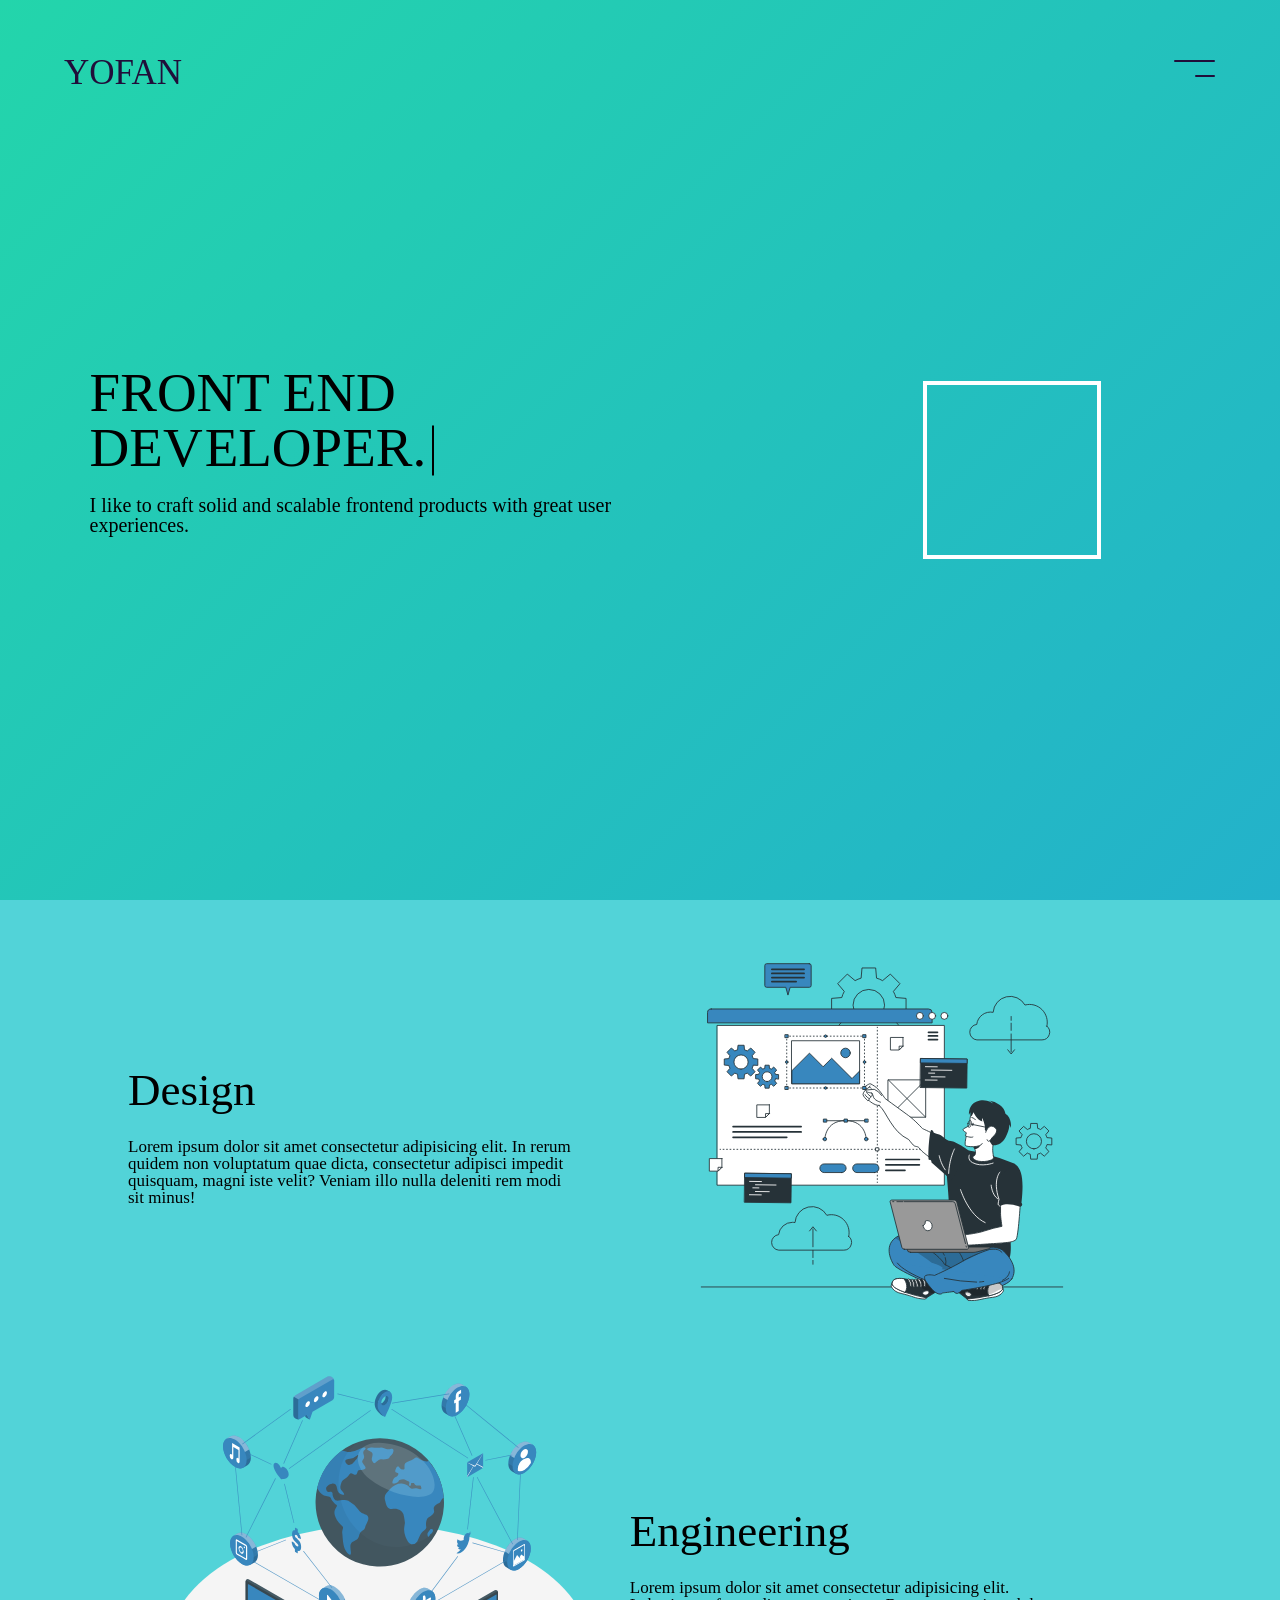
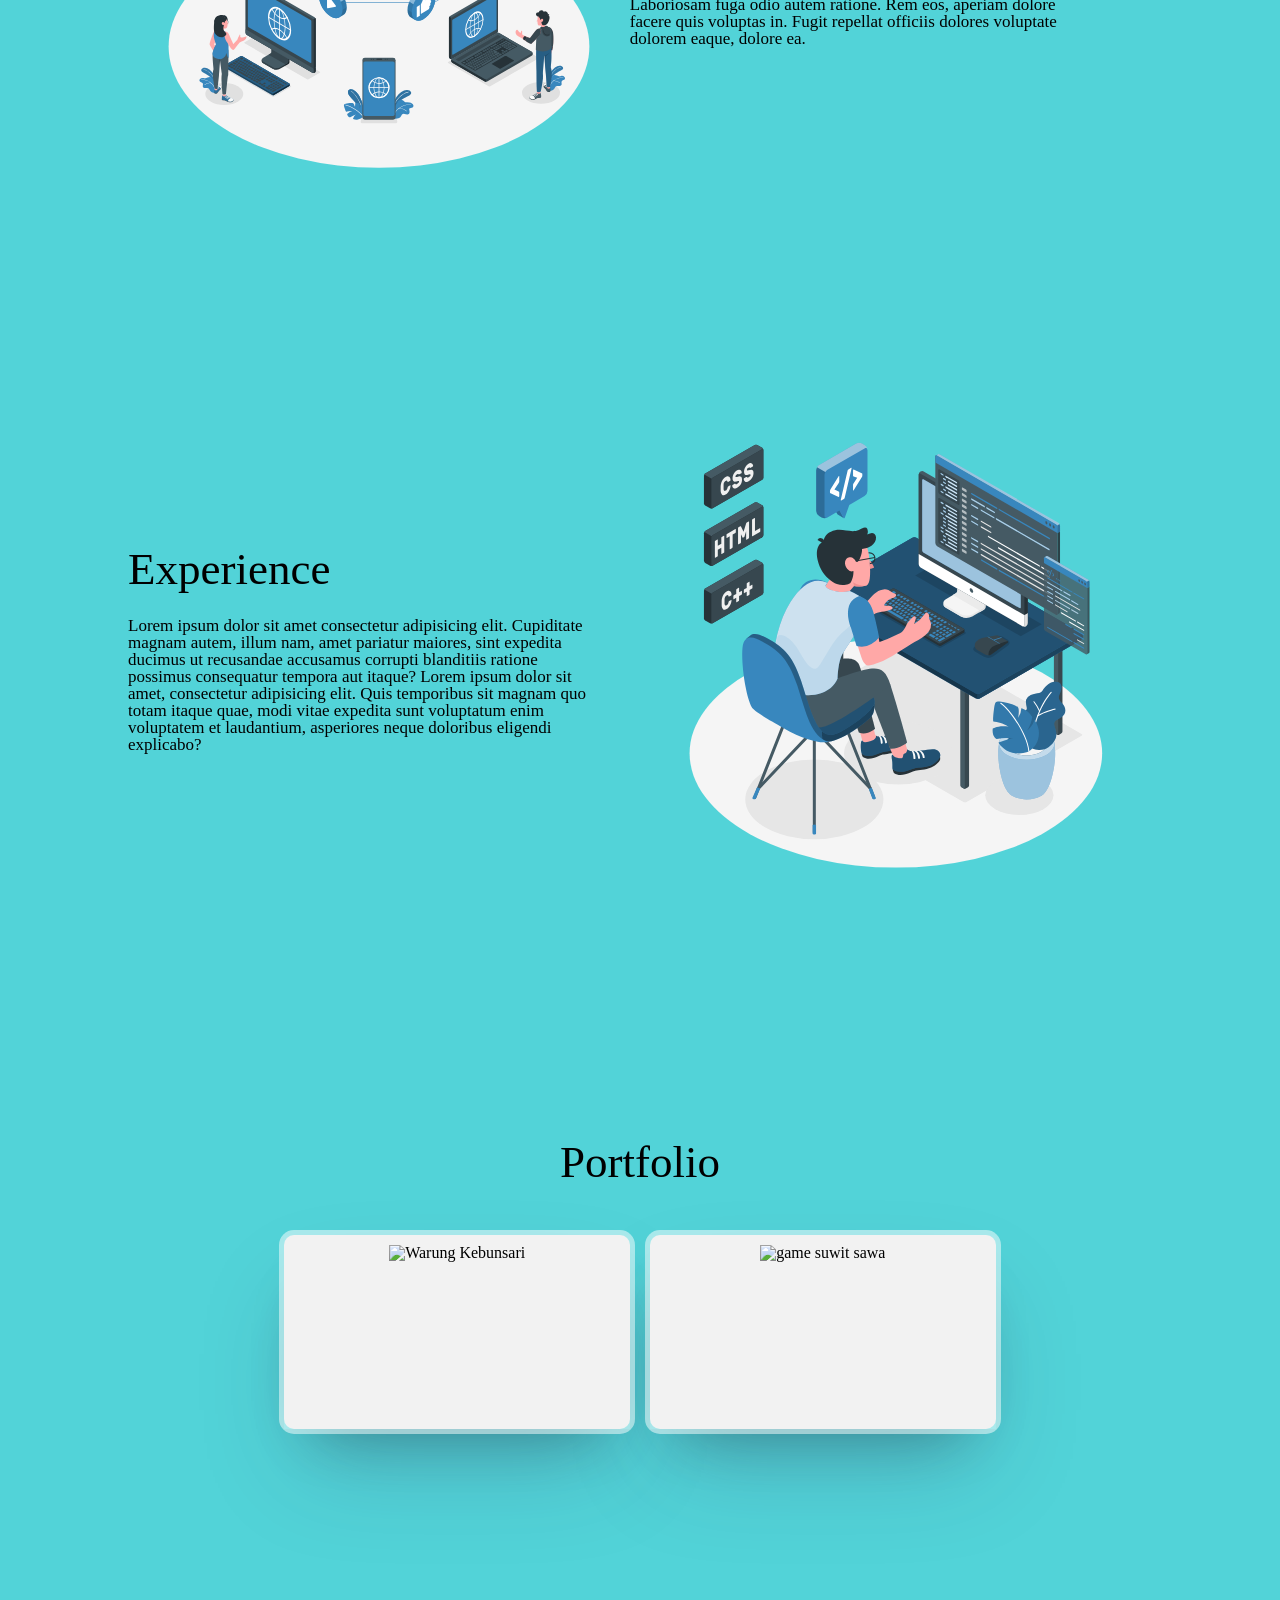
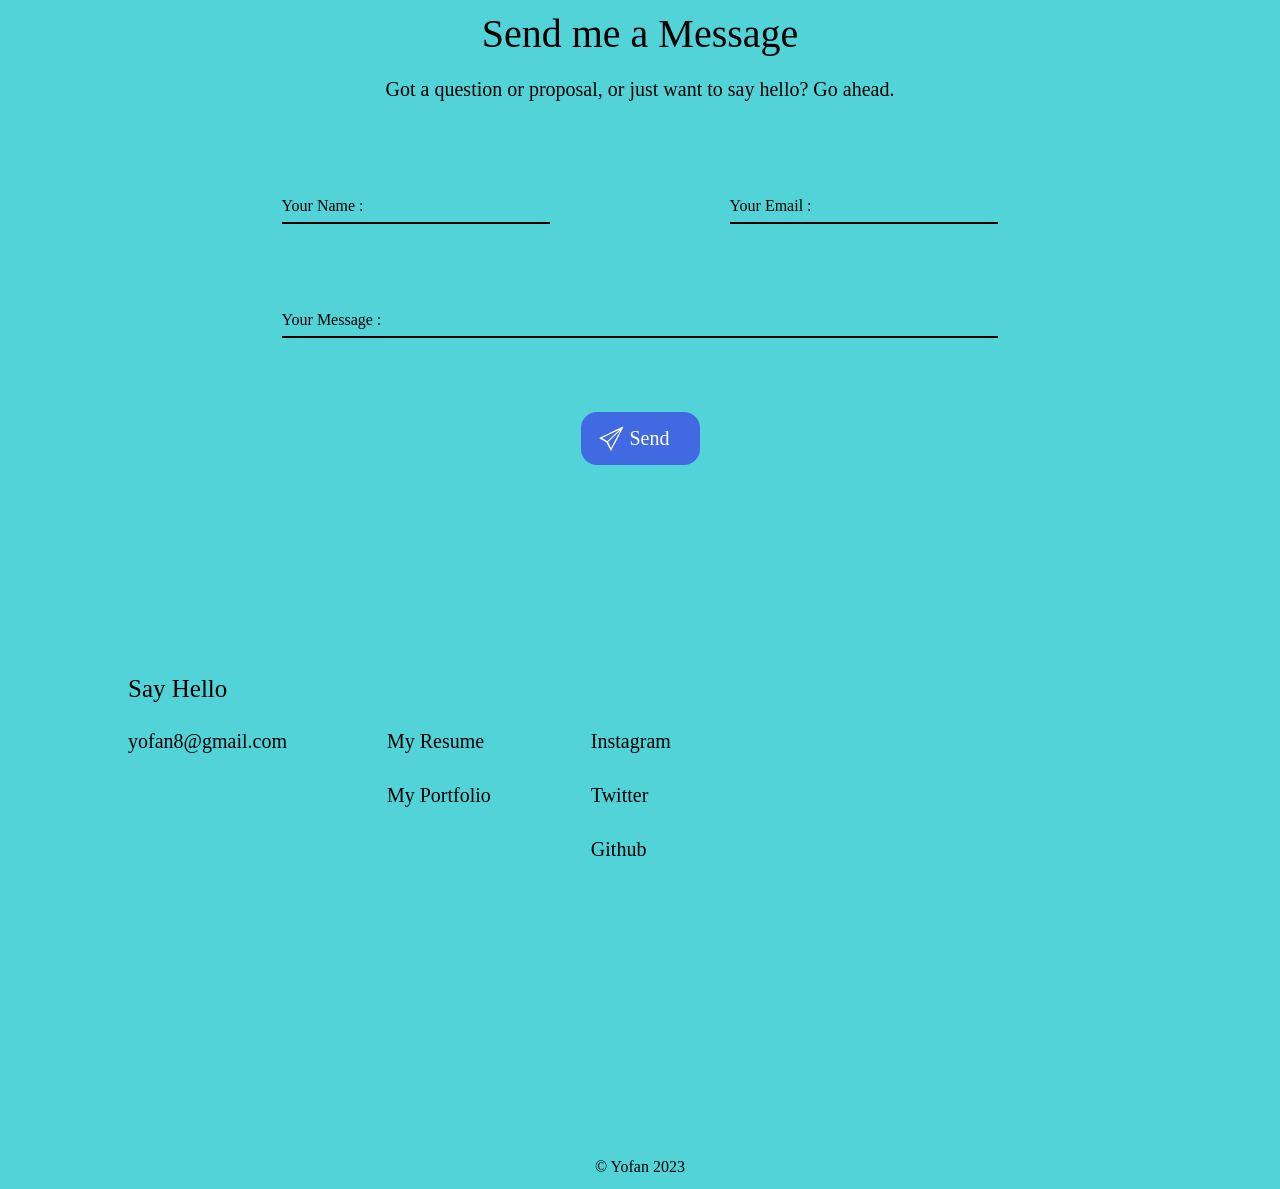
==== commit 65354417: "add animation typing" ====
--- a/index.html
+++ b/index.html
@@ -22,9 +22,9 @@
                 </ul>
                 <ul class="contact">
                     <li><p>CONTACT</p></li>
-                    <li><a href="">Instagram</a><img src="assets/chevron-right-svgrepo-com.svg" alt=""></li>
+                    <li><a href="https://www.instagram.com/yopan_8?utm_source=ig_web_button_share_sheet&igsh=OGQ5ZDc2ODk2ZA==">Instagram</a><img src="assets/chevron-right-svgrepo-com.svg" alt=""></li>
                     <li><a href="">Twitter</a><img src="assets/chevron-right-svgrepo-com.svg" alt=""></li>
-                    <li><a href="">Github</a><img src="assets/chevron-right-svgrepo-com.svg" alt=""></li>
+                    <li><a href="https://github.com/Yofannnn">Github</a><img src="assets/chevron-right-svgrepo-com.svg" alt=""></li>
                     <li><p>yofan8@gmail.com</p></li>
                 </ul>
             </div>
@@ -33,7 +33,7 @@
     <!-- header -->
     <header id="home">
         <div class="container-text">
-            <h1>FRONT END <br> DEVELOPER</h1>
+            <h1>FRONT END <br> DEV<span></span></h1>
             <h4>I like to craft solid and scalable frontend products with great user experiences.</h4>
         </div>
         <div class="container-pict">
@@ -77,13 +77,26 @@
         <h1>Portfolio</h1>
         <ul>
             <li>
-                <a target="_blank" href="Warung Kebunsari/index.html">
-                    <div class="pict">WARUNG KEBUNSARI</div>
-                    <div class="body-card">
-                        <h4>Warung Kebunsari</h4>
-                        <p>Landing Page</p>
+                <div class="card">
+                    <img src="https://raw.githubusercontent.com/Yofannnn/warung-kebunsari/main/img/logo.png" alt="Warung Kebunsari">
+                    <div class="card__content">
+                      <p class="card__title">Warung Kebunsari</p>
+                      <p class="card__description">This is a Landing Page of Warung Kebunsari.Build from HTML, CSS, and Javascript</p>
+                      <a class="card__button" target="_blank" href="https://raw.githubusercontent.com/Yofannnn/warung-kebunsari/main/index.html">Live Demo</a>
+                      <a class="card__button secondary" target="_blank" href="https://github.com/Yofannnn/warung-kebunsari">Source Code</a>
                     </div>
-                </a>
+                  </div>                  
+            </li>
+            <li>
+                <div class="card">
+                    <img src="https://raw.githubusercontent.com/Yofannnn/game-suwit-jawa/main/assets/orang.png" alt="game suwit sawa">
+                    <div class="card__content">
+                      <p class="card__title">Game Suwit Jawa</p>
+                      <p class="card__description">I got this program from YouTube WPU,this build from HTML, CSS, and Javascript</p>
+                      <a class="card__button" target="_blank" href="https://raw.githubusercontent.com/Yofannnn/game-suwit-jawa/main/GAMESUIT%202_0.html">Live Demo</a>
+                      <a class="card__button secondary" target="_blank" href="https://github.com/Yofannnn/game-suwit-jawa">Source Code</a>
+                    </div>
+                  </div>                  
             </li>
         </ul>
     </section>
@@ -132,9 +145,9 @@
                 <li><a href="">My Portfolio</a></li>
             </ul>
             <ul class="contact">
-                <li><a href="">Instagram</a></li>
+                <li><a href="https://www.instagram.com/yopan_8?utm_source=ig_web_button_share_sheet&igsh=OGQ5ZDc2ODk2ZA==">Instagram</a></li>
                 <li><a href="">Twitter</a></li>
-                <li><a href="">Github</a></li>
+                <li><a href="https://github.com/Yofannnn">Github</a></li>
             </ul>
         </div>
     </section>
--- a/index.css
+++ b/index.css
@@ -214,6 +214,28 @@
     font-size: 55px;
     padding-bottom: 20px;
 }
+header .container-text h1 span {
+  color: #000000;
+  position: relative;
+  padding-left: 2px;
+}
+header .container-text h1 span::before {
+  content: "";
+  height: 50px;
+  width: 2px;
+  position: absolute;
+  top: 50%;
+  right: -8px;
+  background: #000000;
+  transform: translateY(-45%);
+  animation: blink 0.9s infinite;
+}
+header .container-text h1 span.stop-blinking::before {
+  animation: none;
+}
+@keyframes blink {
+  50% { opacity: 0 }
+}
 header .container-text h4{
     font-size: 20px;
     width: 90%;
@@ -378,10 +400,8 @@
 }
 section#portfolio ul li{
     width: 30%;
-    height: fit-content;
     margin: 10px;
     transition: all .2s;
-    background-color: white;
     box-shadow: rgba(50, 50, 93, 0.25) 0px 50px 100px -20px, rgba(0, 0, 0, 0.3) 0px 30px 60px -30px;
 }
 section#portfolio ul li:hover{
@@ -391,36 +411,85 @@
 section#portfolio ul li:active{
     transform: scale(0.95);
 }
-section#portfolio ul li a{
-    text-decoration: none;
+section#portfolio ul li .card{
+  position: relative;
+  width: 100%;
+  aspect-ratio: 16/9;
+  background-color: #f2f2f2;
+  border-radius: 10px;
+  display: flex;
+  align-items: center;
+  justify-content: center;
+  overflow: hidden;
+  perspective: 1000px;
+  box-shadow: 0 0 0 5px #ffffff80;
+  transition: all 0.6s cubic-bezier(0.175, 0.885, 0.32, 1.275);
+}
+section#portfolio ul li .card img{
+  width: fit-content;
+  height: 90%;
+  transition: all .5s;
+}
+section#portfolio ul li .card__image {
+  width: 100%;
+  height: 100%;
+}
+section#portfolio ul li .card:hover {
+  transform: scale(1.05);
+  box-shadow: 0 8px 16px rgba(255, 255, 255, 0.2);
+}
+section#portfolio ul li .card .card__content {
+  position: absolute;
+  top: 0;
+  left: 0;
+  width: 100%;
+  height: 100%;
+  padding: 20px;
+  box-sizing: border-box;
+  background-color: #f2f2f2;
+  transform: rotateX(-90deg);
+  transform-origin: bottom;
+  transition: all 0.6s cubic-bezier(0.175, 0.885, 0.32, 1.275);
+}
+section#portfolio ul li .card:hover .card__content {
+  transform: rotateX(0deg);
+}
+section#portfolio ul li .card .card__title {
+  margin: 0;
+  font-size: 20px;
+  color: #333;
+  font-weight: 700;
+  transform: translateY(-5px);
+}
+section#portfolio ul li .card:hover img {
+  scale: 0;
+}
+section#portfolio ul li .card .card__description {
+  margin: 5px 0 10px;
+  font-size: 14px;
+  color: black;
+  line-height: 1.2;
+  height: 50%;
+  overflow: auto;
+}
+section#portfolio ul li .card .card__button {
+  padding: 14px;
+  border-radius: 8px;
+  background: var(--color2);
+  border: none;
+  color: white;
+  text-decoration: none;
+  display: inline-block;
+}
+section#portfolio ul li .card .secondary {
+  background: transparent;
+  color: var(--color2);
+  border: 1px solid var(--color2);
+}
+section#portfolio ul li .card .card__button:hover{
+    background-color: var(--color4);
     color: black;
-}
-section#portfolio ul li a .pict{
-    width: 95%;
-    height: 150px;
-    margin: 10px auto;
-    box-sizing: border-box;
-    border: 1px solid black;
-    text-align: center;
-    line-height: 150px;
-}
-section#portfolio ul li a .body-card{
-    width: 90%;
-    height: 60px;
-    margin: 10px auto;
-    /* background-color: green; */
-    display: flex;
-    flex-direction: column;
-    justify-content: center;
-    text-overflow: ellipsis;
-}
-section#portfolio ul li a .body-card h4{
-    font-size: 20px;
-    margin: 5px 5px;
-}
-section#portfolio ul li a .body-card p{
-    font-size: 17px;
-    margin: 5px 5px;
+    border: 1px solid var(--color4);
 }
 /* form */
 section#form{
@@ -665,39 +734,6 @@
     top: 70px;
 }
 
-
-
-/* loading */
-/* .loading-container{
-    width: 100%;
-    height: 100vh;
-    position: fixed;
-    top: 0;
-    z-index: 9999;
-    background-color: rgba(0, 0, 0, 0.9);
-    display: flex;
-    justify-content: center;
-    align-items: center;
-}
-.loading-container .loading-animation{
-    width: 200px;
-    height: 200px;
-    box-sizing: border-box;
-    border-radius: 50%;
-    border-top: 8px solid green;
-    animation: loading .5s linear infinite;
-}
-@keyframes loading{
-    0%{
-        transform: rotate(0deg);
-    }
-    100%{
-        transform: rotate(360deg);
-    }
-}
-.loading-container.hidden{
-    display: none;
-} */
 /* 3D tower loader made by: csozi | Website: www.csozi.hu*/
 .container-loader{
     width: 100%;
@@ -708,7 +744,7 @@
     display: flex;
     justify-content: center;
     align-items: center;
-    z-index: 999;
+    z-index: 9999999;
     transition: all .8s;
 }
 .container-loader.hidden{
@@ -881,7 +917,7 @@
         font-size: 35px;
     }
     section#portfolio ul li{
-        width: 80%;
+        width: 100%;
     }
     /* form */
     #form h1{
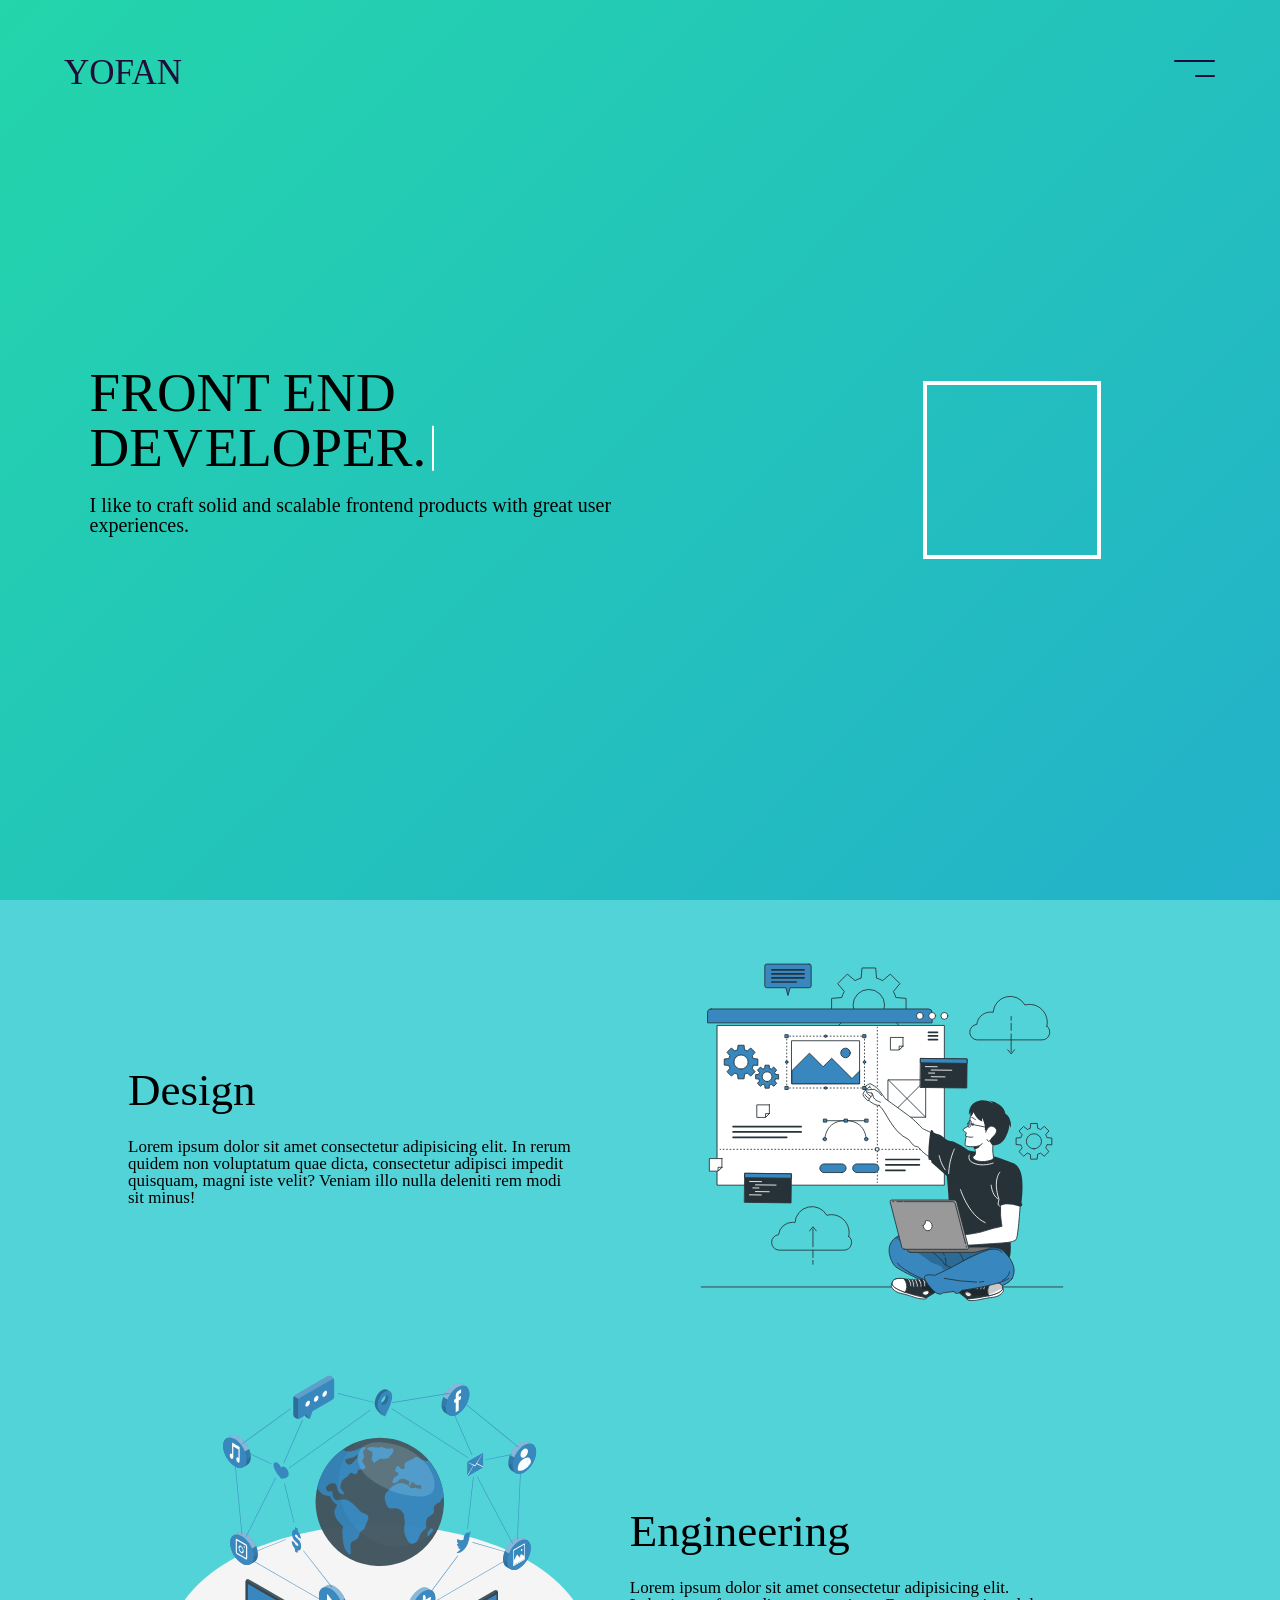
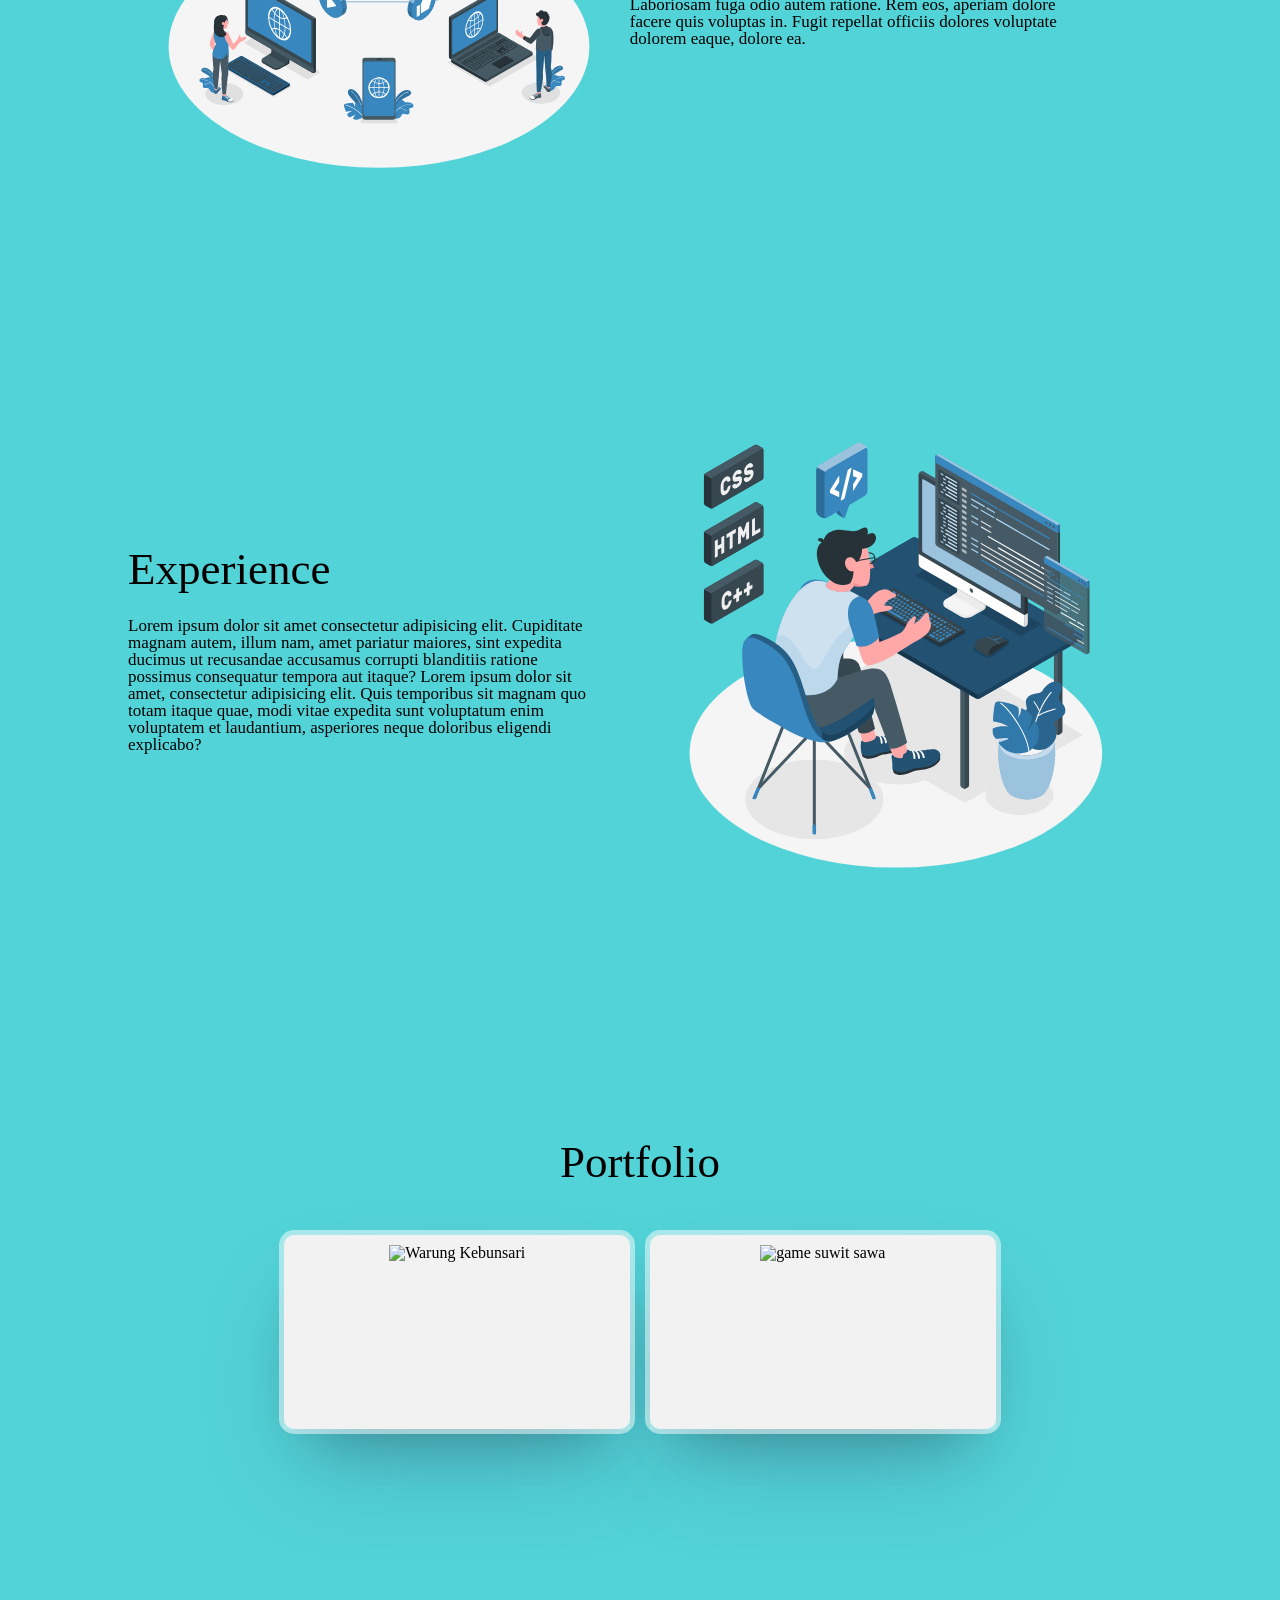
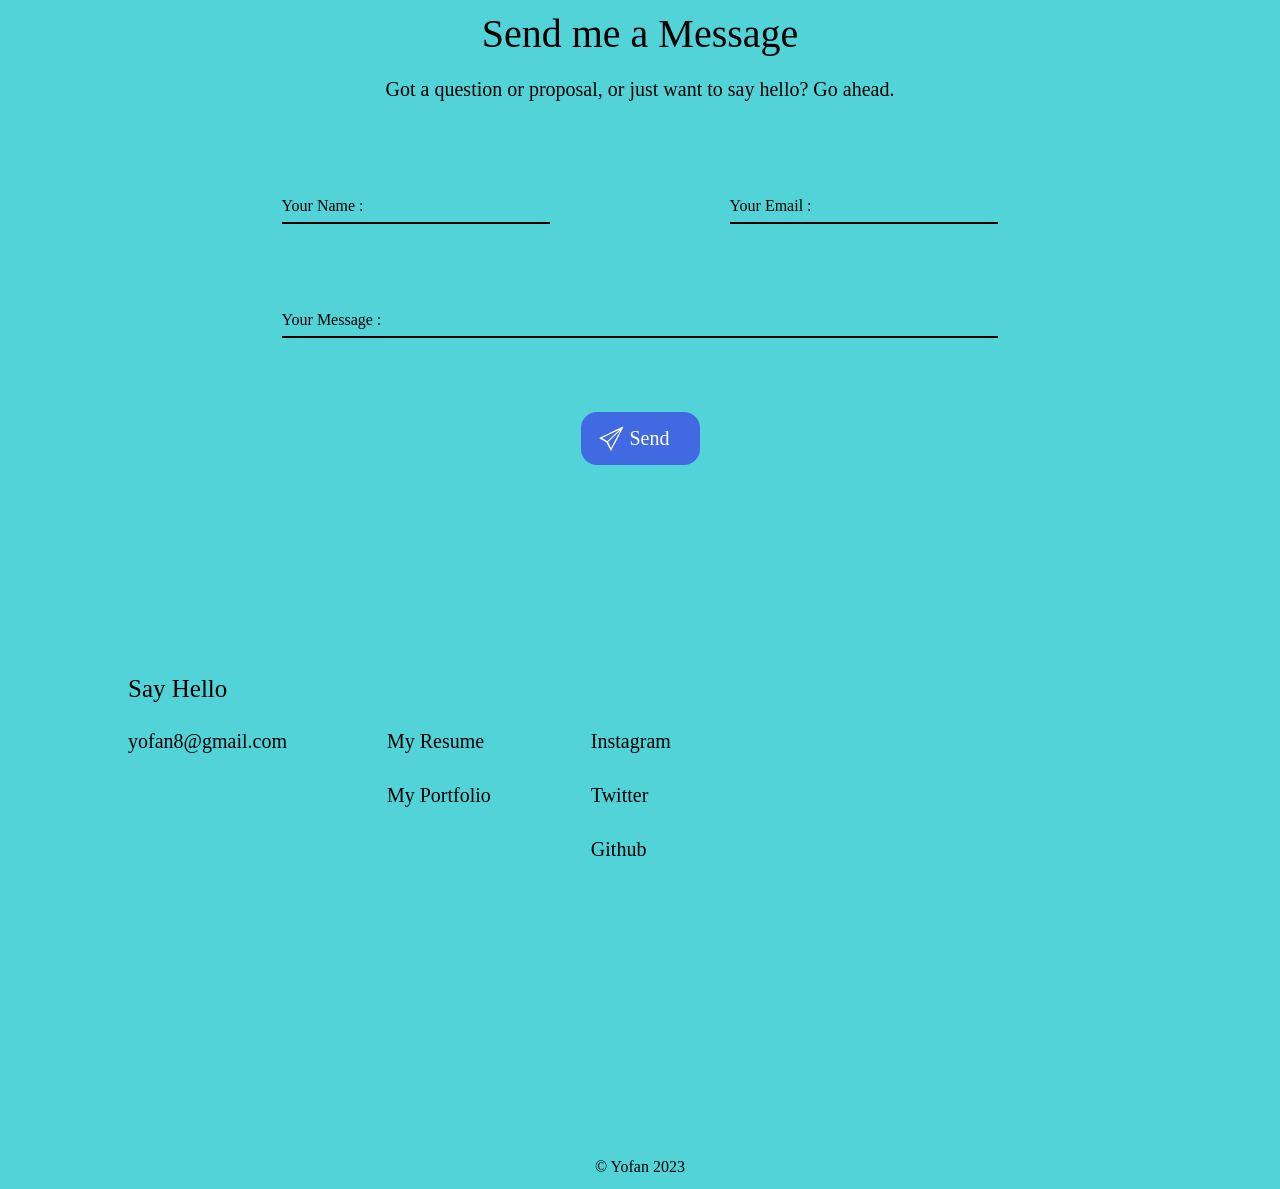
==== commit cb7d6ee1: "modify file" ====
--- a/index.html
+++ b/index.html
@@ -82,7 +82,7 @@
                     <div class="card__content">
                       <p class="card__title">Warung Kebunsari</p>
                       <p class="card__description">This is a Landing Page of Warung Kebunsari.Build from HTML, CSS, and Javascript</p>
-                      <a class="card__button" target="_blank" href="https://raw.githubusercontent.com/Yofannnn/warung-kebunsari/main/index.html">Live Demo</a>
+                      <a class="card__button" target="_blank" href="https://yofannnn.github.io/warung-kebunsari/">Live Demo</a>
                       <a class="card__button secondary" target="_blank" href="https://github.com/Yofannnn/warung-kebunsari">Source Code</a>
                     </div>
                   </div>                  
@@ -93,7 +93,7 @@
                     <div class="card__content">
                       <p class="card__title">Game Suwit Jawa</p>
                       <p class="card__description">I got this program from YouTube WPU,this build from HTML, CSS, and Javascript</p>
-                      <a class="card__button" target="_blank" href="https://raw.githubusercontent.com/Yofannnn/game-suwit-jawa/main/GAMESUIT%202_0.html">Live Demo</a>
+                      <a class="card__button" target="_blank" href="https://yofannnn.github.io/game-suwit-jawa/">Live Demo</a>
                       <a class="card__button secondary" target="_blank" href="https://github.com/Yofannnn/game-suwit-jawa">Source Code</a>
                     </div>
                   </div>                  
@@ -163,28 +163,9 @@
         <div class="loading-animation"></div>
     </div> -->
     <div class="container-loader">
-        <div class="loader">
-            <div class="box box-1">
-              <div class="side-left"></div>
-              <div class="side-right"></div>
-              <div class="side-top"></div>
-            </div>
-            <div class="box box-2">
-              <div class="side-left"></div>
-              <div class="side-right"></div>
-              <div class="side-top"></div>
-            </div>
-            <div class="box box-3">
-              <div class="side-left"></div>
-              <div class="side-right"></div>
-              <div class="side-top"></div>
-            </div>
-            <div class="box box-4">
-              <div class="side-left"></div>
-              <div class="side-right"></div>
-              <div class="side-top"></div>
-            </div>
-          </div>
+        <svg viewBox="25 25 50 50">
+            <circle r="20" cy="50" cx="50"></circle>
+          </svg>
     </div>
 
 
--- a/index.css
+++ b/index.css
@@ -105,9 +105,6 @@
 nav .btn .menu-icon span:last-child {
     width: 50%;
 }
-nav .btn .menu-icon:hover span:last-child {
-    width: 99%;
-}
 nav .btn .menu-icon span.show:first-child {
     background-color: var(--color3);
     transform: rotate(45deg) translateY(10px);
@@ -187,8 +184,8 @@
     justify-content: end;
     /* background: linear-gradient(-45deg, #ee7752, #e73c7e, #23a6d5, #23d5ab); */
     background: linear-gradient(-45deg, #ee7752, #e73c7e, #23a6d5, #23d5ab);
-	background-size: 400% 400%;
-	animation: gradient 10s ease infinite;
+	  background-size: 400% 400%;
+	  animation: gradient 10s ease infinite;
     overflow: hidden;
 }
 @keyframes gradient {
@@ -221,12 +218,12 @@
 }
 header .container-text h1 span::before {
   content: "";
-  height: 50px;
+  height: 45px;
   width: 2px;
   position: absolute;
-  top: 50%;
+  top: 48%;
   right: -8px;
-  background: #000000;
+  background: white;
   transform: translateY(-45%);
   animation: blink 0.9s infinite;
 }
@@ -733,134 +730,54 @@
     position: relative;
     top: 70px;
 }
-
-/* 3D tower loader made by: csozi | Website: www.csozi.hu*/
+/* load animation */
 .container-loader{
-    width: 100%;
-    height: 100vh;
-    background-color: black;
-    position: fixed;
-    top: 0;
-    display: flex;
-    justify-content: center;
-    align-items: center;
-    z-index: 9999999;
-    transition: all .8s;
+  width: 100vw;
+  height: 100vh;
+  top: 0;
+  position: fixed;
+  background-color: #000000;
+  z-index: 99999999999;
+  display: flex;
+  justify-content: center;
+  transition: all .6s;
 }
 .container-loader.hidden{
-    transform: translateY(-100%);
-}
-.loader {
-  scale: 3;
-  height: 50px;
-  width: 40px;
-}
-.box {
-  position: relative;
-  opacity: 0;
-  left: 10px;
-}
-.side-left {
-  position: absolute;
-  background-color: #286cb5;
-  width: 19px;
-  height: 5px;
-  transform: skew(0deg, -25deg);
-  top: 14px;
-  left: 10px;
-}
-.side-right {
-  position: absolute;
-  background-color: #2f85e0;
-  width: 19px;
-  height: 5px;
-  transform: skew(0deg, 25deg);
-  top: 14px;
-  left: -9px;
-}
-.side-top {
-  position: absolute;
-  background-color: #5fa8f5;
-  width: 20px;
-  height: 20px;
-  rotate: 45deg;
-  transform: skew(-20deg, -20deg);
-}
-.box-1 {
-  animation: from-left 1s infinite;
-}
-.box-2 {
-  animation: from-right 1s infinite;
-  animation-delay: .25s;
-}
-.box-3 {
-  animation: from-left 1s infinite;
-  animation-delay: .5s;
-}
-.box-4 {
-  animation: from-right 1s infinite;
-  animation-delay: .75s;
-}
-@keyframes from-left {
+  transform: translateY(-100%);
+  opacity: .1;
+}
+.container-loader svg {
+  width: 5em;
+  transform-origin: center;
+  animation: rotate4 2s linear infinite;
+ }
+ .container-loader svg circle {
+  fill: none;
+  stroke: var(--color3);
+  stroke-width: 2;
+  stroke-dasharray: 1, 200;
+  stroke-dashoffset: 0;
+  stroke-linecap: round;
+  animation: dash4 1.5s ease-in-out infinite;
+ }
+ @keyframes rotate4 {
+  100% {
+   transform: rotate(360deg);
+  }
+ }
+ @keyframes dash4 {
   0% {
-    z-index: 20;
-    opacity: 0;
-    translate: -20px -6px;
+   stroke-dasharray: 1, 200;
+   stroke-dashoffset: 0;
   }
-  20% {
-    z-index: 10;
-    opacity: 1;
-    translate: 0px 0px;
-  }
-  40% {
-    z-index: 9;
-    translate: 0px 4px;
-  }
-  60% {
-    z-index: 8;
-    translate: 0px 8px;
-  }
-  80% {
-    z-index: 7;
-    opacity: 1;
-    translate: 0px 12px;
+  50% {
+   stroke-dasharray: 90, 200;
+   stroke-dashoffset: -35px;
   }
   100% {
-    z-index: 5;
-    translate: 0px 30px;
-    opacity: 0;
+   stroke-dashoffset: -125px;
   }
-}
-@keyframes from-right {
-  0% {
-    z-index: 20;
-    opacity: 0;
-    translate: 20px -6px;
-  }
-  20% {
-    z-index: 10;
-    opacity: 1;
-    translate: 0px 0px;
-  }
-  40% {
-    z-index: 9;
-    translate: 0px 4px;
-  }
-  60% {
-    z-index: 8;
-    translate: 0px 8px;
-  }
-  80% {
-    z-index: 7;
-    opacity: 1;
-    translate: 0px 12px;
-  }
-  100% {
-    z-index: 5;
-    translate: 0px 30px;
-    opacity: 0;
-  }
-}
+ }
 
 /* breakpoint */
 @media only screen and (max-width: 900px){}
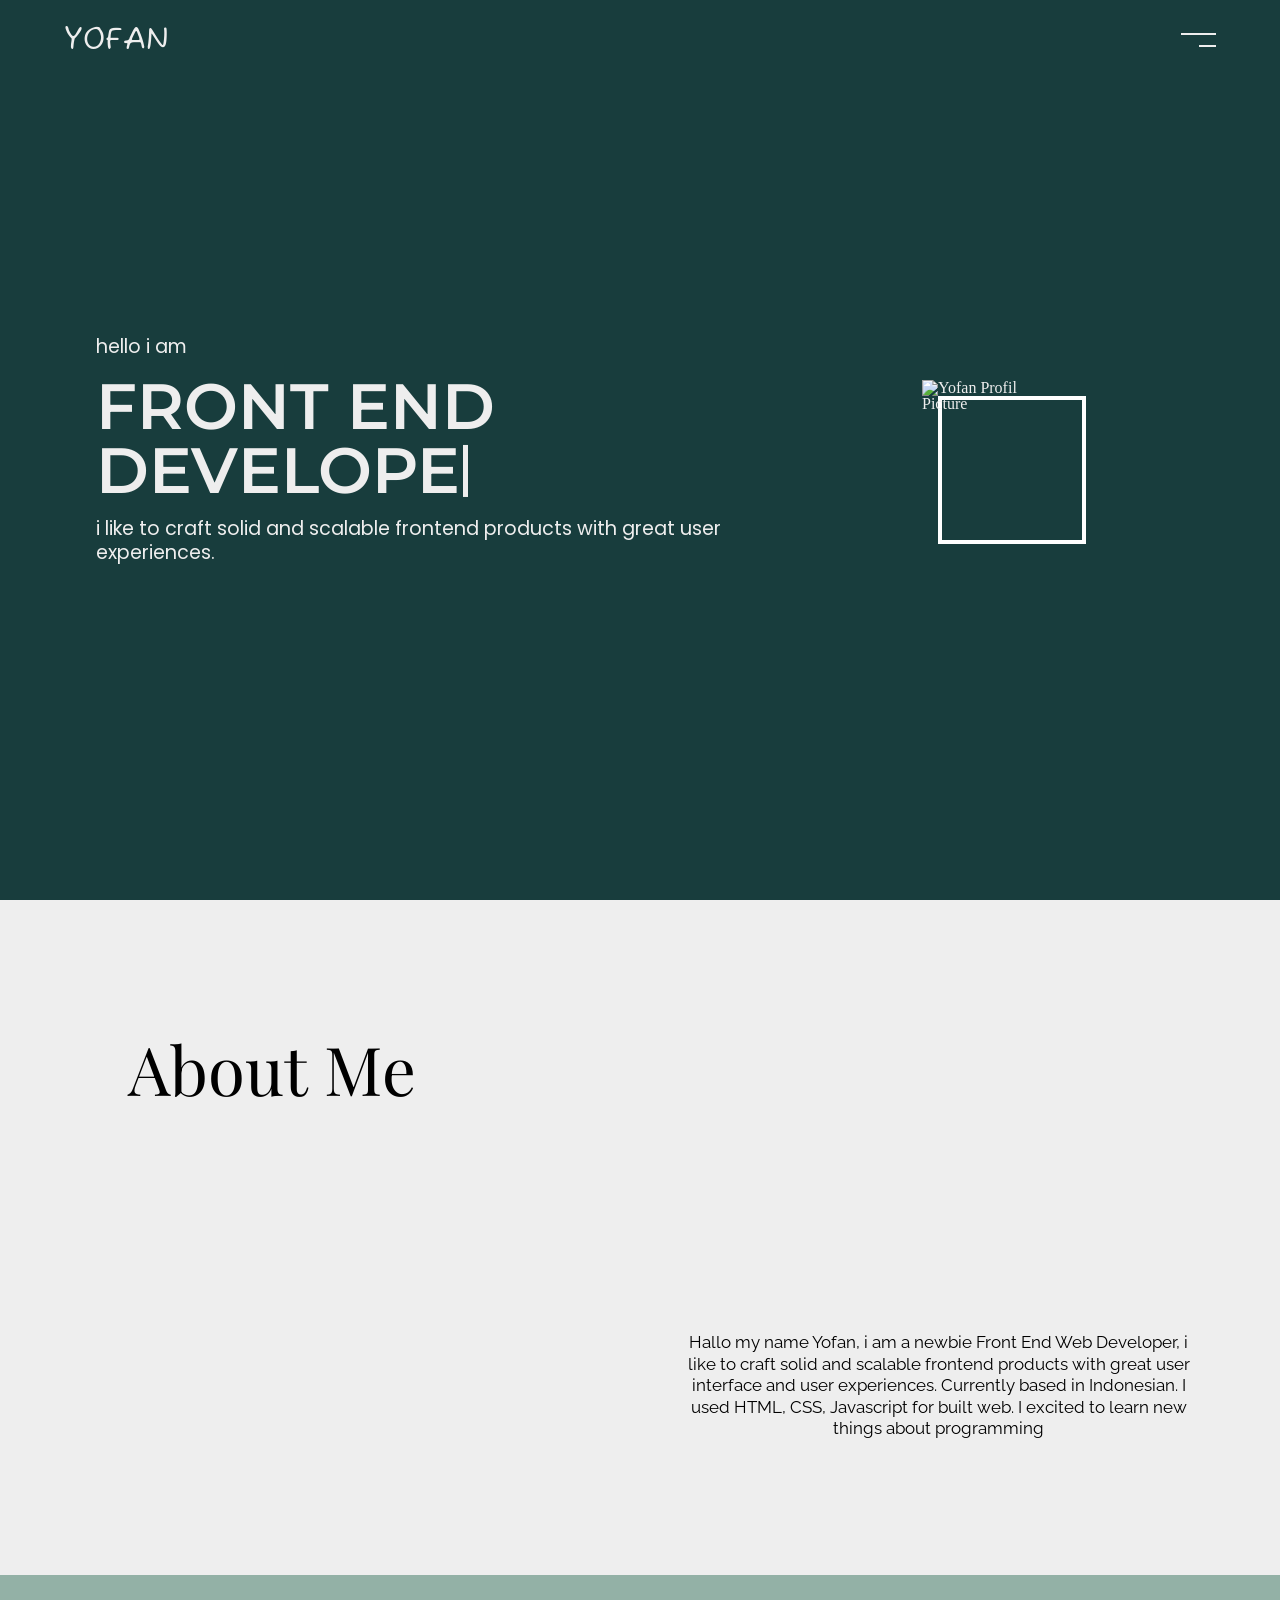
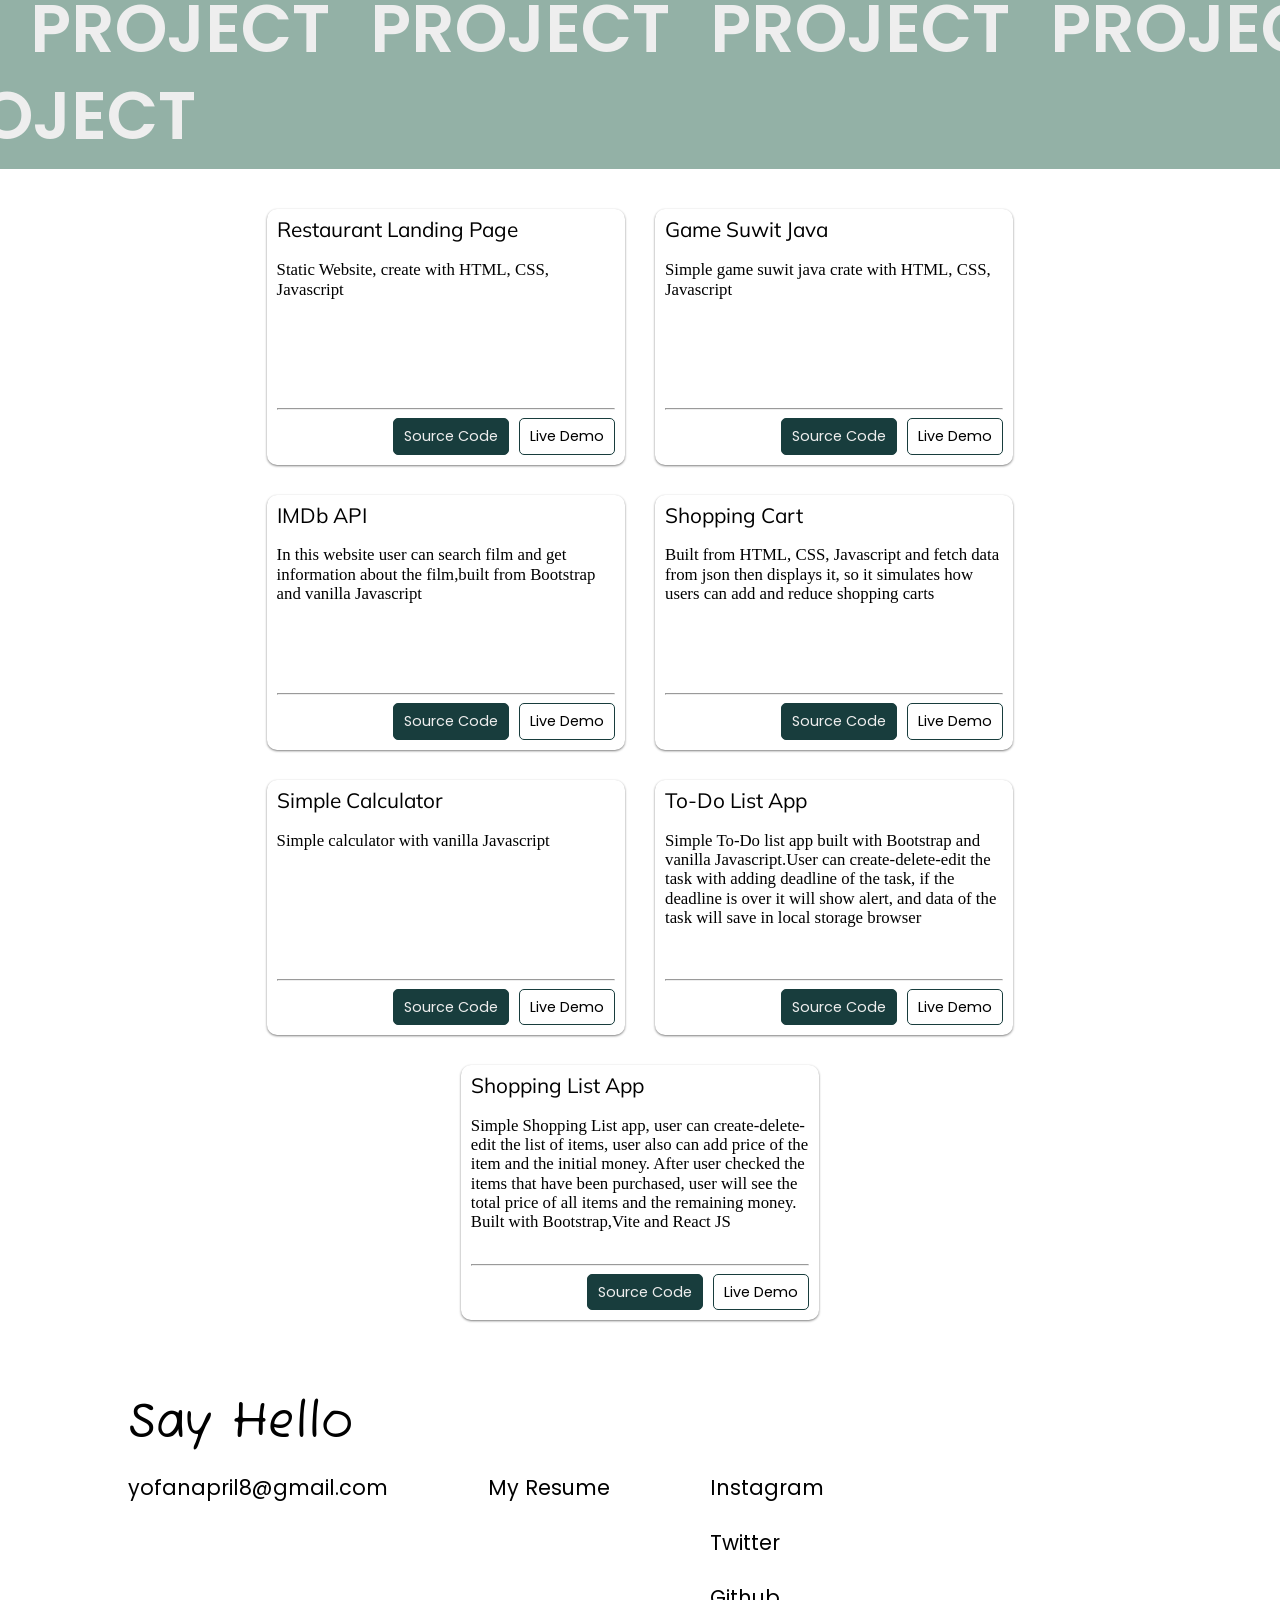
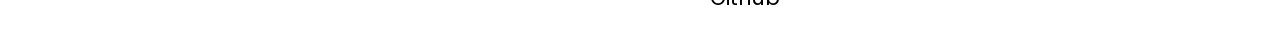
==== commit ca259f7a: "initial commit" ====
--- a/index.html
+++ b/index.html
@@ -3,173 +3,94 @@
 <head>
     <meta charset="UTF-8">
     <meta name="viewport" content="width=device-width, initial-scale=1.0">
-    <link rel="stylesheet" href="index.css">
+    <link rel="stylesheet" href="style.css">
+    <link rel="preconnect" href="https://fonts.googleapis.com">
+    <link rel="preconnect" href="https://fonts.gstatic.com" crossorigin>
+    <link href="https://fonts.googleapis.com/css2?family=Fuzzy+Bubbles:wght@400;700&family=Montserrat:ital,wght@0,100..900;1,100..900&family=Mulish:ital,wght@0,200..1000;1,200..1000&family=Playfair+Display:ital,wght@0,400..900;1,400..900&family=Poppins:ital,wght@0,100;0,200;0,300;0,400;0,500;0,600;0,700;0,800;0,900;1,100;1,200;1,300;1,400;1,500;1,600;1,700;1,800;1,900&family=Raleway:ital,wght@0,100..900;1,100..900&display=swap" rel="stylesheet">
     <title>Yofan</title>
 </head>
-<body>
-    <!-- navbar -->
+<body class="stop">
     <nav>
-        <h1><a href="">YOFAN</a></h1>
-        <div class="btn">
-            <div class="menu-icon">
-                <span></span>
-                <span></span>
-            </div>
-            <div class="container">
-                <ul class="aboutMe">
-                    <li><a href="">My Resume</a><img src="assets/chevron-right-svgrepo-com.svg" alt=""></li>
-                    <li><a href="#portfolio">My Portfolio</a><img src="assets/chevron-right-svgrepo-com.svg" alt=""></li>
-                </ul>
-                <ul class="contact">
-                    <li><p>CONTACT</p></li>
-                    <li><a href="https://www.instagram.com/yopan_8?utm_source=ig_web_button_share_sheet&igsh=OGQ5ZDc2ODk2ZA==">Instagram</a><img src="assets/chevron-right-svgrepo-com.svg" alt=""></li>
-                    <li><a href="">Twitter</a><img src="assets/chevron-right-svgrepo-com.svg" alt=""></li>
-                    <li><a href="https://github.com/Yofannnn">Github</a><img src="assets/chevron-right-svgrepo-com.svg" alt=""></li>
-                    <li><p>yofan8@gmail.com</p></li>
-                </ul>
+        <a href="" class="name">YOFAN</a>
+        <div class="hamburger">
+            <span></span>
+            <span></span>
+        </div>
+        <div class="menu-slide">
+            <div class="menu-wrapped">
+                <div class="navigation-page">
+                    <div class="wrapped">
+                        <a href="#about">About</a>
+                        <a href="#projects">Project</a>
+                        <a href="">Experience</a>
+                        <a href="">Resume</a>
+                    </div>  
+                </div>
+                <div class="navigation-contact">
+                    <div class="wrapped">
+                        <a href="https://www.instagram.com/yopan_8" target="_blank">Instagram</a>
+                        <a href="https://twitter.com/yofan_8" target="_blank">Twitter</a>
+                        <a href="https://github.com/Yofannnn" target="_blank">Github</a>
+                        <a href="mailto:yofanapril8@gmail.com">Email</a>
+                    </div>
+                </div>
             </div>
         </div>
     </nav>
-    <!-- header -->
-    <header id="home">
-        <div class="container-text">
-            <h1>FRONT END <br> DEV<span></span></h1>
-            <h4>I like to craft solid and scalable frontend products with great user experiences.</h4>
-        </div>
-        <div class="container-pict">
-            <div class="box-shadow"><div class="img"></div></div>
+    <header>
+        <div class="container">
+            <div class="text">
+                <p>hello i am</p>
+                <h1>FRONT END <br> DEV<span></span></h1>
+                <p>i like to craft solid and scalable frontend products with great user experiences.</p>
+            </div>
+            <div class="img">
+                <div class="wrapped">
+                   <img src="https://pbs.twimg.com/profile_images/1769409132963270656/EaROqPvo_400x400.jpg" alt="Yofan Profil Picture">
+                </div>
+            </div>
         </div>
     </header>
-    <!-- about -->
-    <article id="about">
-        <div class="container">
-            <div class="content one">
-                <h2>Design</h2>
-                <p>Lorem ipsum dolor sit amet consectetur adipisicing elit. In rerum quidem non voluptatum quae dicta, consectetur adipisci impedit quisquam, magni iste velit? Veniam illo nulla deleniti rem modi sit minus!</p>
+    <section id="about" class="about">
+        <div class="title-wrapped">
+            <h1>About Me</h1>
+        </div>
+        <div class="text-wrapped">
+            <p></p>
+            <p>Hallo my name Yofan, i am a newbie Front End Web Developer, i like to craft solid and scalable frontend products with great user interface and user experiences. Currently based in Indonesian. I used HTML, CSS, Javascript for built web. I excited to learn new things about programming</p>
+        </div>
+    </section>
+    <section id="projects" class="projects">
+        <div class="title">
+            <div class="title-wrapped-right">
+                <span>PROJECT</span><span>PROJECT</span><span>PROJECT</span><span>PROJECT</span><span>PROJECT</span><span>PROJECT</span><span>PROJECT</span>
             </div>
-            <div class="svg one">
-                <img src="assets/website-creator-animate.svg" alt="">
-                <a target="_blank" href="https://storyset.com/illustration/website-creator/bro#3887BEFF&hide=&hide=false">SVG by : Web illustrations by Storyset</a>
+            <div class="title-wrapped-left">
+                <span>PROJECT</span><span>PROJECT</span><span>PROJECT</span><span>PROJECT</span><span>PROJECT</span><span>PROJECT</span><span>PROJECT</span>
             </div>
         </div>
-        <div class="container">
-            <div class="svg two">
-                <img src="assets/online-world-animate.svg" alt="">
-                <a target="_blank" href="https://storyset.com/illustration/online-world/amico#3887BEFF&hide=&hide=false">SVG by : Web illustrations by Storyset</a>
-            </div>
-            <div class="content two">
-                <h2>Engineering</h2>
-                <p>Lorem ipsum dolor sit amet consectetur adipisicing elit. Laboriosam fuga odio autem ratione. Rem eos, aperiam dolore facere quis voluptas in. Fugit repellat officiis dolores voluptate dolorem eaque, dolore ea.</p>
-            </div>
-        </div>
-    </article>
-    <section id="experience">
         <div class="content">
-            <h2>Experience</h2>
-            <p>Lorem ipsum dolor sit amet consectetur adipisicing elit. Cupiditate magnam autem, illum nam, amet pariatur maiores, sint expedita ducimus ut recusandae accusamus corrupti blanditiis ratione possimus consequatur tempora aut itaque? Lorem ipsum dolor sit amet, consectetur adipisicing elit. Quis temporibus sit magnam quo totam itaque quae, modi vitae expedita sunt voluptatum enim voluptatem et laudantium, asperiores neque doloribus eligendi explicabo?</p>
-        </div>
-        <div class="svg">
-            <img src="assets/programming-animate.svg" alt="">
-            <a target="_blank" href="https://storyset.com/illustration/programming/amico#3887BEFF&hide=&hide=false">SVG by : Web illustrations by Storyset</a>
         </div>
     </section>
-    <section id="portfolio">
-        <h1>Portfolio</h1>
-        <ul>
-            <li>
-                <div class="card">
-                    <img src="https://raw.githubusercontent.com/Yofannnn/warung-kebunsari/main/img/logo.png" alt="Warung Kebunsari">
-                    <div class="card__content">
-                      <p class="card__title">Warung Kebunsari</p>
-                      <p class="card__description">This is a Landing Page of Warung Kebunsari.Build from HTML, CSS, and Javascript</p>
-                      <a class="card__button" target="_blank" href="https://yofannnn.github.io/warung-kebunsari/">Live Demo</a>
-                      <a class="card__button secondary" target="_blank" href="https://github.com/Yofannnn/warung-kebunsari">Source Code</a>
-                    </div>
-                  </div>                  
-            </li>
-            <li>
-                <div class="card">
-                    <img src="https://raw.githubusercontent.com/Yofannnn/game-suwit-jawa/main/assets/orang.png" alt="game suwit sawa">
-                    <div class="card__content">
-                      <p class="card__title">Game Suwit Jawa</p>
-                      <p class="card__description">I got this program from YouTube WPU,this build from HTML, CSS, and Javascript</p>
-                      <a class="card__button" target="_blank" href="https://yofannnn.github.io/game-suwit-jawa/">Live Demo</a>
-                      <a class="card__button secondary" target="_blank" href="https://github.com/Yofannnn/game-suwit-jawa">Source Code</a>
-                    </div>
-                  </div>                  
-            </li>
-        </ul>
-    </section>
-    <!-- form -->
-    <section id="form">
-        <h1>Send me a Message</h1>
-        <p>Got a question or proposal, or just want to say hello? Go ahead.</p>
-        <div class="container-form">
-            <form class="name" action="">
-                <div class="input-field">
-                  <input type="text" id="name" required />
-                  <label for="name">Your Name :</label>
-                </div>
-              </form>
-              <form class="email" action="">
-                <div class="input-field">
-                  <input type="text" id="email" required />
-                  <label for="email">Your Email :</label>
-                </div>
-              </form>
-              <form class="text" action="">
-                <div class="input-field">
-                  <input type="text" id="message" required />
-                  <label for="message">Your Message :</label>
-                </div>
-              </form>
-              <button>
-                <div class="svg-wrapper-container">
-                  <div class="svg-wrapper">
-                    <img src="assets/send-email-svgrepo-com.svg" alt="">
-                  </div>
-                </div>
-                <span>Send</span>
-              </button>
-              
-        </div>
-    </section>
-    <section id="footer">
-        <h3>Say Hello</h3>
+    <footer>
+        <h1>Say Hello</h1>
         <div class="container">
             <ul class="gmail">
-                <li>yofan8@gmail.com</li>
+                <li><a href="mailto:yofanapril8@gmail.com">yofanapril8@gmail.com</a></li>
             </ul>
             <ul class="about-me">
                 <li><a href="">My Resume</a></li>
-                <li><a href="">My Portfolio</a></li>
             </ul>
             <ul class="contact">
-                <li><a href="https://www.instagram.com/yopan_8?utm_source=ig_web_button_share_sheet&igsh=OGQ5ZDc2ODk2ZA==">Instagram</a></li>
-                <li><a href="">Twitter</a></li>
+                <li><a href="https://www.instagram.com/yopan_8">Instagram</a></li>
+                <li><a href="https://twitter.com/yofan_8">Twitter</a></li>
                 <li><a href="https://github.com/Yofannnn">Github</a></li>
             </ul>
         </div>
-    </section>
-    <!-- footer -->
-    <footer>
-        <div class='air air1'><center>©️ Yofan 2023</center></div>
-        <div class='air air2'></div>
-        <div class='air air3'></div>
-        <div class='air air4'></div>
     </footer>
 
-    <!-- <div class="loading-container">
-        <div class="loading-animation"></div>
-    </div> -->
-    <div class="container-loader">
-        <svg viewBox="25 25 50 50">
-            <circle r="20" cy="50" cx="50"></circle>
-          </svg>
-    </div>
+    <div class="container-loader"><div class="loader"></div></div>
 
-
-    <script src="index.js"></script>
-
+    <script src="script.js"></script>
 </body>
-</html>+</html>
--- a/style.css
+++ b/style.css
@@ -0,0 +1,655 @@
+html, body, div, span, applet, object, iframe,
+h1, h2, h3, h4, h5, h6, p, blockquote, pre,
+a, abbr, acronym, address, big, cite, code,
+del, dfn, em, img, ins, kbd, q, s, samp,
+small, strike, strong, sub, sup, tt, var,
+b, u, i, center,
+dl, dt, dd, ol, ul, li,
+fieldset, form, label, legend,
+table, caption, tbody, tfoot, thead, tr, th, td,
+article, aside, canvas, details, embed, 
+figure, figcaption, footer, header, hgroup, 
+menu, nav, output, ruby, section, summary,
+time, mark, audio, video {
+	margin: 0;
+	padding: 0;
+	border: 0;
+	font-size: 100%;
+	font: inherit;
+	vertical-align: baseline;
+}
+/* HTML5 display-role reset for older browsers */
+article, aside, details, figcaption, figure, 
+footer, header, hgroup, menu, nav, section {
+	display: block;
+}
+body {
+	line-height: 1;
+}
+ol, ul {
+	list-style: none;
+}
+blockquote, q {
+	quotes: none;
+}
+blockquote:before, blockquote:after,
+q:before, q:after {
+	content: '';
+	content: none;
+}
+table {
+	border-collapse: collapse;
+	border-spacing: 0;
+}
+a {
+    color: inherit;
+    text-decoration: none;
+}
+body{
+    overflow-x: hidden;
+}
+
+body::-webkit-scrollbar {
+    width: 0;
+}
+body::-webkit-scrollbar-thumb {
+    background: transparent;
+}
+
+:root{
+    --colorBlack: #000000;
+    --colorWhite: #EEEEEE;
+    --color1: #183D3D;
+    --color2: #5C8374;
+    --color3: #93B1A6;
+}
+
+/* to stop scroll */
+body.stop{
+    overflow: hidden;
+}
+
+/* navbar */
+nav{
+    position: absolute;
+    top: 0;
+    width: 100%;
+    height: 80px;
+    display: flex;
+    flex-direction: row;
+    justify-content: space-between;
+    align-items: center;
+}
+nav a.name{
+    font-size: 2rem;
+    margin-left: 5%;
+    position: relative;
+    color: var(--colorWhite);
+    font-family: "Fuzzy Bubbles", sans-serif;
+}
+nav a.name::before{
+	content: 'YOFAN';
+	position: absolute;
+    top: 0;
+    height: 0;
+    overflow: hidden;
+	transition: .5s ease;
+
+    background-image: linear-gradient(
+     -225deg,
+     #F8F6F4 0%,
+     #E3F4F4 29%,
+     #D2E9E9 67%,
+     #C4DFDF 100%
+   );
+   background-size: auto auto;
+   background-clip: border-box;
+   background-size: 200% auto;
+   background-clip: text;
+   -webkit-background-clip: text;
+   -webkit-text-fill-color: transparent;
+    animation: textclip 2s linear infinite;
+    display: inline-block;
+}
+nav a.name:hover::before{
+    height: 100%;
+}
+@keyframes textclip {
+    to {
+      background-position: 200% center;
+    }
+}
+nav .hamburger{
+    width: 35px;
+    height: 35px;
+    display: flex;
+    flex-direction: column;
+    justify-content: space-evenly;
+    align-items: end;
+    margin-right: 5%;
+    z-index: 999999;
+}
+nav .hamburger span{
+    height: 2px;
+    background-color: var(--colorWhite);
+    transition: all .4s ease-out;
+    position: relative;
+}
+nav .hamburger span::before {
+	content: '';
+	position: absolute;
+	top: 0;
+	height: 2px;
+	width: 0%;
+	background-color: var(--color3);
+	transition: .5s ease;
+}
+nav .hamburger:hover span::before {
+    width: 100%;
+    right: 0;
+}
+nav .hamburger span:first-child{
+    width: 100%;
+}
+nav .hamburger span:last-child{
+    width: 50%;
+}
+nav .hamburger span:first-child.active{
+    width: 80%;
+    transform: rotate(-45deg) translate(-4px, 5.5px);
+    background-color: var(--color3);
+}
+nav .hamburger span:last-child.active{
+    width: 80%;
+    transform: rotate(45deg) translate(-3.5px, -4.5px);
+    background-color: var(--color3);
+}
+nav .menu-slide{
+    position: absolute;
+    width: 100%;
+    height: 100vh;
+    background-color: rgb(0, 0, 0);
+    color: #fff;
+    top: 0;
+    transform: translateY(-100%);
+    transition: all .7s ease-out;
+    z-index: 99999;
+}
+nav .menu-slide .menu-wrapped{
+    width: 100%;
+    height: 100%;
+    display: flex;
+    flex-direction: row;
+    justify-content: center;
+}
+nav .menu-slide .menu-wrapped .navigation-page{
+    width: 50%;
+    height: 80%;
+    align-self: end;
+}
+nav .menu-slide .menu-wrapped .navigation-page .wrapped{
+    width: 100%;
+    height: 100%;
+    display: flex;
+    flex-direction: column;
+    justify-content: space-evenly;
+    align-items: start;
+}
+nav .menu-slide .menu-wrapped .navigation-page a{
+    font-size: 5.4rem;
+    position: relative;
+    transition: all .5s;
+    font-family: "Mulish", sans-serif;
+    font-weight: 800;
+    transform: translateX(50px);
+    opacity: 0;
+}
+nav .menu-slide .menu-wrapped .navigation-page a:hover{
+    -webkit-text-fill-color: rgb(0, 0, 0, 0);
+    -webkit-text-stroke-width: 2px;
+    -webkit-text-stroke-color: var(--color3);
+}
+nav .menu-slide .menu-wrapped .navigation-contact{
+    width: 40%;
+    height: 100%;
+    display: flex;
+    justify-content: end;
+    align-items: end;
+}
+nav .menu-slide .menu-wrapped .navigation-contact .wrapped{
+    display: flex;
+    flex-direction: row;
+    gap: 20px;
+    margin-bottom: 10%;
+    margin-right: 15%;
+}
+nav .menu-slide .menu-wrapped .navigation-contact .wrapped a{
+    font-size: 1.1rem;
+    font-family: "Poppins", sans-serif;
+    position: relative;
+}
+nav .menu-slide .menu-wrapped .navigation-page a::before,
+nav .menu-slide .menu-wrapped .navigation-contact a::before {
+	content: '';
+	position: absolute;
+	top: 108%;
+	height: 4px;
+	width: 0%;
+    right: 0;
+	background-color: rgb(255, 255, 255);
+	transition: .5s ease-out;
+}
+nav .menu-slide .menu-wrapped .navigation-contact a::before{
+    height: 2px;
+}
+nav .menu-slide .menu-wrapped .navigation-page a:hover::before,
+nav .menu-slide .menu-wrapped .navigation-contact a:hover::before {
+    width: 100%;
+    left: 0;
+}
+nav .menu-slide.active{
+    transform: translateY(0);
+    position: fixed;
+}
+/* header */
+header{
+    width: 100%;
+    height: 100vh;
+    background-color: var(--color1);
+    color: var(--colorWhite);
+}
+header .container {
+    display: flex;
+    flex-direction: row;
+    justify-content: center;
+    align-items: center;
+    width: 100%;
+    height: 100%;
+}
+header .container .text{
+    width: 55%;
+    height: 100%;
+    display: flex;
+    flex-direction: column;
+    justify-content: center;
+    align-items: start;
+}
+header .container .text p{
+    font-size: 1.2rem;
+    font-family: "Poppins", sans-serif;
+    line-height: 1.25;
+}
+header .container .text h1{
+    font-size: 4rem;
+    margin: .24em 0;
+    font-family: "Montserrat", sans-serif;
+    font-weight: 600;
+}
+header .container .text h1 span {
+  color: var(--white);
+  position: relative;
+}
+header .container .text h1 span::before {
+  content: "";
+  height: 3.2rem;
+  width: 5px;
+  position: absolute;
+  top: 48%;
+  right: -8px;
+  background: var(--colorWhite);
+  transform: translateY(-45%);
+  animation: blink 1s infinite;
+}
+header .container .text h1 span.stop-blinking::before {
+  animation: none;
+}
+@keyframes blink {
+  50% { opacity: 0 }
+}
+header .container .img{
+    width: 30%;
+    height: 100%;
+    display: flex;
+    justify-content: center;
+    align-items: center;
+}
+header .container .img .wrapped{
+    width: 140px;
+    height: 140px;
+    border: 4px solid #fff;
+    transform: translate(20px, 20px);
+}
+header .container .img .wrapped img{
+    width: 140px;
+    height: 140px;
+    transform: translate(-20px, -20px);
+}
+/* about */
+.about{
+    width: 100%;
+    min-height: 75vh;
+    background-color: var(--colorWhite);
+    display: flex;
+    flex-direction: column;
+    justify-content: space-around;
+}
+.about .title-wrapped h1{
+    padding-top: 30px;
+    margin-left: 10%;
+    font-size: 4.2rem;
+    font-family: "Playfair Display", serif;
+}
+.about .text-wrapped{
+    width: 100%;
+    text-align: center;
+    display: flex;
+    flex-direction: row;
+    justify-content: space-evenly;
+    align-items: center;
+}
+.about .text-wrapped p{
+    margin-top: 20px;
+    margin-bottom: 30px;
+    width: 40%;
+    font-size: 1.05rem;
+    font-family: "Raleway", sans-serif;
+    line-height: 1.28;
+    opacity: 0;
+    transform: translateX(-20px);
+    transition: opacity 1s ease, transform 1.25s ease;
+}
+/* projects */
+.projects{
+    width: 100%;
+    display: flex;
+    flex-direction: column;
+    align-items: center;
+    overflow: hidden;
+}
+.projects .title{
+    width: 100%;
+    height: fit-content;
+    background-color: var(--color3);
+    padding: 10px;
+}
+.projects .title .title-wrapped-left,
+.projects .title .title-wrapped-right{
+    white-space: nowrap;
+    padding: 10px;
+}
+.projects .title .title-wrapped-left span,
+.projects .title .title-wrapped-right span{
+    font-size: 4.2rem;
+    font-family: "Poppins", sans-serif;
+    font-weight: 600;
+    color: var(--colorWhite);
+    margin: 0 20px;
+    position: relative;
+    overflow: hidden;
+}
+.projects .title .title-wrapped-left span::before,
+.projects .title .title-wrapped-right span::before{
+	content: 'PROJECT';
+	position: absolute;
+    left: 0;
+    width: 0;
+    height: 100%;
+    overflow: hidden;
+	color: var(--color1);
+	transition: .5s ease;
+}
+.projects .title .title-wrapped-left span:hover::before,
+.projects .title .title-wrapped-right span:hover::before{
+    width: 100%;
+}
+.projects .content{
+    width: 80%;
+    display: flex;
+    flex-direction: row;
+    flex-wrap: wrap;
+    justify-content: center;
+    gap: 30px;
+    padding: 40px 0;
+}
+.projects .card{
+    width: 35%;
+    padding: 10px;
+    box-shadow: 0 1px 3px rgba(0,0,0,0.2), 0 1px 2px rgba(0,0,0,0.35);
+    border-radius: 10px;
+    box-sizing: border-box;
+    opacity: 0;
+    transform: rotate(9deg);
+    transform-origin: 0;
+    transition: opacity 1.25s ease, transform 1.25s ease;
+}
+.projects .card .card-body{
+    display: flex;
+    flex-direction: column;
+    gap: 10px;
+}
+.projects .card .card-body .title-card{
+    font-size: 1.3rem;
+    margin-bottom: 10px;
+    font-family: "Mulish", sans-serif;
+}
+.projects .card .card-body .desc-card{
+    font-size: 1.05rem;
+    min-height: 140px;
+    line-height: 1.15;
+}
+.projects .card .card-footer{
+    display: flex;
+    flex-direction: row;
+    justify-content: end;
+    gap: 10px;
+}
+.projects .card .card-footer a{
+    padding: 10px;
+    border: none;
+    border-radius: 5px;
+    background-color: var(--color1);
+    color: var(--colorWhite);
+    border: .5px solid var(--color1);
+    font-size: .9rem;
+    font-family: "Poppins", sans-serif;
+}
+.projects .card .card-footer a:last-child{
+    background-color: transparent;
+    color: var(--colorBlack);
+}
+.projects .card .card-footer a:last-child:hover{
+    background-color: var(--color1);
+    color: var(--colorWhite);
+}
+footer{
+    width: 100%;
+    display: flex;
+    flex-direction: column;
+    justify-content: center;
+    align-items: center;
+    padding: 40px 0;
+}
+footer .container{
+    width: 80%;
+    display: flex;
+    flex-wrap: wrap;
+    flex-direction: row;
+    justify-content: start;
+    gap: 100px;
+}
+footer h1{
+    width: 80%;
+    font-size: 3rem;
+    font-family: "Fuzzy Bubbles", sans-serif;
+}
+footer .container ul li{
+    margin-top: 30px;
+    padding-bottom: 4px;
+    font-size: 1.3rem;
+    font-family: "Poppins", sans-serif;
+    color: var(--white);
+    position: relative;
+    transition: .5s ease;
+    width: fit-content;
+}
+footer .container ul li::before {
+  content: '';
+  position: absolute;
+  bottom: 0;
+  height: 2.5px;
+  width: 100%;
+  transform: scale(0);
+  background-color: var(--color1);
+  transition: .5s ease;
+}
+footer .container ul li:hover::before {
+  transform: scale(1);
+}
+footer .container ul li a{
+    text-decoration: none;
+    color: inherit;
+}
+
+/* loader */
+.container-loader{
+    position: fixed;
+    top: 0;
+    width: 100vw;
+    height: 100vh;
+    background-color: #000;
+    display: flex;
+    justify-content: center;
+    align-items: center;
+    z-index: 99999999999999999999999;
+}
+.container-loader .loader {
+  width: 60px;
+  aspect-ratio: 2;
+  --loader: no-repeat radial-gradient(circle closest-side,#ffffff 90%,transparent);
+  background: 
+    var(--loader) 0%   50%,
+    var(--loader) 50%  50%,
+    var(--loader) 100% 50%;
+  background-size: calc(100%/3) 50%;
+  animation: animLoader 1s infinite linear;
+}
+@keyframes animLoader {
+    20%{background-position:0%   0%, 50%  50%,100%  50%}
+    40%{background-position:0% 100%, 50%   0%,100%  50%}
+    60%{background-position:0%  50%, 50% 100%,100%   0%}
+    80%{background-position:0%  50%, 50%  50%,100% 100%}
+}
+
+@media (max-width: 1000px){
+    .projects .card{
+        width: 45%;
+    }
+}
+@media (max-width: 800px){
+    nav .menu-slide .menu-wrapped{
+        flex-direction: column;
+        justify-content: center;
+        align-items: center;
+    }
+    nav .menu-slide .menu-wrapped .navigation-page{
+        width: 100%;
+        height: 80%;
+        display: flex;
+        justify-content: end;
+        align-items: end;
+    }
+    nav .menu-slide .menu-wrapped .navigation-page .wrapped{
+        width: 90%;
+        height: 80%;
+    }
+    nav .menu-slide .menu-wrapped .navigation-page a{
+        font-size: 3rem;
+    }
+    nav .menu-slide .menu-wrapped .navigation-page a:hover{
+        -webkit-text-stroke-width: 1.5px;
+    }
+    nav .menu-slide .menu-wrapped .navigation-contact{
+        width: 100%;
+        height: 20%;
+        justify-content: end;
+        align-items: center;
+    }
+    nav .menu-slide .menu-wrapped .navigation-contact .wrapped{
+        margin-left: 10%;
+        width: 80%;
+    }
+    header .container {
+        flex-direction: column;
+    }
+    header .container .text{
+        width: 90%;
+        flex-direction: column;
+        justify-content: end;
+        align-items: center;
+        text-align: center;
+    }
+    header .container .text p{
+        font-size: .8rem;
+    }
+    header .container .text h1{
+        font-size: 3rem;
+        margin: .2em 0;
+    }
+    header .container .text h1 span::before {
+        height: 2.4rem;
+    }
+    header .container .img{
+        width: 100%;
+    }
+    footer .container ul li{
+        font-size: 1.2rem;
+    }
+}
+@media (max-width: 768px){
+    .projects .card{
+        width: 70%;
+    }
+}
+@media (max-width: 500px){
+    nav .menu-slide .menu-wrapped .navigation-contact .wrapped a{
+        font-size: .85rem;
+    }
+    .about .text-wrapped{
+        flex-direction: column;
+        justify-content: center;
+        align-items: center;
+    }
+    .about .text-wrapped p{
+        width: 80%;
+        font-size: .9rem;
+    }
+    .projects .content{
+        width: 90%;
+    }
+    .projects .card{
+        width: 100%;
+    }
+    .projects .card .card-body .desc-card{
+        font-size: .85rem;
+    }
+    footer .container{
+        gap: 35px;
+    }
+    footer .container ul{
+        width: 100%;
+    }
+    footer .container ul li{
+        font-size: 1.05rem;
+    }
+}
+@media (max-width: 375px){
+    header .container .text p{
+        font-size: .7rem;
+    }
+    header .container .text h1{
+        font-size: 2.5rem;
+    }
+    header .container .text h1 span::before {
+        height: 2rem;
+    }
+}
